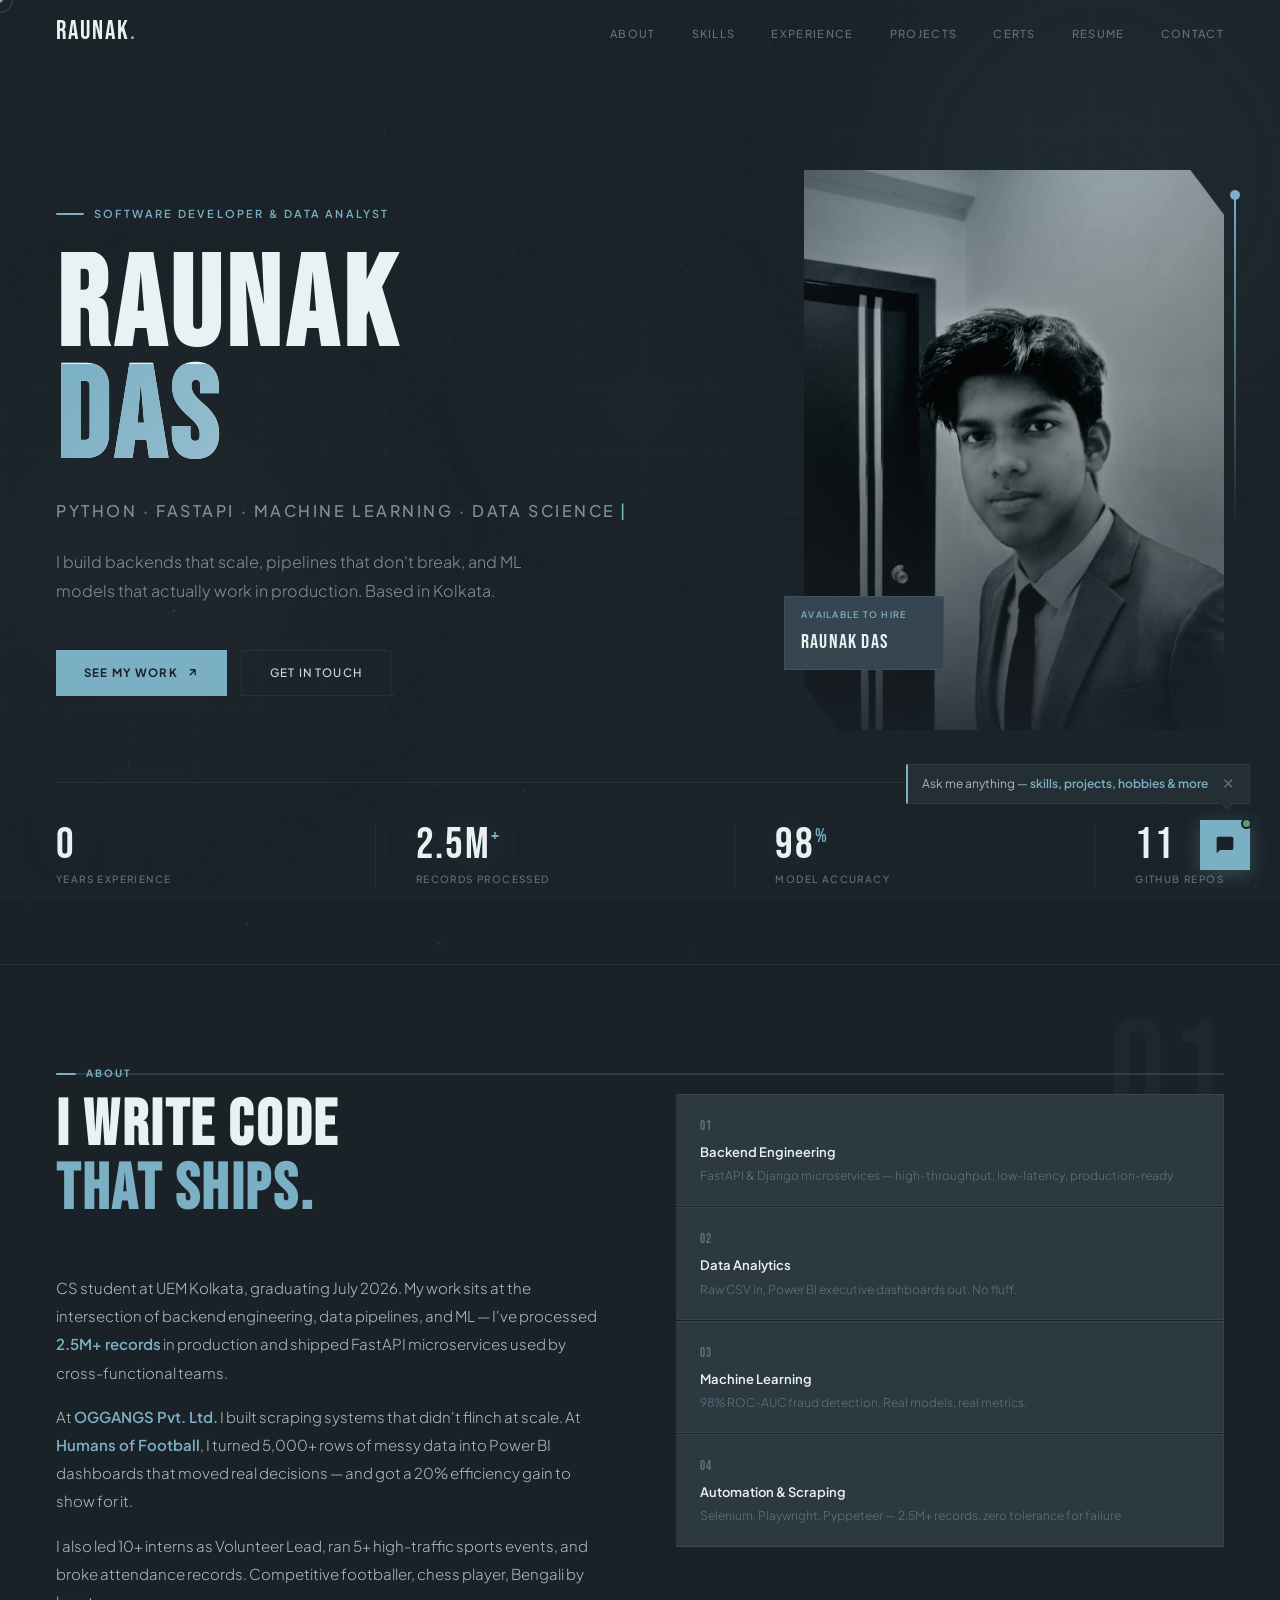
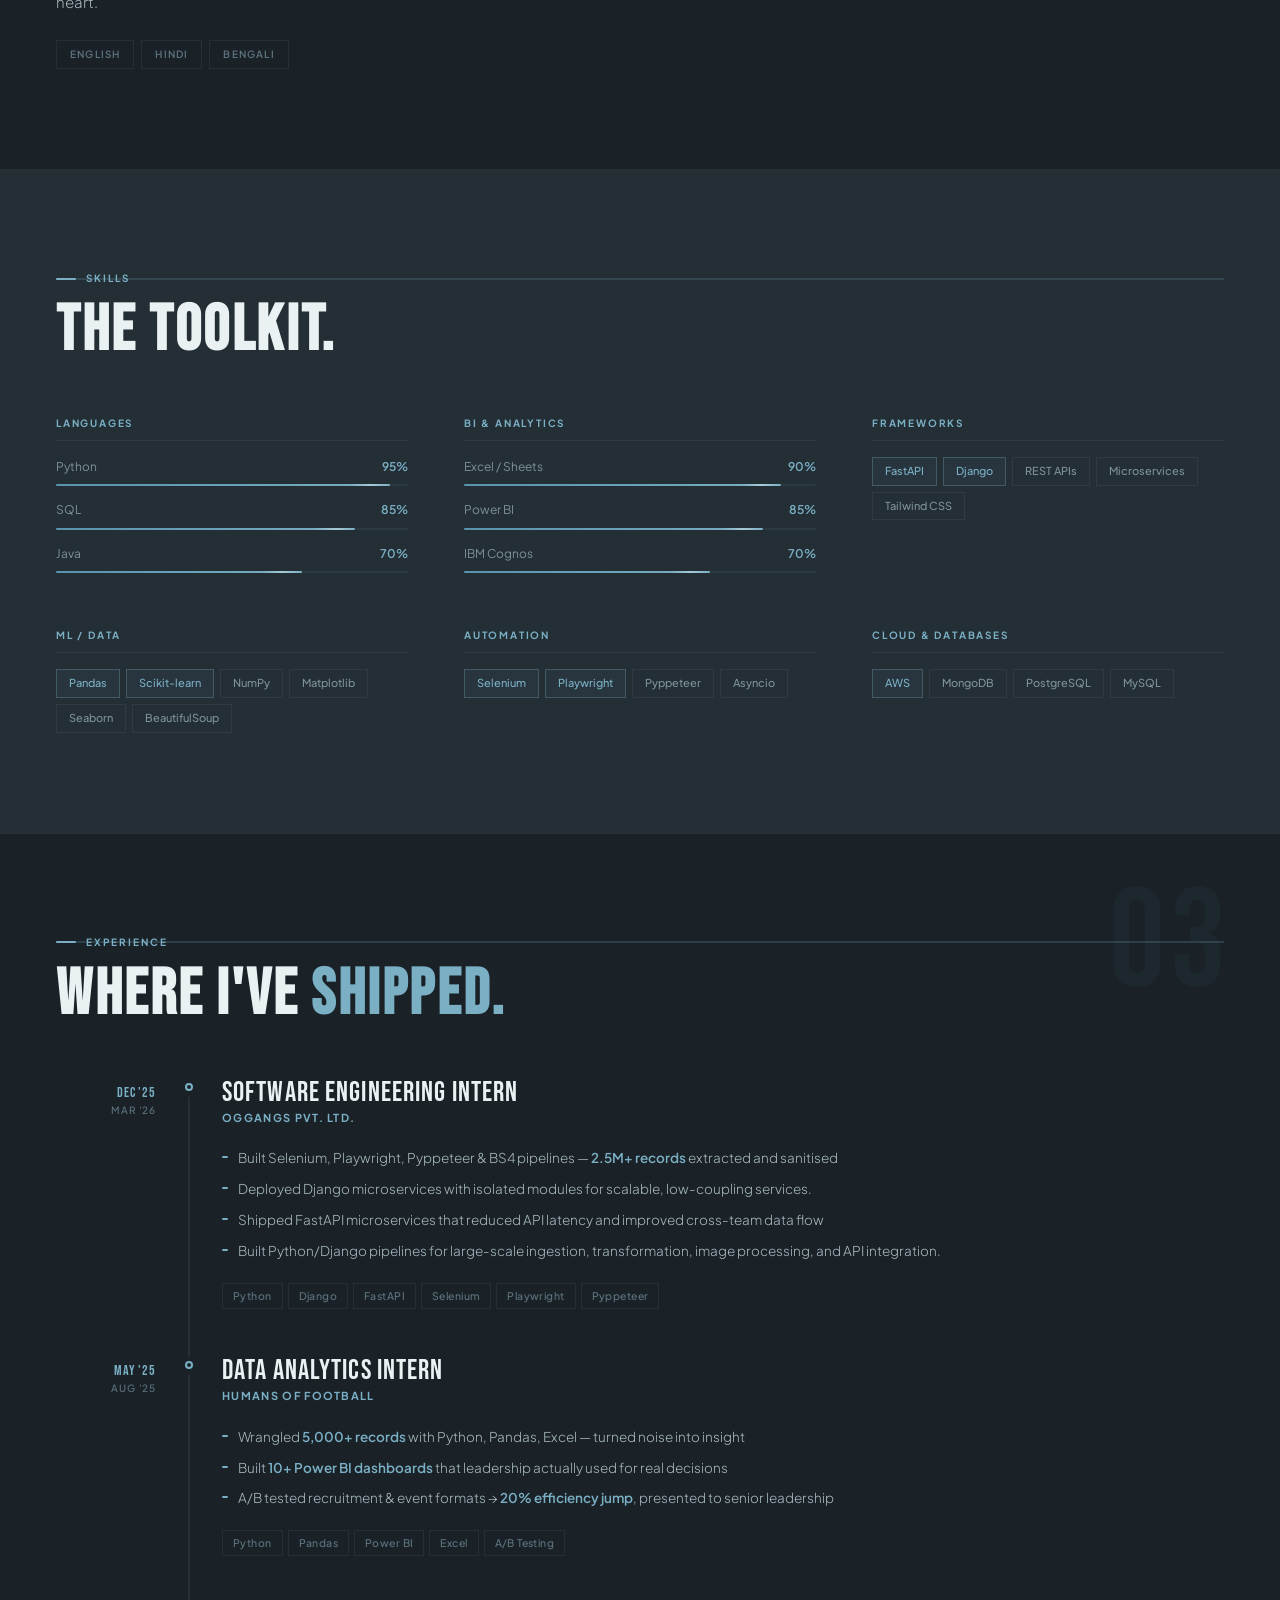
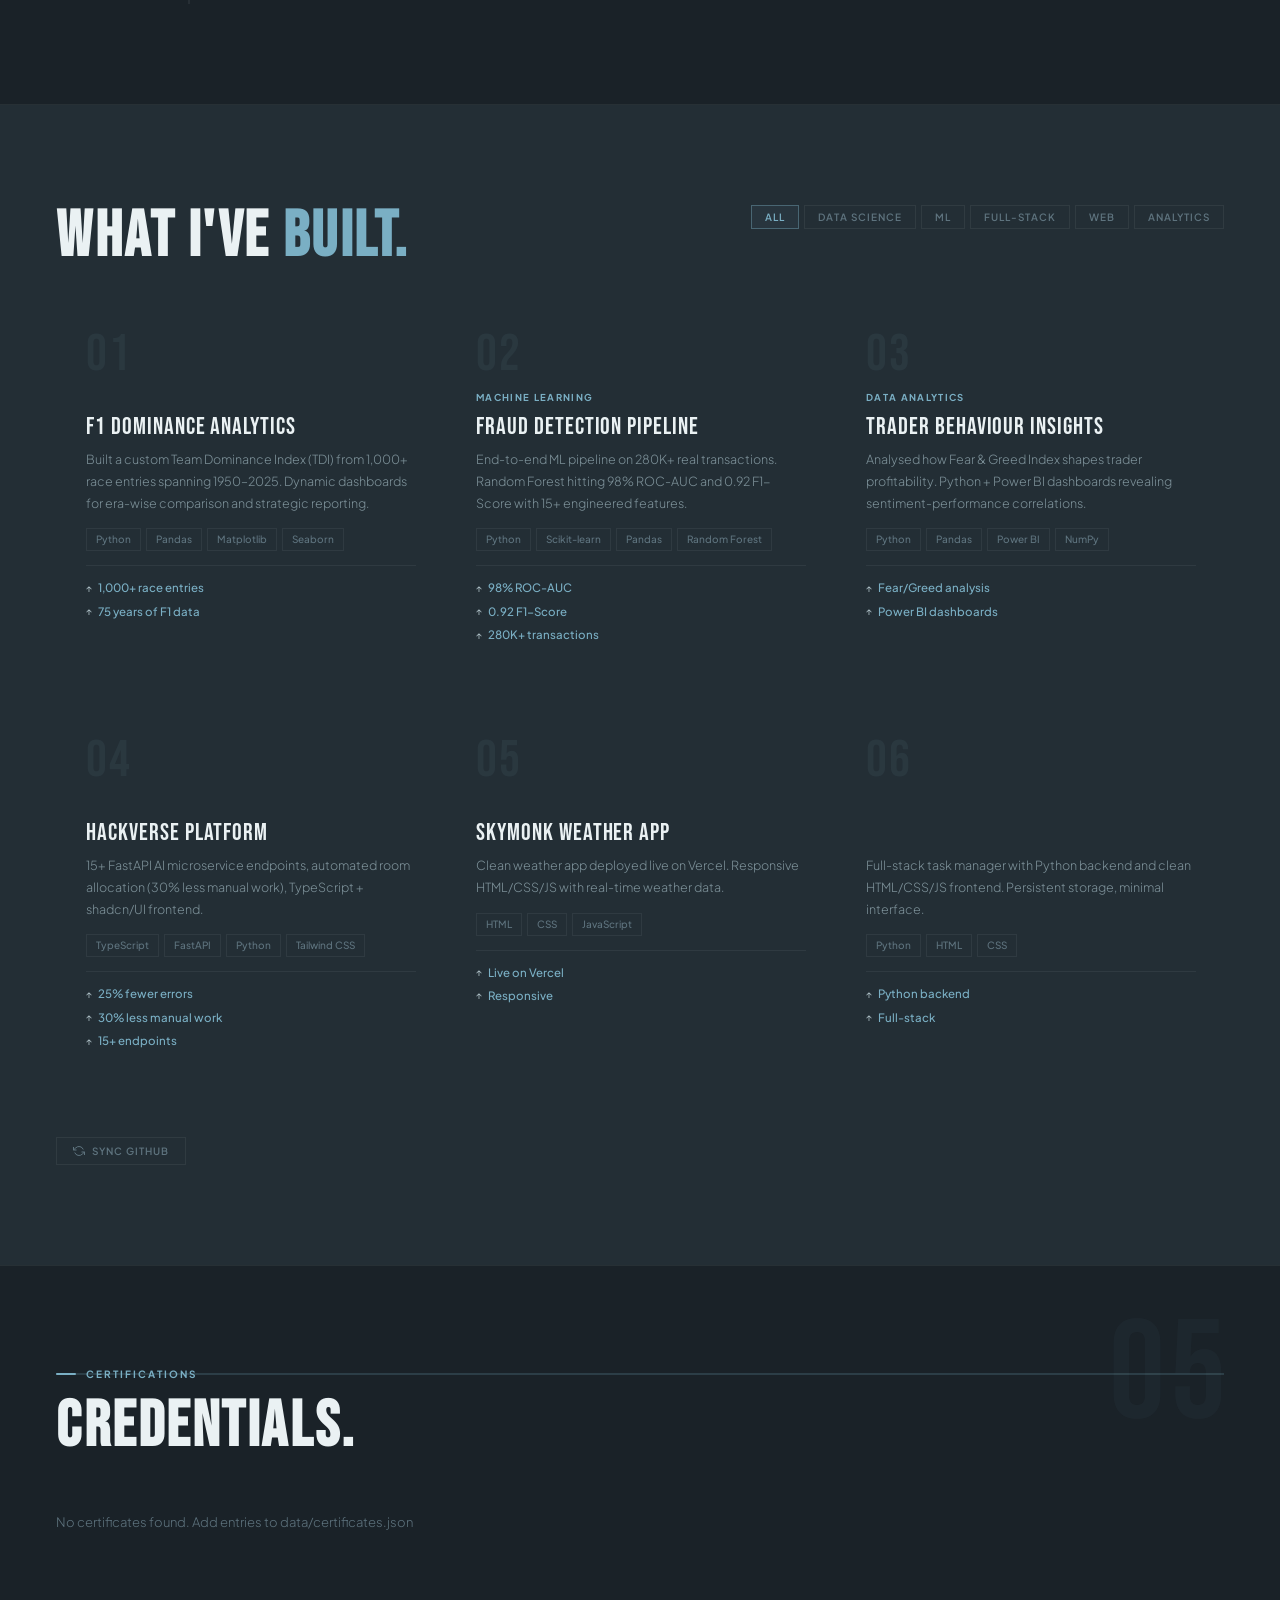
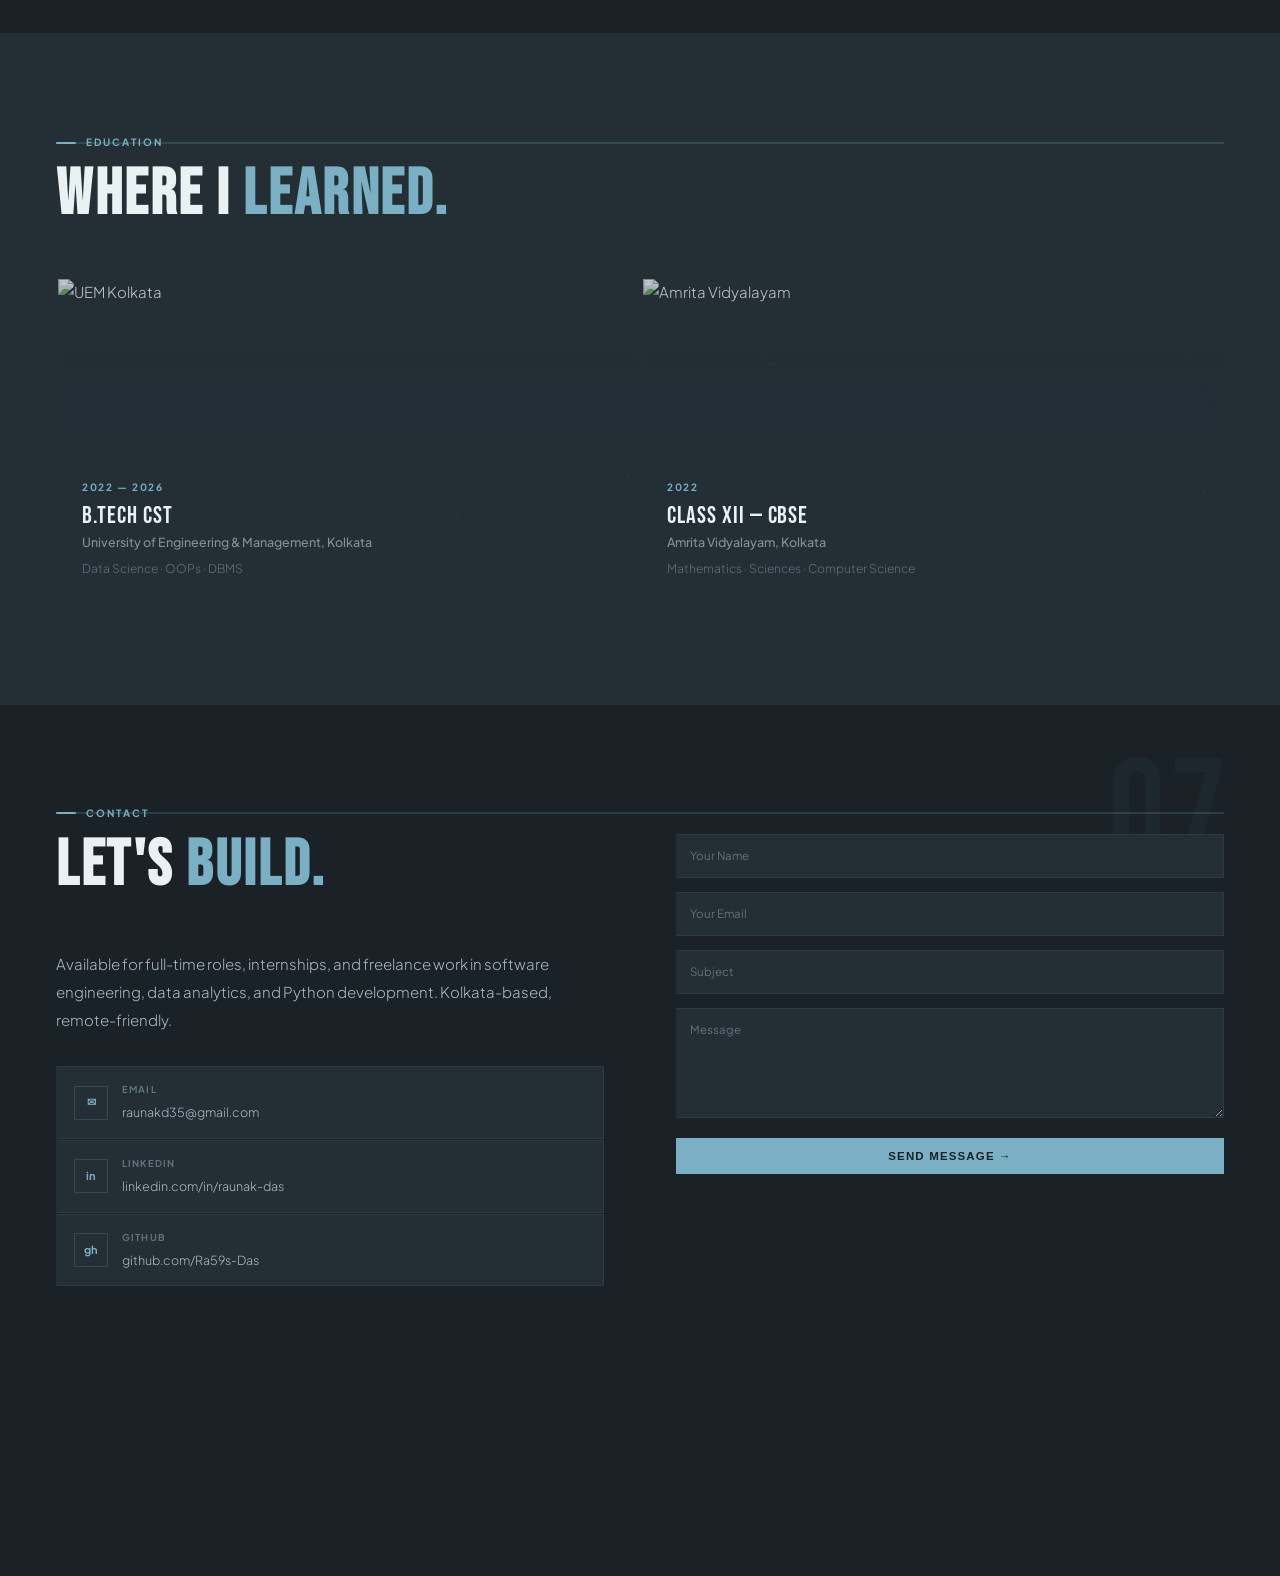
==== templates/index.html @ d0c41839 "Header: open Resume PDF directly from static/resume.pdf" ====
<!DOCTYPE html>
<html lang="en">
<head>
  <meta charset="UTF-8">
  <meta name="viewport" content="width=device-width, initial-scale=1.0">
  <title>Raunak Das — Software Developer & Data Analyst</title>
  <link rel="stylesheet" href="/static/css/main.css">
  <link rel="stylesheet" href="/static/css/animations.css">
  <link rel="stylesheet" href="/static/css/chatbot.css">
</head>
<body>

<!-- SCROLL PROGRESS -->
<div id="scroll-progress"></div>

<!-- PAGE LOADER -->
<div id="pageLoader" class="page-loader">
  <div class="page-loader-inner">
    <div class="loader-name">RAUNAK<span>.</span></div>
    <div class="loader-bar-wrap"><div class="loader-bar"></div></div>
  </div>
</div>

<!-- AMBIENT ORBS -->
<div class="orb orb-1"></div>
<div class="orb orb-2"></div>
<div class="orb orb-3"></div>

<!-- CURSOR -->
<div id="cur"></div>
<div id="cur-r"></div>

<!-- ═══ NAV ═══ -->
<nav id="nav">
  <div class="nav-i">
    <a href="#hero" class="logo">RAUNAK<span>.</span></a>
    <ul class="nav-ul">
      <li><a href="#about">About</a></li>
      <li><a href="#skills">Skills</a></li>
      <li><a href="#experience">Experience</a></li>
      <li><a href="#projects">Projects</a></li>
      <li><a href="#certifications">Certs</a></li>
      <li><a href="/static/resume.pdf" target="_blank" rel="noopener">Resume</a></li>
      <li><a href="#contact">Contact</a></li>
    </ul>
    <button class="ham" id="ham"><span></span><span></span></button>
  </div>
</nav>

<!-- MOBILE MENU -->
<div class="mob-menu" id="mobMenu">
  <a href="#about"          onclick="mClose()">About</a>
  <a href="#skills"         onclick="mClose()">Skills</a>
  <a href="#experience"     onclick="mClose()">Experience</a>
  <a href="#projects"       onclick="mClose()">Projects</a>
  <a href="#certifications" onclick="mClose()">Certifications</a>
  <a href="/static/resume.pdf" target="_blank" rel="noopener" onclick="mClose()">Resume</a>
  <a href="#contact"        onclick="mClose()">Contact</a>
</div>

<!-- ═══ HERO ═══ -->
<section id="hero" class="hero">

  <!-- LEFT — Text -->
  <div class="hero-left">
    <p class="hero-kicker">Software Developer &amp; Data Analyst</p>
    <h1 class="hero-name">RAUNAK<span>DAS</span></h1>
    <p class="hero-title">Python · FastAPI · Machine Learning · Data Science</p>
    <p class="hero-desc">
      I build backends that scale, pipelines that don't break,
      and ML models that actually work in production. Based in Kolkata.
    </p>
    <div class="hero-ctas">
      <a href="#projects" class="btn-pri">
        <span>See My Work</span>
        <svg viewBox="0 0 24 24" fill="none" stroke="currentColor" stroke-width="2.5">
          <path d="M7 17L17 7M17 7H7M17 7v10"/>
        </svg>
      </a>
      <a href="#contact" class="btn-sec">Get in Touch</a>
    </div>
  </div>

<!-- RIGHT — Photo -->
  <div class="hero-right">
  <div class="photo-frame">

    <!--
      TO ADD YOUR PHOTO:
      1. Drop your image into static/images/  (name it raunak.jpg)
      2. Delete the photo-placeholder div below
      3. Uncomment the <img> line
    -->
    <img src="/static/images/raunak.jpg" alt="Raunak Das"> 

    <!-- <div class="photo-placeholder">
      <div class="photo-silhouette">
        <div class="ph-head"></div>
        <div class="ph-body"></div>
      </div>
    </div> -->

  </div>
  <div class="photo-accent-line"></div>
  <div class="photo-accent-dot"></div>
  <div class="photo-tag">
    <div class="photo-tag-role">Available to hire</div>
    <div class="photo-tag-name">RAUNAK DAS</div>
  </div>
</div>
  <!-- STATS BAR -->
  <div class="hero-stats-bar">
    <div class="stat-item">
      <div class="stat-n" id="sv1">0</div>
      <div class="stat-l">Years Experience</div>
    </div>
    <div class="stat-item">
      <div class="stat-n">2.5M<sup>+</sup></div>
      <div class="stat-l">Records Processed</div>
    </div>
    <div class="stat-item">
      <div class="stat-n">98<sup>%</sup></div>
      <div class="stat-l">Model Accuracy</div>
    </div>
    <div class="stat-item">
      <div class="stat-n">11</div>
      <div class="stat-l">GitHub Repos</div>
    </div>
  </div>

</section>
<div class="rule"></div>

<!-- ═══ ABOUT ═══ -->
<section id="about" class="sec" data-num="01">
  <div class="sec-tag rv">About</div>
  <div class="about-g">

    <div class="about-copy rv">
      <h2 class="sec-h">I WRITE CODE<br><em>THAT SHIPS.</em></h2>
      <p>
        CS student at UEM Kolkata, graduating July 2026. My work sits at the intersection of
        backend engineering, data pipelines, and ML — I've processed <strong>2.5M+ records</strong>
        in production and shipped FastAPI microservices used by cross-functional teams.
      </p>
      <p>
        At <strong>OGGANGS Pvt. Ltd.</strong> I built scraping systems that didn't flinch at scale.
        At <strong>Humans of Football</strong>, I turned 5,000+ rows of messy data into Power BI
        dashboards that moved real decisions — and got a 20% efficiency gain to show for it.
      </p>
      <p>
        I also led 10+ interns as Volunteer Lead, ran 5+ high-traffic sports events, and broke
        attendance records. Competitive footballer, chess player, Bengali by heart.
      </p>
      <div class="about-langs">
        <span class="lang-tag">English</span>
        <span class="lang-tag">Hindi</span>
        <span class="lang-tag">Bengali</span>
      </div>
    </div>

    <div class="rv">
      <div class="spec-list">
        <div class="spec">
          <div class="spec-no">01</div>
          <div class="spec-title">Backend Engineering</div>
          <div class="spec-body">FastAPI & Django microservices — high-throughput, low-latency, production-ready</div>
        </div>
        <div class="spec">
          <div class="spec-no">02</div>
          <div class="spec-title">Data Analytics</div>
          <div class="spec-body">Raw CSV in, Power BI executive dashboards out. No fluff.</div>
        </div>
        <div class="spec">
          <div class="spec-no">03</div>
          <div class="spec-title">Machine Learning</div>
          <div class="spec-body">98% ROC-AUC fraud detection. Real models, real metrics.</div>
        </div>
        <div class="spec">
          <div class="spec-no">04</div>
          <div class="spec-title">Automation & Scraping</div>
          <div class="spec-body">Selenium, Playwright, Pyppeteer — 2.5M+ records, zero tolerance for failure</div>
        </div>
      </div>
    </div>

  </div>
</section>
<div class="rule"></div>

<!-- ═══ SKILLS ═══ -->
<section id="skills" class="sec-dk">
  <div class="sec-in">
    <div class="sec-tag rv">Skills</div>
    <h2 class="sec-h rv">THE TOOLKIT.</h2>
    <div class="sk-g">

      <div class="rv" data-bars>
        <div class="sk-label">Languages</div>
        <div class="bar-row" data-p="95">
          <div class="bar-top"><span>Python</span><span class="bar-pct">95%</span></div>
          <div class="bar-bg"><div class="bar-fill"></div></div>
        </div>
        <div class="bar-row" data-p="85">
          <div class="bar-top"><span>SQL</span><span class="bar-pct">85%</span></div>
          <div class="bar-bg"><div class="bar-fill"></div></div>
        </div>
        <div class="bar-row" data-p="70">
          <div class="bar-top"><span>Java</span><span class="bar-pct">70%</span></div>
          <div class="bar-bg"><div class="bar-fill"></div></div>
        </div>
      </div>

      <div class="rv" data-bars>
        <div class="sk-label">BI & Analytics</div>
        <div class="bar-row" data-p="90">
          <div class="bar-top"><span>Excel / Sheets</span><span class="bar-pct">90%</span></div>
          <div class="bar-bg"><div class="bar-fill"></div></div>
        </div>
        <div class="bar-row" data-p="85">
          <div class="bar-top"><span>Power BI</span><span class="bar-pct">85%</span></div>
          <div class="bar-bg"><div class="bar-fill"></div></div>
        </div>
        <div class="bar-row" data-p="70">
          <div class="bar-top"><span>IBM Cognos</span><span class="bar-pct">70%</span></div>
          <div class="bar-bg"><div class="bar-fill"></div></div>
        </div>
      </div>

      <div class="rv">
        <div class="sk-label">Frameworks</div>
        <div class="pill-wrap">
          <span class="pk hi">FastAPI</span>
          <span class="pk hi">Django</span>
          <span class="pk">REST APIs</span>
          <span class="pk">Microservices</span>
          <span class="pk">Tailwind CSS</span>
        </div>
      </div>

      <div class="rv">
        <div class="sk-label">ML / Data</div>
        <div class="pill-wrap">
          <span class="pk hi">Pandas</span>
          <span class="pk hi">Scikit-learn</span>
          <span class="pk">NumPy</span>
          <span class="pk">Matplotlib</span>
          <span class="pk">Seaborn</span>
          <span class="pk">BeautifulSoup</span>
        </div>
      </div>

      <div class="rv">
        <div class="sk-label">Automation</div>
        <div class="pill-wrap">
          <span class="pk hi">Selenium</span>
          <span class="pk hi">Playwright</span>
          <span class="pk">Pyppeteer</span>
          <span class="pk">Asyncio</span>
        </div>
      </div>

      <div class="rv">
        <div class="sk-label">Cloud & Databases</div>
        <div class="pill-wrap">
          <span class="pk hi">AWS</span>
          <span class="pk">MongoDB</span>
          <span class="pk">PostgreSQL</span>
          <span class="pk">MySQL</span>
        </div>
      </div>

    </div>
  </div>
</section>
<div class="rule"></div>

<!-- ═══ EXPERIENCE ═══ -->
<section id="experience" class="sec" data-num="03">
  <div class="sec-tag rv">Experience</div>
  <h2 class="sec-h rv">WHERE I'VE <em>SHIPPED.</em></h2>
  <div class="tl">

    <div class="tl-row">
      <div class="tl-date">
        <div class="tl-date-yr">DEC '25</div>
        <div class="tl-date-mo">Mar '26</div>
      </div>
      <div class="tl-spine"><div class="tl-dot"></div><div class="tl-line"></div></div>
      <div class="tl-body">
        <div class="tl-role">SOFTWARE ENGINEERING INTERN</div>
        <div class="tl-co">OGGANGS Pvt. Ltd.</div>
        <ul class="tl-ul">
          <li>Built Selenium, Playwright, Pyppeteer & BS4 pipelines — <strong>2.5M+ records</strong> extracted and sanitised</li>
          <li>Deployed Django microservices with isolated modules for scalable, low-coupling services.</li>
          <li>Shipped FastAPI microservices that reduced API latency and improved cross-team data flow</li>
          <li>Built Python/Django pipelines for large-scale ingestion, transformation, image processing, and API integration.</li>
        </ul>
        <div class="tl-chips">
          <span>Python</span><span>Django</span><span>FastAPI</span>
          <span>Selenium</span><span>Playwright</span><span>Pyppeteer</span>
        </div>
      </div>
    </div>

    <div class="tl-row">
      <div class="tl-date">
        <div class="tl-date-yr">MAY '25</div>
        <div class="tl-date-mo">Aug '25</div>
      </div>
      <div class="tl-spine"><div class="tl-dot"></div><div class="tl-line"></div></div>
      <div class="tl-body">
        <div class="tl-role">DATA ANALYTICS INTERN</div>
        <div class="tl-co">Humans of Football</div>
        <ul class="tl-ul">
          <li>Wrangled <strong>5,000+ records</strong> with Python, Pandas, Excel — turned noise into insight</li>
          <li>Built <strong>10+ Power BI dashboards</strong> that leadership actually used for real decisions</li>
          <li>A/B tested recruitment & event formats → <strong>20% efficiency jump</strong>, presented to senior leadership</li>
        </ul>
        <div class="tl-chips">
          <span>Python</span><span>Pandas</span><span>Power BI</span>
          <span>Excel</span><span>A/B Testing</span>
        </div>
      </div>
    </div>

  </div>
</section>
<div class="rule"></div>

<!-- ═══ PROJECTS ═══ -->
<section id="projects" class="sec-dk">
  <div class="sec-in">
    <div class="proj-header rv">
      <h2 class="sec-h" style="margin-bottom:0">WHAT I'VE <em>BUILT.</em></h2>
      <div class="filt">
        <button class="fb on" data-f="all">All</button>
        <button class="fb" data-f="Data Science">Data Science</button>
        <button class="fb" data-f="Machine Learning">ML</button>
        <button class="fb" data-f="Full-Stack">Full-Stack</button>
        <button class="fb" data-f="Web App">Web</button>
        <button class="fb" data-f="Data Analytics">Analytics</button>
      </div>
    </div>
    <div class="proj-grid" id="pg"></div>
    <div class="sync-row">
      <button class="sync-btn" onclick="doSync()">
        <svg viewBox="0 0 24 24" fill="none" stroke="currentColor" stroke-width="2" width="12">
          <path d="M1 4v6h6M23 20v-6h-6"/>
          <path d="M20.49 9A9 9 0 005.64 5.64L1 10m22 4l-4.64 4.36A9 9 0 013.51 15"/>
        </svg>
        Sync GitHub
      </button>
      <span class="sync-info" id="si"></span>
    </div>
  </div>
</section>
<div class="rule"></div>

<!-- ═══ CERTIFICATIONS ═══ -->
<section id="certifications" class="sec" data-num="05">
  <div class="sec-tag rv">Certifications</div>
  <h2 class="sec-h rv">CREDENTIALS.</h2>
  <div class="cert-g" id="cg"></div>
</section>
<div class="rule"></div>

<!-- ═══ EDUCATION ═══ -->
<section id="education" class="sec-dk">
  <div class="sec-in">
    <div class="sec-tag rv">Education</div>
    <h2 class="sec-h rv">WHERE I <em>LEARNED.</em></h2>
    <div class="edu-g">

      <div class="edu-c rv edu-card-photo">
        <canvas class="edu-bg-canvas"></canvas>
        <div class="edu-photo-wrap">
           <img src="/static/images/UEM.jpeg" alt="UEM Kolkata" class="edu-photo">
        </div>
        <div class="edu-content">
          <div class="edu-yr">2022 — 2026</div>
          <div class="edu-deg">B.TECH CST</div>
          <div class="edu-sch">University of Engineering &amp; Management, Kolkata</div>
          <div class="edu-sub">Data Science · OOPs · DBMS</div>
        </div>
      </div>

      <div class="edu-c rv edu-card-photo">
        <canvas class="edu-bg-canvas"></canvas>
        <div class="edu-photo-wrap">
          <!--
            Add your school photo:
            1. Drop image into static/images/amrita.jpg
            2. Change the div below to: <img src="/static/images/amrita.jpg" alt="Amrita Vidyalayam">
          -->
          <img src="static\images\av-kolkata.webp" alt="Amrita Vidyalayam">
        </div>
        <div class="edu-content">
          <div class="edu-yr">2022</div>
          <div class="edu-deg">CLASS XII — CBSE</div>
          <div class="edu-sch">Amrita Vidyalayam, Kolkata</div>
          <div class="edu-sub">Mathematics · Sciences · Computer Science</div>
        </div>
      </div>

    </div>
  </div>
</section>
<div class="rule"></div>

<!-- ═══ CONTACT ═══ -->
<section id="contact" class="sec" data-num="07">
  <div class="sec-tag rv">Contact</div>
  <div class="cont-g">

    <div class="cont-copy rv">
      <h2 class="sec-h">LET'S <em>BUILD.</em></h2>
      <p>Available for full-time roles, internships, and freelance work in software
      engineering, data analytics, and Python development. Kolkata-based, remote-friendly.</p>
      <div class="c-links">
        <a href="mailto:raunakd35@gmail.com" class="c-link">
          <div class="c-link-ic">✉</div>
          <div><span class="c-link-lb">Email</span><span class="c-link-val">raunakd35@gmail.com</span></div>
        </a>
        <a href="https://www.linkedin.com/in/raunak-das/" target="_blank" class="c-link">
          <div class="c-link-ic">in</div>
          <div><span class="c-link-lb">LinkedIn</span><span class="c-link-val">linkedin.com/in/raunak-das</span></div>
        </a>
        <a href="https://github.com/Ra59s-Das" target="_blank" class="c-link">
          <div class="c-link-ic">gh</div>
          <div><span class="c-link-lb">GitHub</span><span class="c-link-val">github.com/Ra59s-Das</span></div>
        </a>
      </div>
    </div>

    <form class="form-wrap rv" id="cForm">
      <div class="field"><input type="text"  id="fn" placeholder=" " required><label for="fn">Your Name</label></div>
      <div class="field"><input type="email" id="fe" placeholder=" " required><label for="fe">Your Email</label></div>
      <div class="field"><input type="text"  id="fs" placeholder=" "        ><label for="fs">Subject</label></div>
      <div class="field"><textarea           id="fm" placeholder=" " required></textarea><label for="fm">Message</label></div>
      <button type="submit" class="btn-pri" style="width:100%;justify-content:center;cursor:none">
        Send Message →
      </button>
    </form>

  </div>
</section>

<footer>
  <span>© 2026 Raunak Das — Kolkata, India</span>
  <span>Python · FastAPI · Data Science</span>
</footer>

<!-- ═══ CERT MODAL ═══ -->
<div class="modal-bg" id="modBg">
  <div class="modal-box">
    <button class="modal-x" onclick="modClose()">✕</button>
    <div id="modCon"></div>
  </div>
</div>

<!-- ═══ CHATBOT ═══ -->
<div class="chat-intro" id="chatIntro">
  <span class="chat-intro-text">Ask me anything — <strong>skills, projects, hobbies & more</strong></span>
  <button class="chat-intro-x" onclick="dismissIntro()">✕</button>
</div>

<button class="chat-fab" id="cfab" onclick="tChat()">
  <svg viewBox="0 0 24 24" fill="currentColor" width="20" id="ci1">
    <path d="M20 2H4c-1.1 0-2 .9-2 2v18l4-4h14c1.1 0 2-.9 2-2V4c0-1.1-.9-2-2-2z"/>
  </svg>
  <svg viewBox="0 0 24 24" fill="currentColor" width="20" id="ci2" style="display:none">
    <path d="M19 6.41L17.59 5 12 10.59 6.41 5 5 6.41 10.59 12 5 17.59 6.41 19 12 13.41 17.59 19 19 17.59 13.41 12z"/>
  </svg>
  <span class="online-dot"></span>
</button>

<div class="chat-win" id="chatWin">
  <div class="chat-head">
    <div class="chat-av">RD<span class="chat-online-dot"></span></div>
    <div>
      <div class="chat-hname">Ask About Raunak</div>
      <div class="chat-hst">AI · Online</div>
    </div>
  </div>
  <div class="chat-msgs" id="chatMsgs">
    <div class="msg bot">
      Hey 👋 — I know everything about Raunak.
      Ask me about his <strong>skills, projects, experience, hobbies,</strong> or <strong>availability.</strong>
    </div>
  </div>
  <div class="chat-chips" id="chatChips">
    <button class="chip" onclick="askC('What are his core skills?')">Skills</button>
    <button class="chip" onclick="askC('Tell me about his projects')">Projects</button>
    <button class="chip" onclick="askC('What are his hobbies?')">Hobbies</button>
    <button class="chip" onclick="askC('Is he available for hire?')">Available?</button>
    <button class="chip" onclick="askC('What internships has he done?')">Experience</button>
  </div>
  <div class="chat-input-row">
    <input id="chatInp" class="chat-inp" placeholder="Ask anything…"
           onkeydown="if(event.key==='Enter') sChat()">
    <button class="chat-send" onclick="sChat()">
      <svg viewBox="0 0 24 24" fill="currentColor" width="15">
        <path d="M2.01 21L23 12 2.01 3 2 10l15 2-15 2z"/>
      </svg>
    </button>
  </div>
</div>

<!-- ═══ SCRIPTS ═══ -->
<script src="/static/js/main.js"></script>
<script src="/static/js/chatbot.js"></script>

</body>
</html>
---- static/css/main.css ----
/* ═══════════════════════════════════════════════════
   RAUNAK DAS PORTFOLIO — main.css
   Charcoal (#36454F) × Slate (#3D4849) shade system
   ═══════════════════════════════════════════════════ */
@import url('https://fonts.googleapis.com/css2?family=Bebas+Neue&family=Plus+Jakarta+Sans:ital,wght@0,300;0,400;0,500;0,600;0,700;1,300&display=swap');

:root {
  /* ── Charcoal family ── */
  --c900: #1a2228;
  --c800: #232e35;
  --c700: #2c3940;
  --c600: #36454f;   /* base charcoal */
  --c500: #4a5c67;
  --c400: #5e737e;
  --c300: #7d9199;
  --c200: #a8bac0;
  --c100: #d0dde1;
  --c50:  #eaf1f3;

  /* ── Slate family ── */
  --s800: #252f30;
  --s700: #2f3c3d;
  --s600: #3d4849;   /* base slate */
  --s500: #505e5f;
  --s400: #677475;
  --s300: #85979a;
  --s200: #b0c0c2;
  --s100: #d6e2e4;

  /* ── Accent — steel blue ── */
  --ac:  #7aafc4;
  --ac2: #5a92ab;
  --ac3: #3d778e;

  /* ── Semantic aliases ── */
  --bg:    var(--c900);
  --bg2:   var(--c800);
  --bg3:   var(--c700);
  --ink:   var(--c50);
  --ink2:  var(--c100);
  --ink3:  var(--c300);
  --ink4:  var(--c400);
  --line:  rgba(208, 221, 225, .07);
  --line2: rgba(208, 221, 225, .04);

  --fs: 'Bebas Neue', sans-serif;
  --fb: 'Plus Jakarta Sans', sans-serif;
}

/* ── RESET ── */
*, *::before, *::after { box-sizing: border-box; margin: 0; padding: 0; }
html { scroll-behavior: smooth; -webkit-font-smoothing: antialiased; }
body {
  background: var(--bg);
  color: var(--ink);
  font-family: var(--fb);
  font-size: 15px;
  font-weight: 300;
  line-height: 1.7;
  overflow-x: hidden;
  cursor: none;
}

/* ── CURSOR ── */
#cur {
  position: fixed; width: 5px; height: 5px;
  background: var(--ac); border-radius: 50%;
  pointer-events: none; z-index: 9999;
  transform: translate(-50%, -50%);
}
#cur-r {
  position: fixed; width: 26px; height: 26px;
  border: 1px solid rgba(122,175,196,.28); border-radius: 50%;
  pointer-events: none; z-index: 9998;
  transform: translate(-50%, -50%);
  transition: left .25s ease, top .25s ease, width .2s, height .2s;
}
body:has(a:hover) #cur-r,
body:has(button:hover) #cur-r { width: 42px; height: 42px; border-color: rgba(122,175,196,.5); }

/* ── NAV ── */
nav {
  position: fixed; top: 0; inset-inline: 0; z-index: 400;
  padding: 0 56px; transition: background .4s, border-color .4s;
}
nav.sc {
  background: rgba(26,34,40,.96);
  backdrop-filter: blur(18px);
  border-bottom: 1px solid var(--line);
}
.nav-i { height: 64px; display: flex; align-items: center; justify-content: space-between; }
.logo { font-family: var(--fs); font-size: 26px; letter-spacing: .08em; color: var(--ink); text-decoration: none; }
.logo span { color: var(--ac); }
.nav-ul { list-style: none; display: flex; gap: 36px; }
.nav-ul a {
  font-size: 11px; font-weight: 500; letter-spacing: .12em;
  text-transform: uppercase; color: var(--ink4); text-decoration: none; transition: color .2s;
}
.nav-ul a:hover { color: var(--ac); }
.ham {
  display: none; background: none; border: none; cursor: none;
  padding: 4px; flex-direction: column; gap: 5px;
}
.ham span { display: block; width: 20px; height: 1.5px; background: var(--ink2); transition: all .3s; border-radius: 1px; }

/* ── BUTTONS ── */
.btn-pri {
  display: inline-flex; align-items: center; gap: 8px;
  background: var(--ac); color: var(--c900);
  padding: 12px 28px; text-decoration: none;
  font-size: 11.5px; font-weight: 700; letter-spacing: .1em; text-transform: uppercase;
  transition: all .25s; border: none; cursor: none;
}
.btn-pri:hover { background: var(--ac2); transform: translateY(-2px); box-shadow: 0 8px 24px rgba(122,175,196,.25); }
.btn-pri svg { width: 13px; height: 13px; transition: transform .25s; }
.btn-pri:hover svg { transform: translate(3px,-3px); }
.btn-sec {
  display: inline-flex; align-items: center; gap: 8px;
  background: transparent; color: var(--ink2);
  padding: 12px 28px; text-decoration: none;
  font-size: 11.5px; font-weight: 500; letter-spacing: .1em; text-transform: uppercase;
  border: 1px solid var(--line); transition: all .25s; cursor: none;
}
.btn-sec:hover { border-color: var(--ac); color: var(--ac); }

/* ── HERO ── */
.hero {
  min-height: 100svh;
  padding: 90px 56px 60px;
  max-width: 1300px; margin: 0 auto;
  display: grid; grid-template-columns: 1fr 420px; gap: 0;
  align-items: center; position: relative; z-index: 1;
}
.hero-left { display: flex; flex-direction: column; justify-content: center; padding-right: 60px; }
.hero-kicker {
  font-size: 11px; font-weight: 600; letter-spacing: .2em; text-transform: uppercase;
  color: var(--ac); display: flex; align-items: center; gap: 10px; margin-bottom: 28px;
  opacity: 0; animation: up .8s ease .1s forwards;
}
.hero-kicker::before { content: ''; width: 28px; height: 2px; background: var(--ac); border-radius: 1px; }
.hero-name {
  font-family: var(--fs); font-size: clamp(80px,10vw,148px); line-height: .88;
  letter-spacing: .04em; color: var(--ink); margin-bottom: 20px;
  opacity: 0; animation: up .8s ease .2s forwards;
}
.hero-name span { color: var(--ac); display: block; }
.hero-title {
  font-size: clamp(13px,1.4vw,16px); font-weight: 500; letter-spacing: .16em;
  text-transform: uppercase; color: var(--c300); margin-bottom: 24px;
  opacity: 0; animation: up .8s ease .3s forwards;
}
.hero-desc {
  font-size: 16px; font-weight: 300; color: var(--c300); line-height: 1.8;
  max-width: 500px; margin-bottom: 44px;
  opacity: 0; animation: up .8s ease .4s forwards;
}
.hero-ctas { display: flex; gap: 14px; flex-wrap: wrap; opacity: 0; animation: up .8s ease .5s forwards; }

/* ── HERO PHOTO ── */
.hero-right { opacity: 0; animation: up .9s ease .6s forwards; position: relative; }
.photo-frame {
  position: relative;
  width: 100%;
  aspect-ratio: 3/4;
  overflow: hidden;
  clip-path: polygon(0 0, 92% 0, 100% 8%, 100% 100%, 8% 100%, 0 92%);
}
.photo-frame::before {
  content: '';
  position: absolute;
  inset: 0;
  background: linear-gradient(160deg, var(--c600) 0%, var(--s800) 40%, var(--c900) 100%);
  z-index: 0;
}
.photo-frame::after {
  content: '';
  position: absolute;
  inset: 0;
  background:
    linear-gradient(to bottom, transparent 40%, rgba(26,34,40,.85) 100%),
    linear-gradient(to right, rgba(26,34,40,.3) 0%, transparent 30%);
  z-index: 2;
  pointer-events: none;
}
.photo-frame img {
  width: 100%;
  height: 100%;
  object-fit: cover;
  object-position: top center;
  position: relative;
  z-index: 1;
  display: block;
  filter: grayscale(20%) contrast(1.05);
  mix-blend-mode: luminosity;
  opacity: .9;
  transition: filter .4s, opacity .4s;
}
.hero-right:hover .photo-frame img {
  filter: grayscale(0%) contrast(1.02);
  opacity: 1;
}
.photo-placeholder {
  position: absolute;
  inset: 0;
  display: flex;
  align-items: center;
  justify-content: center;
  z-index: 1;
}
.photo-silhouette {
  width: 160px;
  height: 260px;
  position: relative;
  margin-top: 20px;
  opacity: .35;
}
.ph-head {
  width: 64px; height: 64px;
  border-radius: 50%;
  border: 2px solid var(--ac);
  position: absolute;
  top: 0; left: 50%;
  transform: translateX(-50%);
}
.ph-body {
  width: 120px; height: 160px;
  border: 2px solid var(--ac);
  border-radius: 60px 60px 0 0;
  position: absolute;
  bottom: 0; left: 50%;
  transform: translateX(-50%);
}
.photo-note {
  position: absolute; bottom: 16px; left: 0; right: 0; text-align: center; z-index: 3;
}
.photo-note span {
  font-size: 10px; letter-spacing: .12em; text-transform: uppercase; color: var(--c300);
  background: rgba(26,34,40,.75); padding: 5px 12px; backdrop-filter: blur(4px);
}
.photo-accent-line {
  position: absolute; top: 24px; right: -12px;
  width: 2px; height: 60%;
  background: linear-gradient(to bottom, var(--ac), transparent); z-index: 4;
}
.photo-accent-dot {
  position: absolute; top: 20px; right: -16px;
  width: 10px; height: 10px; background: var(--ac); border-radius: 50%; z-index: 4;
}
.photo-tag {
  position: absolute; bottom: 60px; left: -20px;
  background: var(--c600); border: 1px solid var(--line);
  padding: 10px 16px; z-index: 4; min-width: 160px;
}
.photo-tag-role { font-size: 9px; font-weight: 600; letter-spacing: .14em; text-transform: uppercase; color: var(--ac); margin-bottom: 3px; }
.photo-tag-name { font-family: var(--fs); font-size: 20px; letter-spacing: .06em; color: var(--ink); }

/* ── HERO STATS ── */
.hero-stats-bar {
  grid-column: 1/-1; display: flex; gap: 0;
  border-top: 1px solid var(--line); padding-top: 40px; margin-top: 20px;
  opacity: 0; animation: up .8s ease .7s forwards;
}
.stat-item { flex: 1; padding-right: 40px; border-right: 1px solid var(--line); }
.stat-item:last-child { border-right: none; padding-right: 0; padding-left: 40px; flex: none; }
.stat-item:not(:first-child) { padding-left: 40px; }
.stat-n { font-family: var(--fs); font-size: 44px; letter-spacing: .04em; color: var(--ink); line-height: 1; }
.stat-n sup { font-size: 20px; color: var(--ac); }
.stat-l { font-size: 10px; font-weight: 500; letter-spacing: .14em; text-transform: uppercase; color: var(--ink4); margin-top: 4px; }

@keyframes up { from { opacity: 0; transform: translateY(18px); } to { opacity: 1; transform: translateY(0); } }

/* ── DIVIDER ── */
.rule { height: 1px; background: var(--line); max-width: 1300px; margin: 0 auto; }

/* ── SECTIONS ── */
.sec { padding: 100px 56px; max-width: 1300px; margin: 0 auto; }
.sec-dk { background: var(--bg2); max-width: none; padding-inline: 0; }
.sec-dk .sec-in { max-width: 1300px; margin: 0 auto; padding: 100px 56px; }
.sec-tag {
  font-size: 10px; font-weight: 700; letter-spacing: .2em; text-transform: uppercase;
  color: var(--ac); margin-bottom: 12px; display: flex; align-items: center; gap: 10px;
}
.sec-tag::before { content: ''; width: 20px; height: 2px; background: var(--ac); border-radius: 1px; }
.sec-h { font-family: var(--fs); font-size: clamp(42px,5vw,72px); letter-spacing: .04em; color: var(--ink); margin-bottom: 52px; line-height: 1; }
.sec-h em { color: var(--ac); font-style: normal; }

/* ── REVEAL ── */
.rv { opacity: 0; transform: translateY(16px); transition: opacity .7s ease, transform .7s ease; }
.rv.in { opacity: 1; transform: none; }

/* ── ABOUT ── */
.about-g { display: grid; grid-template-columns: 1fr 1fr; gap: 72px; align-items: start; }
.about-copy p { font-size: 15px; font-weight: 300; color: var(--c200); line-height: 1.88; margin-bottom: 16px; }
.about-copy p strong { color: var(--ac); font-weight: 600; }
.about-langs { display: flex; gap: 7px; margin-top: 24px; flex-wrap: wrap; }
.lang-tag { font-size: 10px; font-weight: 600; letter-spacing: .12em; text-transform: uppercase; padding: 5px 13px; border: 1px solid var(--line); color: var(--ink4); }
.spec-list { display: flex; flex-direction: column; gap: 1px; }
.spec {
  padding: 20px 22px; border: 1px solid var(--line); background: var(--bg3);
  transition: all .3s; cursor: none; border-left: 2px solid transparent;
}
.spec:hover { border-left-color: var(--ac); transform: translateX(5px); background: var(--s700); }
.spec-no { font-family: var(--fs); font-size: 13px; letter-spacing: .08em; color: var(--c400); margin-bottom: 4px; }
.spec-title { font-size: 13px; font-weight: 600; color: var(--ink); margin-bottom: 3px; }
.spec-body { font-size: 12px; font-weight: 300; color: var(--c400); line-height: 1.6; }

/* ── SKILLS ── */
.sk-g { display: grid; grid-template-columns: repeat(3,1fr); gap: 40px 56px; }
.sk-label { font-size: 10px; font-weight: 700; letter-spacing: .18em; text-transform: uppercase; color: var(--ac); margin-bottom: 16px; padding-bottom: 8px; border-bottom: 1px solid var(--line); }
.bar-row { margin-bottom: 14px; }
.bar-top { display: flex; justify-content: space-between; font-size: 12px; font-weight: 400; color: var(--c300); margin-bottom: 7px; }
.bar-pct { color: var(--ac); font-weight: 600; }
.bar-bg { height: 2px; background: var(--bg3); border-radius: 1px; position: relative; }
.bar-fill { height: 2px; width: 0; background: linear-gradient(90deg, var(--ac2), var(--ac)); transition: width 1.4s cubic-bezier(.4,0,.2,1); position: absolute; top: 0; left: 0; border-radius: 1px; }
.pill-wrap { display: flex; flex-wrap: wrap; gap: 6px; }
.pk { font-size: 11px; font-weight: 500; padding: 4px 12px; border: 1px solid var(--line); color: var(--c300); background: transparent; }
.pk.hi { border-color: rgba(122,175,196,.3); color: var(--ac); background: rgba(122,175,196,.06); }

/* ── TIMELINE ── */
.tl { display: flex; flex-direction: column; }
.tl-row { display: grid; grid-template-columns: 100px 2px 1fr; gap: 0 32px; opacity: 0; transform: translateX(-14px); transition: all .65s ease; }
.tl-row.in { opacity: 1; transform: none; }
.tl-date { padding-top: 4px; text-align: right; }
.tl-date-yr { font-family: var(--fs); font-size: 14px; letter-spacing: .06em; color: var(--ac); line-height: 1.4; }
.tl-date-mo { font-size: 10px; font-weight: 500; letter-spacing: .08em; color: var(--ink4); text-transform: uppercase; }
.tl-spine { position: relative; display: flex; flex-direction: column; align-items: center; }
.tl-dot { width: 8px; height: 8px; border: 2px solid var(--ac); background: var(--bg); border-radius: 50%; flex-shrink: 0; margin-top: 4px; transition: background .25s; }
.tl-row:hover .tl-dot { background: var(--ac); }
.tl-line { width: 2px; flex: 1; background: var(--line); margin-top: 6px; min-height: 32px; }
.tl-body { padding-bottom: 48px; }
.tl-role { font-family: var(--fs); font-size: 28px; letter-spacing: .04em; color: var(--ink); margin-bottom: 2px; line-height: 1; }
.tl-co { font-size: 11px; font-weight: 700; letter-spacing: .12em; text-transform: uppercase; color: var(--ac); margin-bottom: 16px; }
.tl-ul { list-style: none; margin-bottom: 16px; }
.tl-ul li { font-size: 13.5px; font-weight: 300; color: var(--c200); padding: 4px 0 4px 16px; position: relative; line-height: 1.7; }
.tl-ul li::before { content: ''; position: absolute; left: 0; top: 13px; width: 6px; height: 2px; background: var(--ac); border-radius: 1px; }
.tl-ul li strong { color: var(--ac); font-weight: 600; }
.tl-chips { display: flex; flex-wrap: wrap; gap: 5px; }
.tl-chips span { font-size: 10.5px; font-weight: 500; padding: 3px 10px; border: 1px solid var(--line); color: var(--ink4); letter-spacing: .04em; }

/* ── PROJECTS ── */
.proj-header { display: flex; justify-content: space-between; align-items: flex-start; flex-wrap: wrap; gap: 16px; margin-bottom: 32px; }
.proj-header .sec-h { margin-bottom: 0; }
.filt { display: flex; gap: 5px; flex-wrap: wrap; }
.fb { background: none; border: 1px solid var(--line); color: var(--ink4); padding: 5px 13px; font-size: 10px; font-weight: 600; letter-spacing: .1em; text-transform: uppercase; cursor: none; font-family: var(--fb); transition: all .2s; }
.fb.on, .fb:hover { border-color: rgba(122,175,196,.4); color: var(--ac); background: rgba(122,175,196,.06); }
.proj-grid { display: grid; grid-template-columns: repeat(3,1fr); gap: 2px; }
.proj-card {
  background: var(--bg2); padding: 28px; opacity: 0; transform: translateY(12px);
  transition: opacity .5s ease, transform .5s ease, background .25s, border-left .25s;
  cursor: none; position: relative; border-left: 2px solid transparent;
}
.proj-card:hover { background: var(--bg3); border-left-color: var(--ac); }
.proj-card.in { opacity: 1; transform: none; }
.proj-card.hd { display: none; }
.proj-idx { font-family: var(--fs); font-size: 52px; letter-spacing: .04em; color: rgba(122,175,196,.08); line-height: 1; margin-bottom: 8px; }
.proj-cat { font-size: 9.5px; font-weight: 700; letter-spacing: .14em; text-transform: uppercase; color: var(--ac); margin-bottom: 10px; display: block; }
.proj-name { font-family: var(--fs); font-size: 24px; letter-spacing: .04em; color: var(--ink); margin-bottom: 10px; line-height: 1; }
.proj-desc { font-size: 12.5px; font-weight: 300; color: var(--c300); line-height: 1.74; margin-bottom: 14px; }
.proj-tags { display: flex; flex-wrap: wrap; gap: 5px; margin-bottom: 14px; }
.proj-tag { font-size: 10px; font-weight: 500; padding: 2px 9px; border: 1px solid var(--line); color: var(--ink4); }
.proj-metrics { border-top: 1px solid var(--line); padding-top: 12px; margin-bottom: 12px; display: flex; flex-direction: column; gap: 4px; }
.proj-m { font-size: 11.5px; font-weight: 500; color: var(--ac); display: flex; align-items: center; gap: 6px; }
.proj-m::before { content: '↑'; font-size: 9px; color: var(--c200); }
.proj-links { display: flex; gap: 12px; }
.proj-a { font-size: 10.5px; font-weight: 600; letter-spacing: .08em; text-transform: uppercase; color: var(--ac2); text-decoration: none; border-bottom: 1px solid rgba(122,175,196,.3); padding-bottom: 1px; transition: color .2s; }
.proj-a:hover { color: var(--ac); }
.feat-mark { position: absolute; top: 12px; right: 12px; font-size: 9px; font-weight: 700; letter-spacing: .12em; text-transform: uppercase; color: var(--ac); border: 1px solid rgba(122,175,196,.35); padding: 2px 8px; }
.sync-row { display: flex; align-items: center; gap: 12px; margin-top: 26px; }
.sync-btn { display: flex; align-items: center; gap: 7px; background: none; border: 1px solid var(--line); color: var(--ink4); padding: 7px 16px; font-size: 10px; font-weight: 600; letter-spacing: .1em; text-transform: uppercase; cursor: none; font-family: var(--fb); transition: all .2s; }
.sync-btn:hover { border-color: rgba(122,175,196,.35); color: var(--ac); }
.sync-info { font-size: 12px; font-weight: 300; color: var(--ink4); }

/* ── CERTIFICATIONS ── */
.cert-g { display: grid; grid-template-columns: repeat(auto-fill, minmax(300px,1fr)); gap: 2px; }
.cert-c { background: var(--bg2); padding: 26px; opacity: 0; transform: translateY(12px); transition: all .5s ease; cursor: none; border-left: 2px solid transparent; }
.cert-c.in { opacity: 1; transform: none; }
.cert-c:hover { background: var(--bg3); border-left-color: var(--ac); }
.cert-iss { font-size: 10px; font-weight: 700; letter-spacing: .14em; text-transform: uppercase; color: var(--ac); margin-bottom: 10px; }
.cert-title { font-family: var(--fs); font-size: 26px; letter-spacing: .04em; color: var(--ink); margin-bottom: 5px; line-height: 1.1; }
.cert-year { font-size: 11px; font-weight: 500; color: var(--ink4); margin-bottom: 12px; }
.cert-desc { font-size: 12.5px; font-weight: 300; color: var(--c300); line-height: 1.72; margin-bottom: 16px; }
.cert-btn { display: inline-flex; align-items: center; gap: 5px; font-size: 10px; font-weight: 700; letter-spacing: .1em; text-transform: uppercase; color: var(--ac); border: 1px solid rgba(122,175,196,.3); padding: 6px 14px; background: none; cursor: none; font-family: var(--fb); transition: all .2s; }
.cert-btn:hover { background: rgba(122,175,196,.08); }

/* ── EDUCATION ── */
.edu-g { display: grid; grid-template-columns: repeat(2,1fr); gap: 2px; }
.edu-c {
  background: var(--bg2); padding: 0;
  opacity: 0; transform: translateY(12px); transition: all .5s ease;
  border-left: 2px solid transparent; overflow: hidden; position: relative;
}
.edu-c.in { opacity: 1; transform: none; }
.edu-c:hover { border-left-color: var(--ac); }

/* Canvas background animation per card */
.edu-bg-canvas {
  position: absolute; inset: 0;
  width: 100%; height: 100%;
  pointer-events: none; z-index: 0; opacity: .6;
}

/* Photo section — top half of card */
.edu-photo-wrap {
  position: relative; width: 100%; height: 180px;
  overflow: hidden; z-index: 1;
}
.edu-photo-wrap img {
  width: 100%; height: 100%;
  object-fit: cover; object-position: center;
  filter: grayscale(30%) contrast(1.05);
  mix-blend-mode: luminosity;
  opacity: .75;
  transition: opacity .4s, filter .4s;
  display: block;
}
.edu-c:hover .edu-photo-wrap img { opacity: .9; filter: grayscale(10%); }
.edu-photo-wrap::after {
  content: '';
  position: absolute; inset: 0;
  background: linear-gradient(to bottom, transparent 40%, var(--bg2) 100%);
  z-index: 2;
}

/* Placeholder when no image added yet */
.edu-photo-placeholder {
  width: 100%; height: 100%;
  background: linear-gradient(135deg, var(--c700) 0%, var(--s700) 50%, var(--c800) 100%);
  display: flex; align-items: center; justify-content: center;
  position: relative;
}
.edu-photo-placeholder::before {
  content: '';
  position: absolute; inset: 0;
  background-image:
    linear-gradient(rgba(122,175,196,.06) 1px, transparent 1px),
    linear-gradient(90deg, rgba(122,175,196,.06) 1px, transparent 1px);
  background-size: 32px 32px;
}
.edu-photo-placeholder span {
  font-family: var(--fs);
  font-size: 52px; letter-spacing: .08em;
  color: rgba(122,175,196,.25);
  position: relative; z-index: 1;
}

/* Text content below photo */
.edu-content { padding: 20px 24px 24px; position: relative; z-index: 1; }
.edu-yr { font-size: 10px; font-weight: 700; letter-spacing: .16em; text-transform: uppercase; color: var(--ac); margin-bottom: 8px; }
.edu-deg { font-family: var(--fs); font-size: 24px; letter-spacing: .04em; color: var(--ink); margin-bottom: 4px; line-height: 1; }
.edu-sch { font-size: 12.5px; font-weight: 500; color: var(--c300); margin-bottom: 6px; }
.edu-sub { font-size: 12px; font-weight: 300; color: var(--ink4); }

/* ── CONTACT ── */
.cont-g { display: grid; grid-template-columns: 1fr 1fr; gap: 72px; }
.cont-copy p { font-size: 15px; font-weight: 300; color: var(--c200); line-height: 1.88; margin-bottom: 32px; }
.c-links { display: flex; flex-direction: column; gap: 1px; }
.c-link { display: flex; align-items: center; gap: 14px; padding: 14px 16px; border: 1px solid var(--line); background: var(--bg2); text-decoration: none; color: var(--ink); transition: all .25s; cursor: none; border-left: 2px solid transparent; }
.c-link:hover { border-left-color: var(--ac); background: var(--bg3); transform: translateX(4px); }
.c-link-ic { width: 34px; height: 34px; border: 1px solid rgba(122,175,196,.2); display: flex; align-items: center; justify-content: center; font-size: 11px; font-weight: 700; color: var(--ac); flex-shrink: 0; }
.c-link-lb { font-size: 9.5px; font-weight: 700; letter-spacing: .12em; text-transform: uppercase; color: var(--ink4); display: block; margin-bottom: 1px; }
.c-link-val { font-size: 12.5px; font-weight: 300; color: var(--c200); }
.form-wrap { display: flex; flex-direction: column; gap: 14px; }
.field { position: relative; }
.field input, .field textarea {
  width: 100%; background: var(--bg2); border: 1px solid var(--line); border-left: 2px solid transparent;
  padding: 18px 14px 6px; color: var(--ink); font-family: var(--fb); font-size: 14px;
  font-weight: 300; outline: none; transition: all .2s; cursor: none;
}
.field input:focus, .field textarea:focus { border-color: var(--line); border-left-color: var(--ac); background: var(--bg3); }
.field label { position: absolute; left: 14px; top: 12px; font-size: 11.5px; font-weight: 400; color: var(--ink4); transition: all .18s; pointer-events: none; }
.field input:focus ~ label, .field input:not(:placeholder-shown) ~ label,
.field textarea:focus ~ label, .field textarea:not(:placeholder-shown) ~ label {
  top: 4px; font-size: 9px; font-weight: 700; letter-spacing: .14em; text-transform: uppercase; color: var(--ac);
}
.field textarea { min-height: 110px; padding-top: 22px; resize: vertical; }

/* ── MODAL ── */
.modal-bg { position: fixed; inset: 0; background: rgba(10,15,18,.88); z-index: 2000; display: flex; align-items: center; justify-content: center; opacity: 0; pointer-events: none; transition: opacity .3s; backdrop-filter: blur(8px); padding: 20px; }
.modal-bg.on { opacity: 1; pointer-events: all; }
.modal-box { background: var(--bg2); border: 1px solid var(--line); border-left: 2px solid var(--ac); max-width: 560px; width: 100%; max-height: 88vh; overflow-y: auto; padding: 40px; position: relative; transform: translateY(10px); transition: transform .3s; scrollbar-width: thin; scrollbar-color: var(--bg3) transparent; }
.modal-bg.on .modal-box { transform: none; }
.modal-x { position: absolute; top: 14px; right: 16px; background: none; border: none; color: var(--ink4); font-size: 18px; cursor: none; transition: color .2s; }
.modal-x:hover { color: var(--ac); }

/* ── FOOTER ── */
footer { border-top: 1px solid var(--line); padding: 24px 56px; display: flex; justify-content: space-between; font-size: 11px; font-weight: 500; letter-spacing: .08em; color: var(--ink4); }

/* ── MOBILE MENU ── */
.mob-menu { position: fixed; top: 64px; inset-inline: 0; background: rgba(26,34,40,.98); border-bottom: 1px solid var(--line); padding: 20px 32px; z-index: 399; display: flex; flex-direction: column; gap: 1px; transform: translateY(-100%); opacity: 0; pointer-events: none; transition: all .3s ease; }
.mob-menu.on { transform: none; opacity: 1; pointer-events: all; }
.mob-menu a { padding: 12px 14px; color: var(--c300); text-decoration: none; font-size: 14px; font-weight: 500; transition: color .2s; }
.mob-menu a:hover { color: var(--ac); }

/* ── RESPONSIVE ── */
@media (max-width: 1024px) {
  nav { padding: 0 32px; }
  .hero { padding: 86px 32px 52px; grid-template-columns: 1fr 340px; }
  .hero-right { display: none; }
  .hero-left { padding-right: 0; }
  .sec { padding: 80px 32px; }
  .sec-dk .sec-in { padding: 80px 32px; }
  .about-g, .cont-g { grid-template-columns: 1fr; gap: 44px; }
  .sk-g { grid-template-columns: repeat(2,1fr); }
  .proj-grid { grid-template-columns: repeat(2,1fr); }
  .edu-g { grid-template-columns: 1fr; }
  footer { padding: 20px 32px; }
}
@media (max-width: 768px) {
  nav .nav-ul { display: none; }
  .ham { display: flex; }
  .hero { padding: 80px 24px 44px; grid-template-columns: 1fr; }
  .hero-right { display: none; }
  .hero-stats-bar { grid-column: 1; flex-wrap: wrap; gap: 24px; }
  .stat-item { padding-right: 24px; }
  .stat-item:not(:first-child) { padding-left: 24px; }
  .stat-item:last-child { padding-left: 24px; }
  .sec { padding: 68px 24px; }
  .sec-dk .sec-in { padding: 68px 24px; }
  .sk-g { grid-template-columns: 1fr; }
  .proj-grid { grid-template-columns: 1fr; }
  .proj-header { flex-direction: column; }
  footer { flex-direction: column; gap: 6px; padding: 18px 24px; }
  .tl-row { grid-template-columns: 80px 2px 1fr; gap: 0 18px; }
}
---- static/css/animations.css ----
/* ═══════════════════════════════════════════════════
   RAUNAK DAS PORTFOLIO — animations.css
   Premium animation system:
   · Page load sequence
   · Scroll-triggered reveals (stagger + blur)
   · Magnetic hover on buttons
   · Glowing accent line sweep
   · Skill bar shimmer
   · Card tilt on hover
   · Typing cursor blink
   · Noise texture overlay
   · Ambient grid background
   · Section number watermarks
   · Smooth underline links
   ═══════════════════════════════════════════════════ */

/* ── 1. NOISE + GRID BACKGROUND ──────────────────── */
body::before {
  content: '';
  position: fixed;
  inset: 0;
  pointer-events: none;
  z-index: 0;
  background-image:
    url("data:image/svg+xml,%3Csvg xmlns='http://www.w3.org/2000/svg' width='400' height='400'%3E%3Cfilter id='n'%3E%3CfeTurbulence type='fractalNoise' baseFrequency='0.75' numOctaves='4' stitchTiles='stitch'/%3E%3C/filter%3E%3Crect width='400' height='400' filter='url(%23n)' opacity='0.03'/%3E%3C/svg%3E");
  opacity: 0.6;
}

body::after {
  content: '';
  position: fixed;
  inset: 0;
  pointer-events: none;
  z-index: 0;
  background-image:
    linear-gradient(rgba(122,175,196,.025) 1px, transparent 1px),
    linear-gradient(90deg, rgba(122,175,196,.025) 1px, transparent 1px);
  background-size: 64px 64px;
}

/* Ensure content sits above pseudo elements */
nav, section, footer, .modal-bg, .chat-fab, .chat-win, .chat-intro {
  position: relative;
  z-index: 1;
}

/* ── 2. AMBIENT GLOW ORBS ─────────────────────────── */
.orb {
  position: fixed;
  border-radius: 50%;
  pointer-events: none;
  z-index: 0;
  filter: blur(80px);
}
.orb-1 {
  width: 600px; height: 600px;
  top: -120px; right: -120px;
  background: radial-gradient(circle, rgba(122,175,196,.08) 0%, transparent 70%);
  animation: orbFloat1 14s ease-in-out infinite;
}
.orb-2 {
  width: 500px; height: 500px;
  bottom: 10%; left: -100px;
  background: radial-gradient(circle, rgba(61,71,73,.15) 0%, transparent 70%);
  animation: orbFloat2 18s ease-in-out infinite;
}
.orb-3 {
  width: 300px; height: 300px;
  top: 45%; left: 50%;
  transform: translate(-50%, -50%);
  background: radial-gradient(circle, rgba(122,175,196,.04) 0%, transparent 70%);
  animation: orbFloat3 10s ease-in-out infinite;
}
@keyframes orbFloat1 { 0%,100%{transform:translateY(0) scale(1)} 50%{transform:translateY(-30px) scale(1.04)} }
@keyframes orbFloat2 { 0%,100%{transform:translateY(0) scale(1)} 50%{transform:translateY(24px) scale(.97)} }
@keyframes orbFloat3 { 0%,100%{transform:translate(-50%,-50%) scale(1)} 50%{transform:translate(-50%,-52%) scale(1.08)} }

/* ── 3. PAGE LOAD — CURTAIN WIPE ─────────────────── */
.page-loader {
  position: fixed;
  inset: 0;
  background: var(--c900);
  z-index: 9000;
  display: flex;
  align-items: center;
  justify-content: center;
  animation: loaderOut .6s ease 1.6s forwards;
}
.page-loader-inner {
  display: flex;
  flex-direction: column;
  align-items: center;
  gap: 18px;
}
.loader-name {
  font-family: var(--fs);
  font-size: 52px;
  letter-spacing: .1em;
  color: var(--ink);
  opacity: 0;
  animation: loaderName .6s ease .2s forwards;
}
.loader-name span { color: var(--ac); }
.loader-bar-wrap {
  width: 200px;
  height: 1px;
  background: var(--line);
  overflow: hidden;
}
.loader-bar {
  height: 100%;
  background: var(--ac);
  width: 0;
  animation: loaderBar 1.2s cubic-bezier(.4,0,.2,1) .3s forwards;
}
@keyframes loaderName { to { opacity: 1; } }
@keyframes loaderBar  { to { width: 100%; } }
@keyframes loaderOut  { to { opacity: 0; pointer-events: none; } }

/* ── 4. HERO ANIMATIONS ───────────────────────────── */
/* Staggered entrance */
.hero-kicker  { animation: heroUp .8s cubic-bezier(.22,1,.36,1) .1s both; }
.hero-name    { animation: heroUp .9s cubic-bezier(.22,1,.36,1) .2s both; }
.hero-title   { animation: heroUp .8s cubic-bezier(.22,1,.36,1) .32s both; }
.hero-desc    { animation: heroUp .8s cubic-bezier(.22,1,.36,1) .44s both; }
.hero-ctas    { animation: heroUp .8s cubic-bezier(.22,1,.36,1) .56s both; }
.hero-right   { animation: heroRight .9s cubic-bezier(.22,1,.36,1) .5s both; }
.hero-stats-bar { animation: heroUp .8s cubic-bezier(.22,1,.36,1) .7s both; }
@keyframes heroUp    { from{opacity:0;transform:translateY(24px)} to{opacity:1;transform:none} }
@keyframes heroRight { from{opacity:0;transform:translateX(24px)} to{opacity:1;transform:none} }

/* Animated typing cursor after hero title */
.hero-title::after {
  content: '|';
  color: var(--ac);
  margin-left: 4px;
  animation: blink .9s step-end infinite;
}
@keyframes blink { 0%,100%{opacity:1} 50%{opacity:0} }

/* Hero name letter shimmer on hover */
.hero-name {
  background: linear-gradient(
    120deg,
    var(--c50) 0%, var(--c50) 40%,
    var(--ac)  50%,
    var(--c50) 60%, var(--c50) 100%
  );
  background-size: 250% auto;
  -webkit-background-clip: text;
  -webkit-text-fill-color: transparent;
  background-clip: text;
  transition: background-position .6s ease;
}
.hero-name:hover { background-position: right center; }
.hero-name span {
  background: linear-gradient(120deg, var(--ac) 0%, var(--c100) 50%, var(--ac) 100%);
  background-size: 200% auto;
  -webkit-background-clip: text;
  -webkit-text-fill-color: transparent;
  background-clip: text;
  animation: nameGlow 4s linear infinite;
}
@keyframes nameGlow { to { background-position: right center; } }

/* ── 5. SCROLL REVEAL ─────────────────────────────── */
.rv {
  opacity: 0;
  transform: translateY(20px);
  filter: blur(3px);
  transition: opacity .65s ease, transform .65s ease, filter .65s ease;
}
.rv.in { opacity: 1; transform: none; filter: none; }

/* Stagger children inside a revealed parent */
.rv.in .spec:nth-child(1) { transition-delay: .05s; }
.rv.in .spec:nth-child(2) { transition-delay: .12s; }
.rv.in .spec:nth-child(3) { transition-delay: .19s; }
.rv.in .spec:nth-child(4) { transition-delay: .26s; }

/* Timeline slide-in from left */
.tl-row {
  opacity: 0;
  transform: translateX(-20px);
  transition: opacity .7s ease, transform .7s ease;
}
.tl-row:nth-child(1) { transition-delay: .05s; }
.tl-row:nth-child(2) { transition-delay: .18s; }
.tl-row.in { opacity: 1; transform: none; }

/* ── 6. SECTION WATERMARK NUMBERS ────────────────── */
.sec::before,
.sec-dk .sec-in::before {
  content: attr(data-num);
  position: absolute;
  top: 40px; right: 48px;
  font-family: var(--fs);
  font-size: 140px;
  letter-spacing: .04em;
  color: rgba(122,175,196,.04);
  line-height: 1;
  pointer-events: none;
  user-select: none;
  z-index: 0;
}

/* ── 7. ACCENT LINE SWEEP on SECTION TAG ─────────── */
.sec-tag {
  position: relative;
  overflow: hidden;
}
.sec-tag::after {
  content: '';
  position: absolute;
  left: 0; top: 50%;
  width: 0; height: 1px;
  background: var(--ac);
  transition: width .6s ease;
  transform: translateY(-50%);
  opacity: .4;
}
.sec-tag.in::after { width: 100%; }

/* ── 8. MAGNETIC BUTTON EFFECT (handled in JS) ────── */
.btn-pri, .btn-sec {
  transition: background .25s, transform .15s, box-shadow .25s;
  will-change: transform;
}

/* Button shimmer sweep */
.btn-pri {
  position: relative;
  overflow: hidden;
}
.btn-pri::before {
  content: '';
  position: absolute;
  top: 0; left: -100%;
  width: 60%; height: 100%;
  background: linear-gradient(90deg, transparent, rgba(255,255,255,.15), transparent);
  transform: skewX(-20deg);
  transition: left 0s;
}
.btn-pri:hover::before {
  left: 160%;
  transition: left .5s ease;
}

/* ── 9. PROJECT CARD TILT + GLOW ─────────────────── */
.proj-card {
  transform-style: preserve-3d;
  will-change: transform;
  transition: opacity .5s ease, transform .5s ease, background .25s, border-left .25s, box-shadow .3s;
}
.proj-card:hover {
  box-shadow: 0 16px 48px rgba(0,0,0,.4), inset 0 1px 0 rgba(122,175,196,.1);
}

/* Animated counter number */
.proj-idx {
  position: relative;
  overflow: hidden;
}
.proj-idx::after {
  content: '';
  position: absolute;
  bottom: 0; left: 0;
  width: 24px; height: 1px;
  background: var(--ac);
  transform: scaleX(0);
  transform-origin: left;
  transition: transform .4s ease;
}
.proj-card:hover .proj-idx::after { transform: scaleX(1); }

/* ── 10. SKILL BAR SHIMMER ────────────────────────── */
.bar-fill::after {
  content: '';
  position: absolute;
  top: 0; right: 0;
  width: 40px; height: 100%;
  background: linear-gradient(90deg, transparent, rgba(255,255,255,.35), transparent);
  animation: barShimmer 2.5s ease infinite;
}
@keyframes barShimmer {
  0%   { opacity: 0; transform: translateX(-40px); }
  40%  { opacity: 1; }
  100% { opacity: 0; transform: translateX(0); }
}

/* ── 11. SPEC CARD HOVER ACCENT ──────────────────── */
.spec {
  position: relative;
  overflow: hidden;
}
.spec::after {
  content: '';
  position: absolute;
  top: 0; left: 0;
  width: 0; height: 100%;
  background: linear-gradient(90deg, rgba(122,175,196,.04), transparent);
  transition: width .4s ease;
}
.spec:hover::after { width: 100%; }

/* ── 12. CERT & EDU CARD GLOW ────────────────────── */
.cert-c, .edu-c {
  transition: opacity .5s ease, transform .5s ease, background .25s, border-left .25s, box-shadow .3s;
}
.cert-c:hover, .edu-c:hover {
  box-shadow: -2px 0 20px rgba(122,175,196,.12);
}

/* ── 13. CONTACT LINK SLIDE ──────────────────────── */
.c-link { overflow: hidden; }
.c-link::before {
  content: '';
  position: absolute;
  inset: 0;
  background: linear-gradient(90deg, rgba(122,175,196,.04), transparent);
  transform: translateX(-100%);
  transition: transform .35s ease;
}
.c-link:hover::before { transform: translateX(0); }
.c-link { position: relative; }

/* ── 14. NAV ACTIVE INDICATOR ────────────────────── */
.nav-ul a {
  position: relative;
  padding-bottom: 3px;
}
.nav-ul a::after {
  content: '';
  position: absolute;
  bottom: 0; left: 0;
  width: 0; height: 1px;
  background: var(--ac);
  transition: width .25s ease;
}
.nav-ul a:hover::after,
.nav-ul a.active::after { width: 100%; }

/* ── 15. SCROLL PROGRESS BAR ─────────────────────── */
#scroll-progress {
  position: fixed;
  top: 0; left: 0;
  height: 2px;
  width: 0%;
  background: linear-gradient(90deg, var(--ac2), var(--ac));
  z-index: 9999;
  transition: width .1s linear;
}

/* ── 16. PHOTO FRAME SCAN LINE ───────────────────── */
.photo-frame::before {
  animation: photoShift 12s ease-in-out infinite;
}
@keyframes photoShift {
  0%,100% { background-position: 0% 50%; }
  50%     { background-position: 100% 50%; }
}

/* scan line over photo */
.hero-right::before {
  content: '';
  position: absolute;
  top: -100%;
  left: 0; right: 0;
  height: 30%;
  background: linear-gradient(to bottom, transparent, rgba(122,175,196,.04), transparent);
  animation: scanLine 5s linear infinite;
  z-index: 5;
  pointer-events: none;
}
@keyframes scanLine {
  0%   { top: -30%; }
  100% { top: 120%; }
}

/* ── 17. FOOTER FADE-UP ───────────────────────────── */
footer {
  opacity: 0;
  transform: translateY(12px);
  transition: opacity .6s ease, transform .6s ease;
}
footer.in { opacity: 1; transform: none; }

/* ── 18. STAT NUMBER GLOW ─────────────────────────── */
.stat-n {
  text-shadow: 0 0 40px rgba(122,175,196,.2);
  animation: statPulse 4s ease-in-out infinite;
}
@keyframes statPulse {
  0%,100% { text-shadow: 0 0 40px rgba(122,175,196,.2); }
  50%     { text-shadow: 0 0 60px rgba(122,175,196,.38); }
}

/* ── 19. PHOTO TAG PULSE ──────────────────────────── */
.photo-tag {
  animation: tagFloat 3s ease-in-out infinite;
}
@keyframes tagFloat {
  0%,100% { transform: translateY(0); }
  50%     { transform: translateY(-6px); }
}
.photo-accent-dot {
  animation: dotPulse 2s ease-in-out infinite;
}
@keyframes dotPulse {
  0%,100% { box-shadow: 0 0 0 0 rgba(122,175,196,.5); }
  50%     { box-shadow: 0 0 0 8px rgba(122,175,196,0); }
}

/* ── 20. MOBILE ───────────────────────────────────── */
@media (max-width: 768px) {
  .orb-1, .orb-2, .orb-3 { display: none; }
  .sec::before, .sec-dk .sec-in::before { font-size: 80px; right: 24px; }
}
---- static/css/chatbot.css ----
/* ═══════════════════════════════════════════════════
   RAUNAK DAS PORTFOLIO — chatbot.css
   All chatbot widget styles in one place
   ═══════════════════════════════════════════════════ */

/* ── INTRO TOOLTIP ── */
.chat-intro {
  position: fixed;
  bottom: 96px;
  right: 30px;
  z-index: 598;
  background: var(--bg2);
  border: 1px solid var(--line);
  border-left: 2px solid var(--ac);
  padding: 9px 14px;
  display: flex;
  align-items: center;
  gap: 10px;
  animation: introUp .5s ease 1.4s both;
  white-space: nowrap;
}
.chat-intro::after {
  content: '';
  position: absolute;
  bottom: -5px;
  right: 18px;
  width: 8px; height: 8px;
  background: var(--bg2);
  border-right: 1px solid var(--line);
  border-bottom: 1px solid var(--line);
  transform: rotate(45deg);
}
.chat-intro-text { font-size: 12px; font-weight: 400; color: var(--c200); }
.chat-intro-text strong { color: var(--ac); font-weight: 600; }
.chat-intro-x {
  background: none; border: none; color: var(--ink4);
  font-size: 15px; cursor: none; padding: 0 0 0 4px;
  line-height: 1; transition: color .2s;
}
.chat-intro-x:hover { color: var(--ink); }
@keyframes introUp { from { opacity: 0; transform: translateY(8px); } to { opacity: 1; transform: none; } }

/* ── FAB BUTTON ── */
.chat-fab {
  position: fixed;
  bottom: 30px; right: 30px;
  z-index: 599;
  width: 50px; height: 50px;
  background: var(--ac);
  border: none;
  display: flex; align-items: center; justify-content: center;
  cursor: none;
  color: var(--c900);
  transition: all .25s;
  box-shadow: 0 4px 20px rgba(122,175,196,.3);
}
.chat-fab:hover {
  background: var(--ac2);
  transform: translateY(-2px);
  box-shadow: 0 8px 28px rgba(122,175,196,.35);
}
.online-dot {
  position: absolute;
  top: -2px; right: -2px;
  width: 11px; height: 11px;
  background: #5a9e6a;
  border: 2px solid var(--bg);
  border-radius: 50%;
  animation: blink 2.5s infinite;
}
@keyframes blink { 0%,100% { opacity: 1; } 50% { opacity: .4; } }

/* ── CHAT WINDOW ── */
.chat-win {
  position: fixed;
  bottom: 94px; right: 30px;
  z-index: 597;
  width: 355px; max-height: 520px;
  background: var(--bg2);
  border: 1px solid var(--line);
  border-left: 2px solid var(--ac);
  display: flex; flex-direction: column;
  box-shadow: 0 20px 56px rgba(0,0,0,.5);
  opacity: 0;
  transform: translateY(10px) scale(.97);
  pointer-events: none;
  transition: all .28s cubic-bezier(.34,1.1,.64,1);
}
.chat-win.on { opacity: 1; transform: none; pointer-events: all; }

/* ── HEADER ── */
.chat-head {
  padding: 12px 16px;
  border-bottom: 1px solid var(--line);
  display: flex; align-items: center; gap: 11px;
}
.chat-av {
  width: 32px; height: 32px;
  background: var(--c600);
  display: flex; align-items: center; justify-content: center;
  font-size: 10px; font-weight: 700; color: var(--ac);
  letter-spacing: .06em; position: relative; flex-shrink: 0;
}
.chat-online-dot {
  position: absolute; bottom: -1px; right: -1px;
  width: 8px; height: 8px;
  background: #5a9e6a;
  border: 2px solid var(--bg2);
  border-radius: 50%;
}
.chat-hname { font-size: 13px; font-weight: 600; color: var(--ink); }
.chat-hst { font-size: 10px; font-weight: 500; color: #5a9e6a; letter-spacing: .04em; }

/* ── MESSAGES ── */
.chat-msgs {
  flex: 1;
  overflow-y: auto;
  padding: 12px;
  display: flex; flex-direction: column; gap: 8px;
  max-height: 310px;
  scrollbar-width: thin;
  scrollbar-color: var(--bg3) transparent;
}
.msg {
  max-width: 88%;
  padding: 9px 13px;
  font-size: 13px; font-weight: 300; line-height: 1.55;
  animation: msgIn .2s ease;
}
@keyframes msgIn { from { opacity: 0; transform: translateY(4px); } to { opacity: 1; transform: none; } }
.msg.bot {
  background: var(--bg3); color: var(--c100);
  align-self: flex-start;
  border: 1px solid var(--line);
  border-left: 2px solid var(--ac);
}
.msg.usr {
  background: var(--ac); color: var(--c900);
  align-self: flex-end;
  font-weight: 500;
}
.msg strong { font-weight: 600; }

/* ── TYPING INDICATOR ── */
.typing {
  background: var(--bg3);
  padding: 10px 14px;
  display: flex; gap: 4px; align-items: center;
  align-self: flex-start;
  border: 1px solid var(--line);
  border-left: 2px solid var(--ac);
}
.td { width: 4px; height: 4px; background: var(--ink4); border-radius: 50%; animation: tdBounce 1.2s ease infinite; }
.td:nth-child(2) { animation-delay: .2s; }
.td:nth-child(3) { animation-delay: .4s; }
@keyframes tdBounce { 0%,60%,100% { transform: none; } 30% { transform: translateY(-5px); } }

/* ── QUICK CHIPS ── */
.chat-chips { padding: 7px 12px; display: flex; gap: 5px; flex-wrap: wrap; }
.chip {
  background: none;
  border: 1px solid var(--line);
  color: var(--ink4);
  font-size: 10.5px; font-weight: 500; letter-spacing: .05em;
  padding: 4px 10px;
  cursor: none;
  font-family: var(--fb);
  transition: all .2s;
}
.chip:hover { border-color: rgba(122,175,196,.35); color: var(--ac); }

/* ── INPUT ROW ── */
.chat-input-row {
  padding: 10px 12px;
  border-top: 1px solid var(--line);
  display: flex; gap: 7px;
}
.chat-inp {
  flex: 1;
  background: var(--bg3); border: 1px solid var(--line);
  padding: 8px 12px; color: var(--ink);
  font-family: var(--fb); font-size: 13px; font-weight: 300;
  outline: none; cursor: none;
  transition: border-color .2s;
}
.chat-inp:focus { border-color: rgba(122,175,196,.4); }
.chat-inp::placeholder { color: var(--ink4); }
.chat-send {
  background: var(--ac); border: none;
  width: 36px; height: 36px;
  display: flex; align-items: center; justify-content: center;
  cursor: none; color: var(--c900);
  transition: background .2s; flex-shrink: 0;
}
.chat-send:hover { background: var(--ac2); }

/* ── RESPONSIVE ── */
@media (max-width: 768px) {
  .chat-win { width: calc(100vw - 44px); right: 22px; }
  .chat-intro { width: calc(100vw - 80px); right: 22px; white-space: normal; }
}
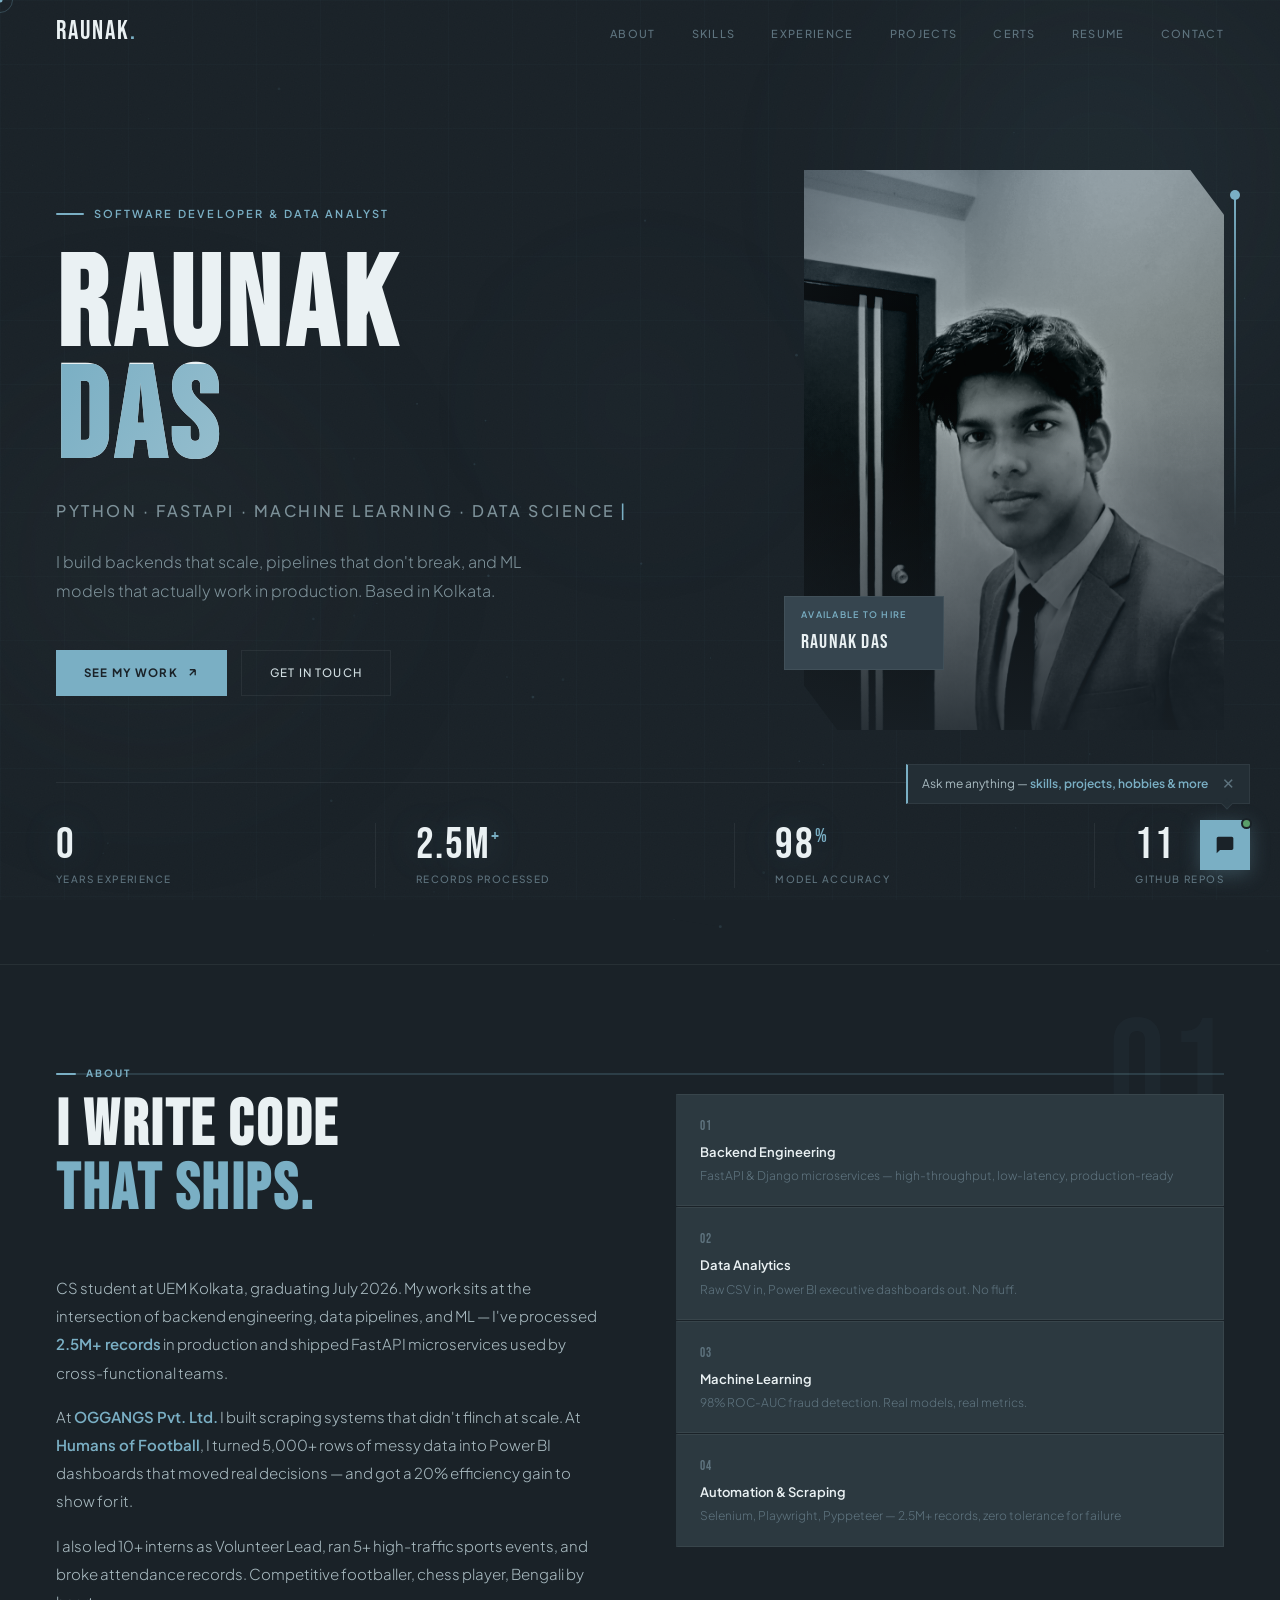
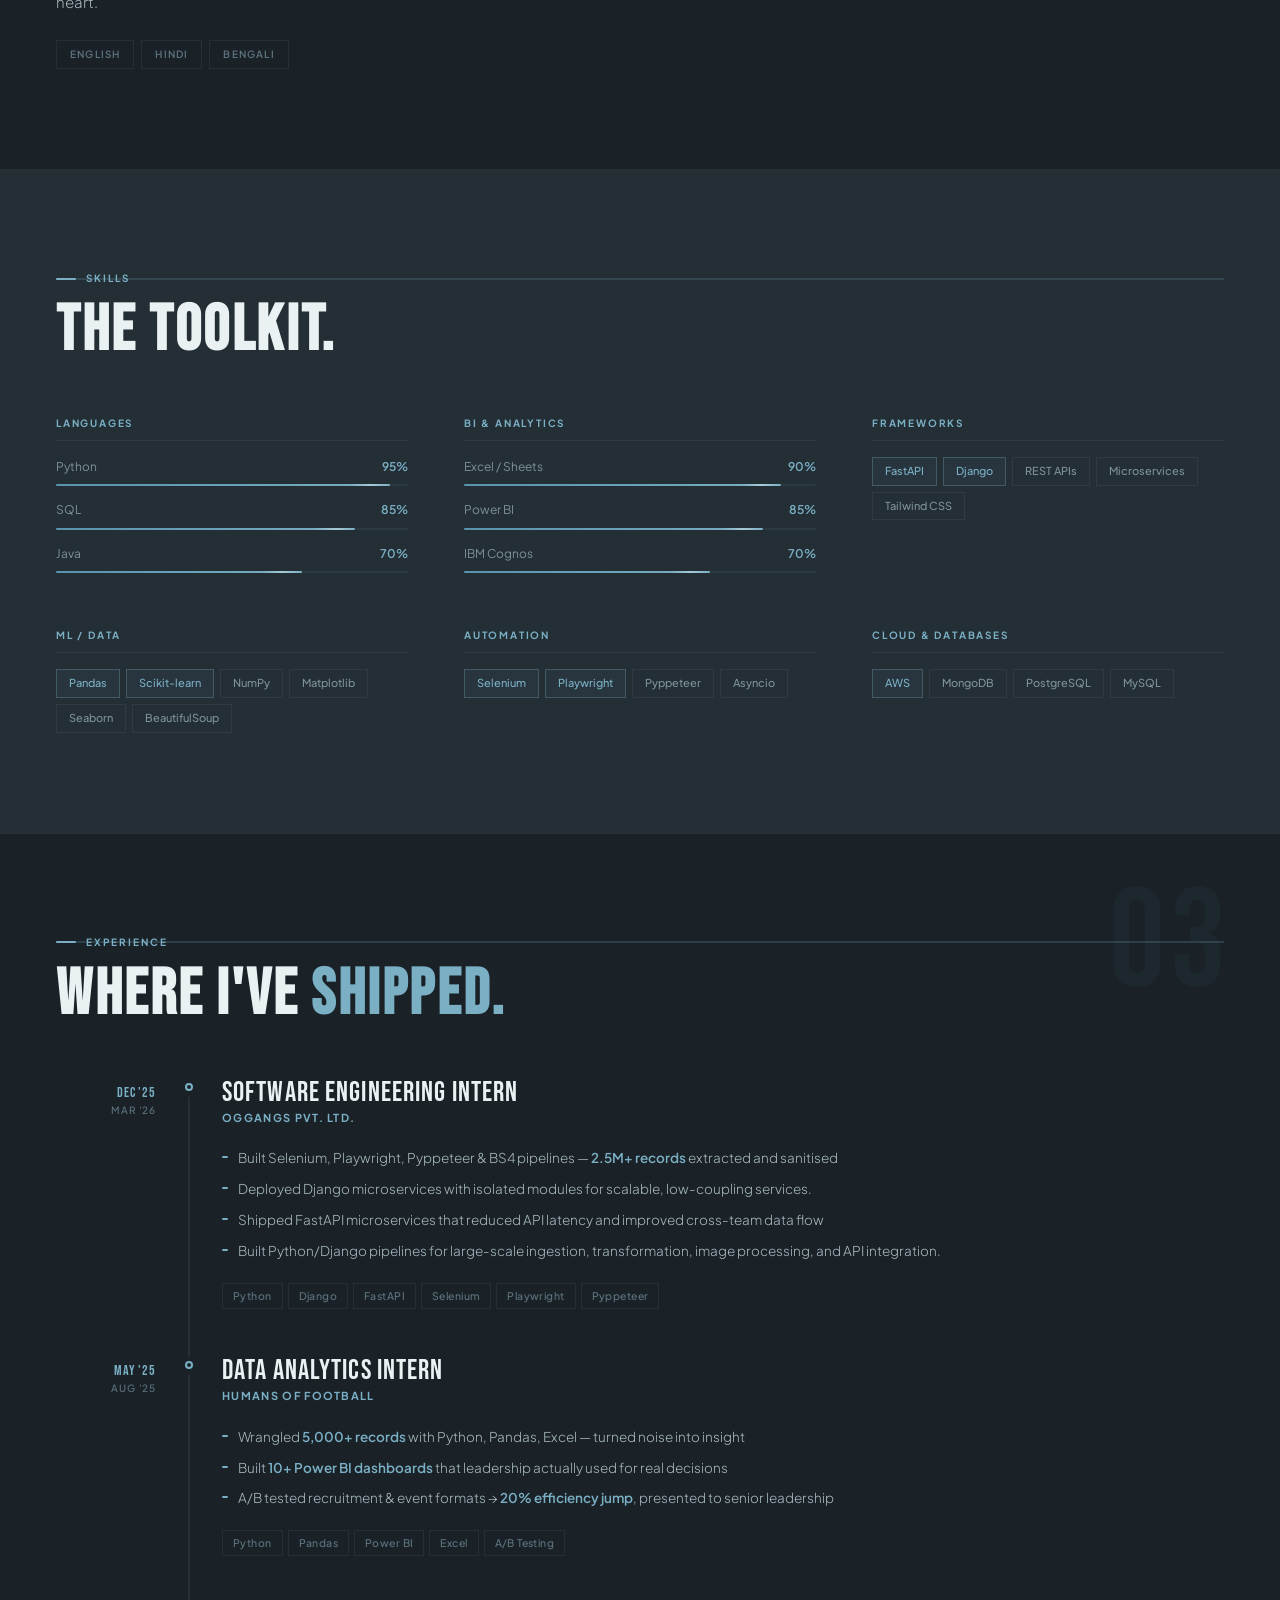
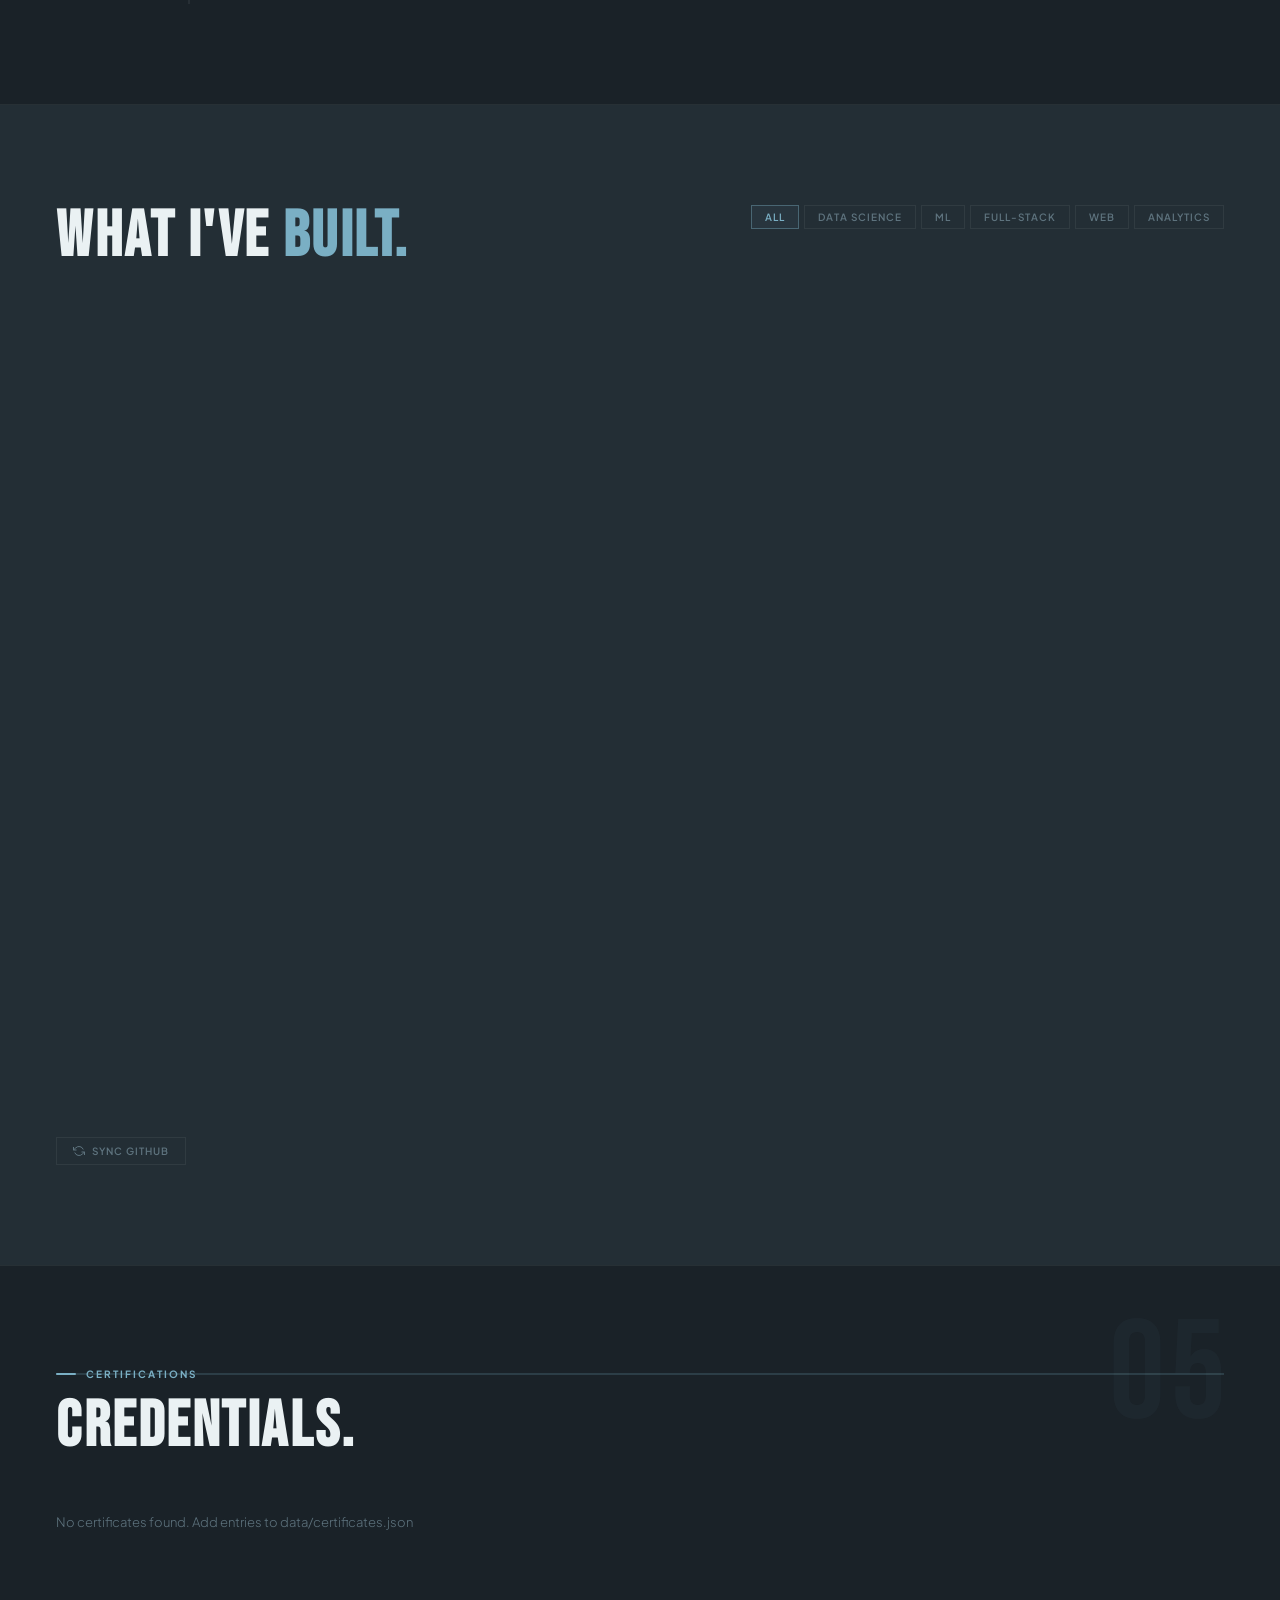
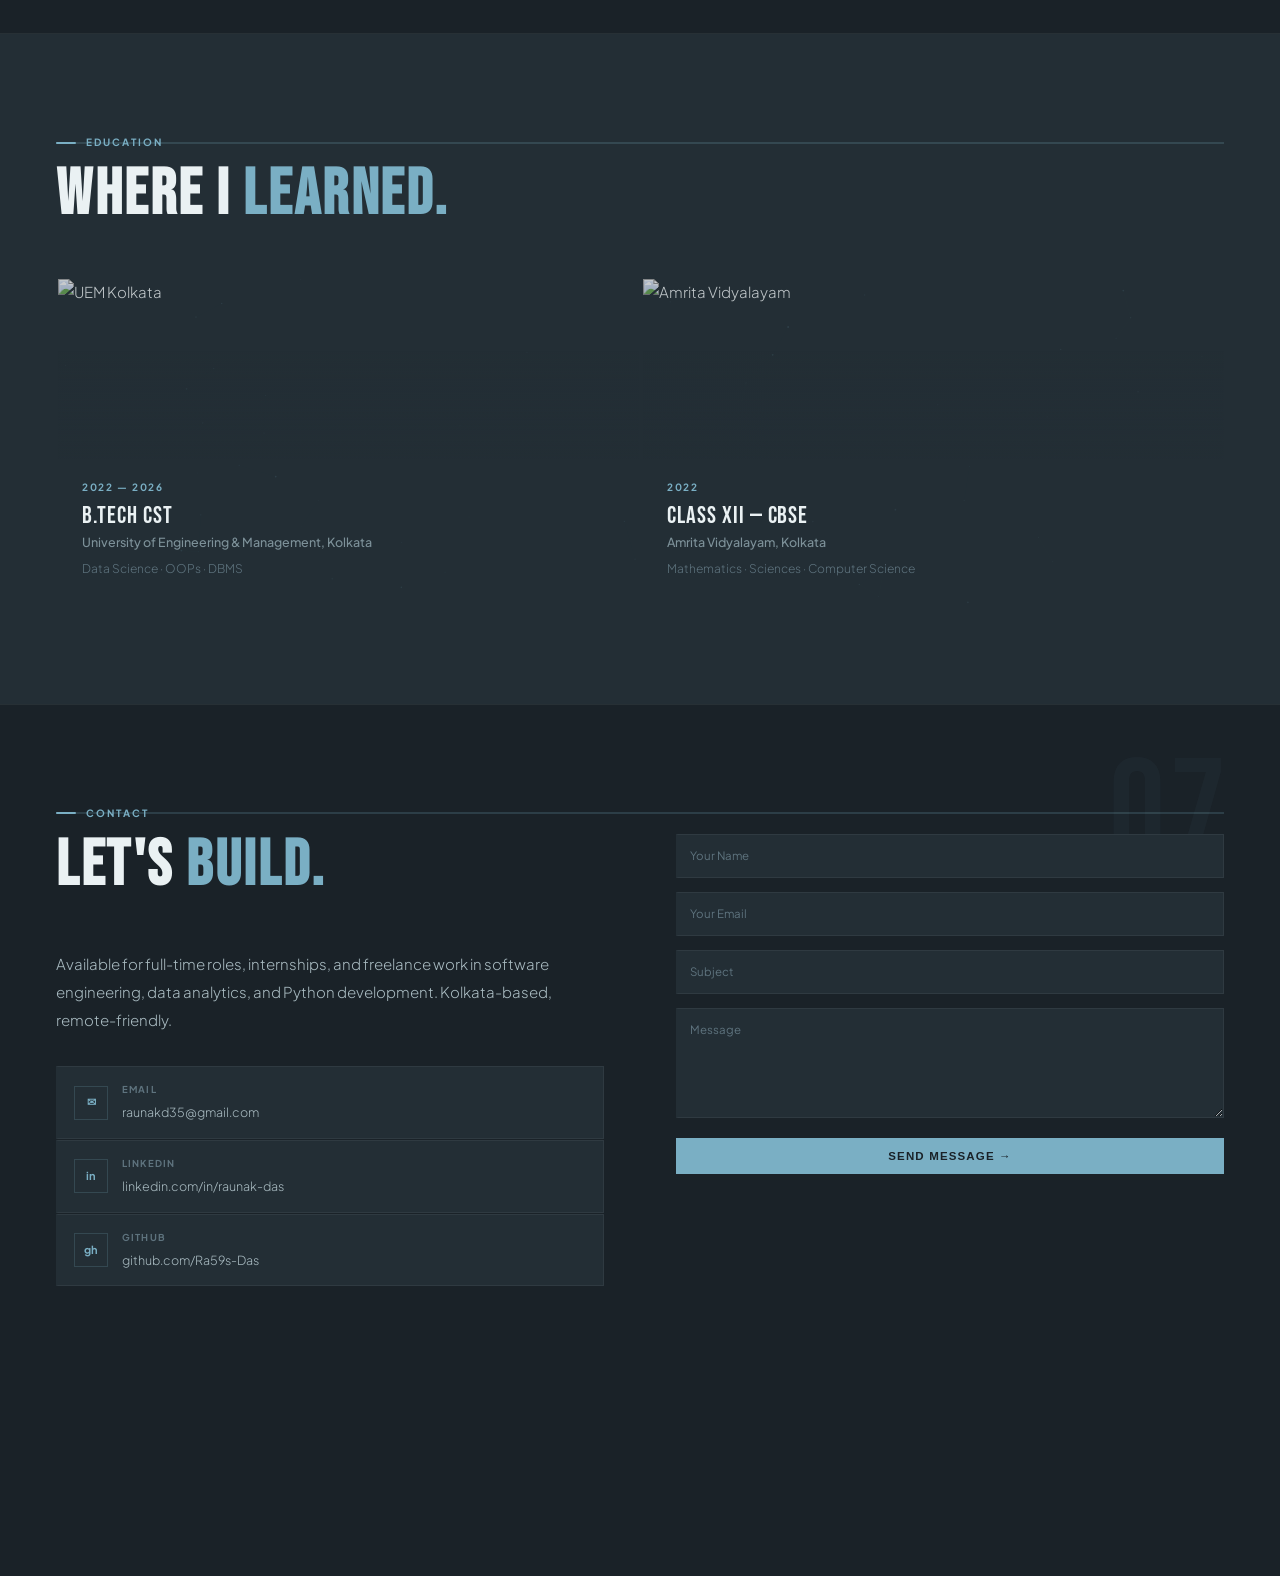
==== commit 6dd6e5d0: "Link Resume to GitHub raw URL (serve PDF from GitHub)" ====
--- a/templates/index.html
+++ b/templates/index.html
@@ -40,7 +40,7 @@
       <li><a href="#experience">Experience</a></li>
       <li><a href="#projects">Projects</a></li>
       <li><a href="#certifications">Certs</a></li>
-      <li><a href="/static/resume.pdf" target="_blank" rel="noopener">Resume</a></li>
+      <li><a href="https://raw.githubusercontent.com/Ra59s-Das/stackloom/main/static/resume.pdf" target="_blank" rel="noopener">Resume</a></li>
       <li><a href="#contact">Contact</a></li>
     </ul>
     <button class="ham" id="ham"><span></span><span></span></button>
@@ -54,7 +54,7 @@
   <a href="#experience"     onclick="mClose()">Experience</a>
   <a href="#projects"       onclick="mClose()">Projects</a>
   <a href="#certifications" onclick="mClose()">Certifications</a>
-  <a href="/static/resume.pdf" target="_blank" rel="noopener" onclick="mClose()">Resume</a>
+  <a href="https://raw.githubusercontent.com/Ra59s-Das/stackloom/main/static/resume.pdf" target="_blank" rel="noopener" onclick="mClose()">Resume</a>
   <a href="#contact"        onclick="mClose()">Contact</a>
 </div>
 
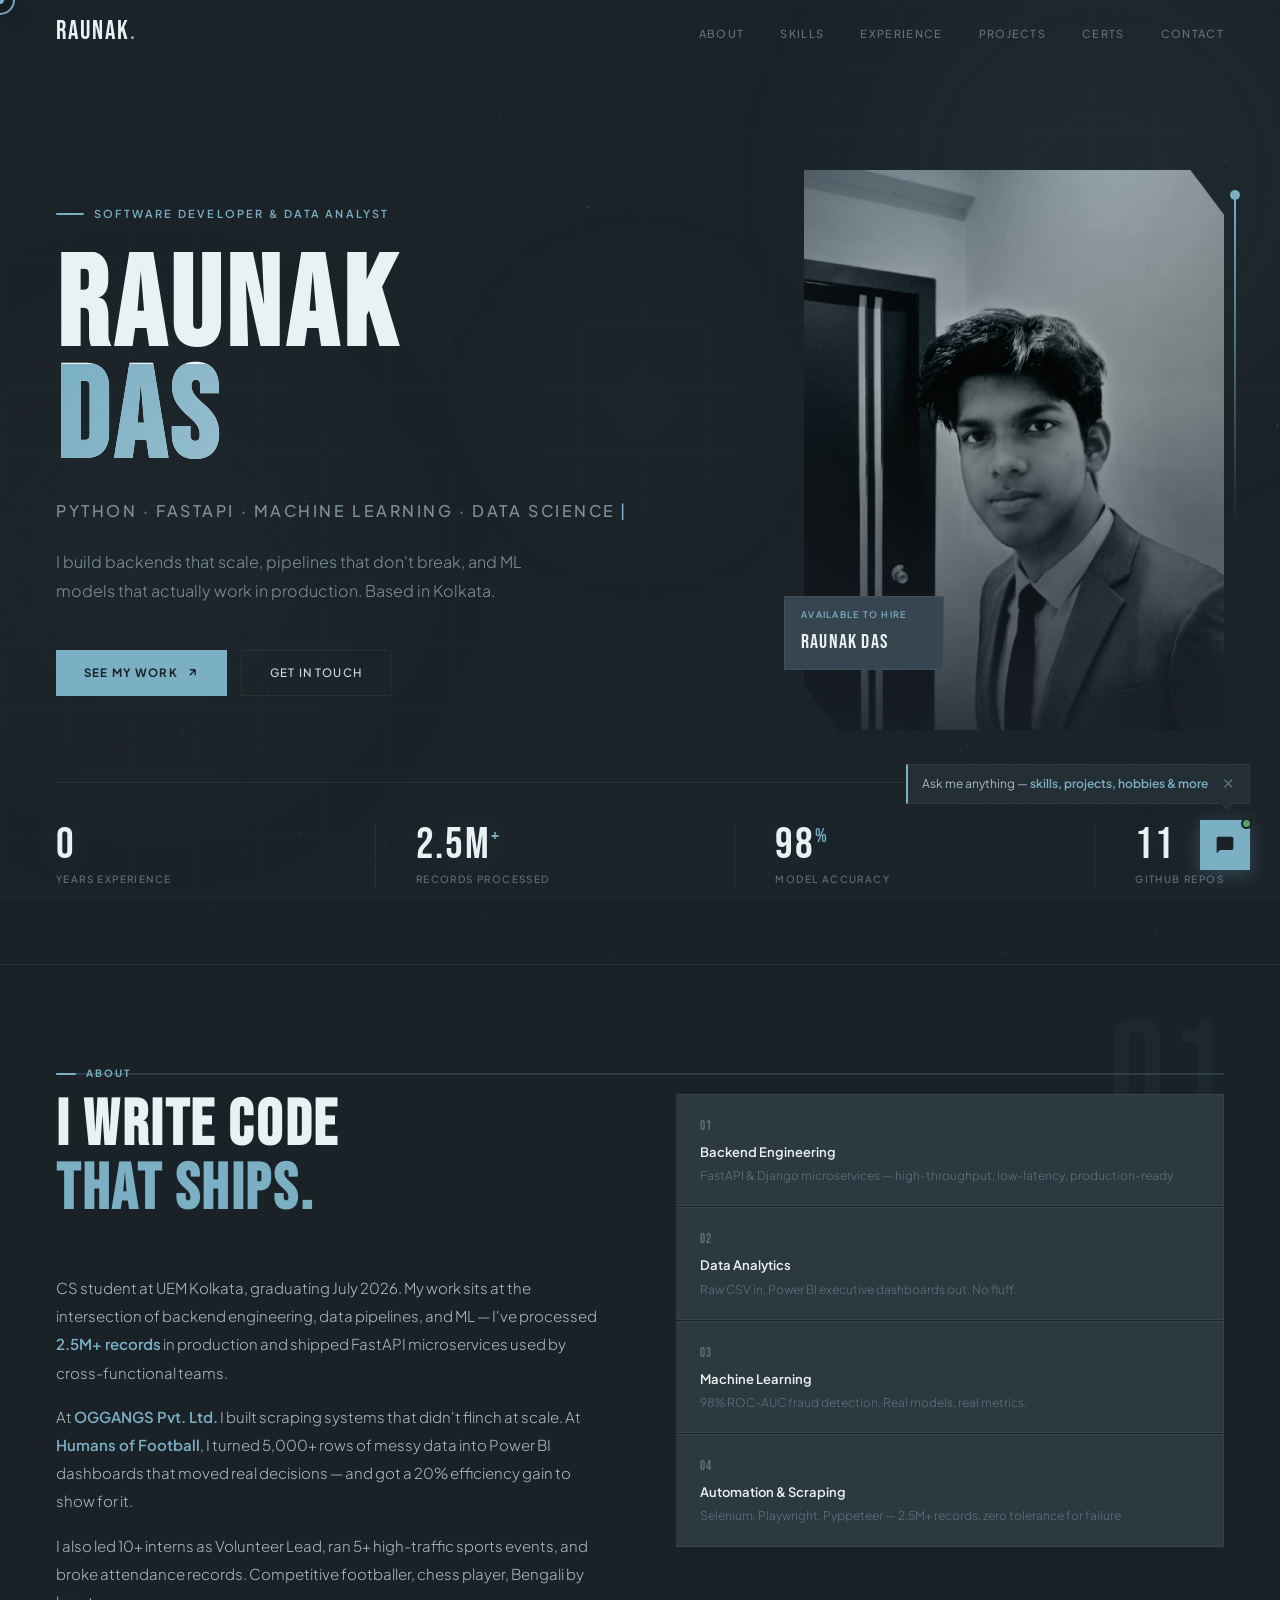
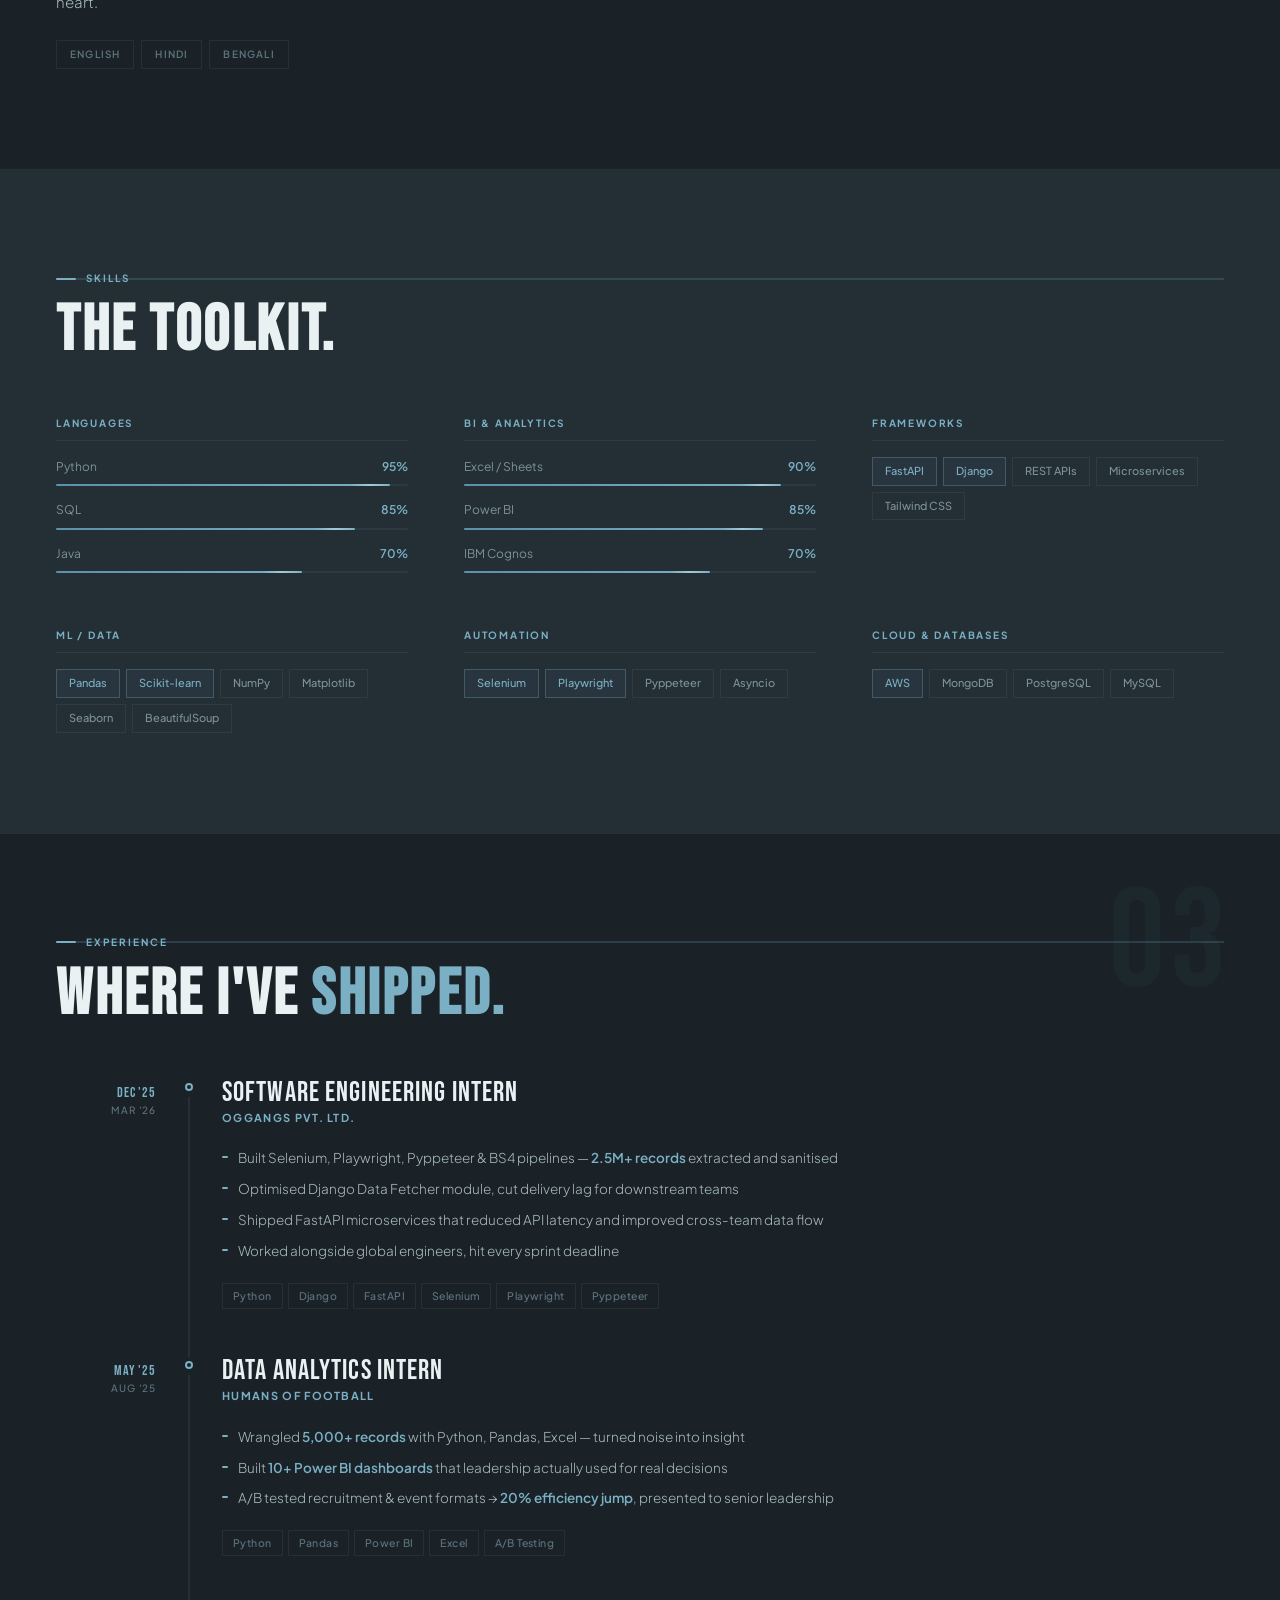
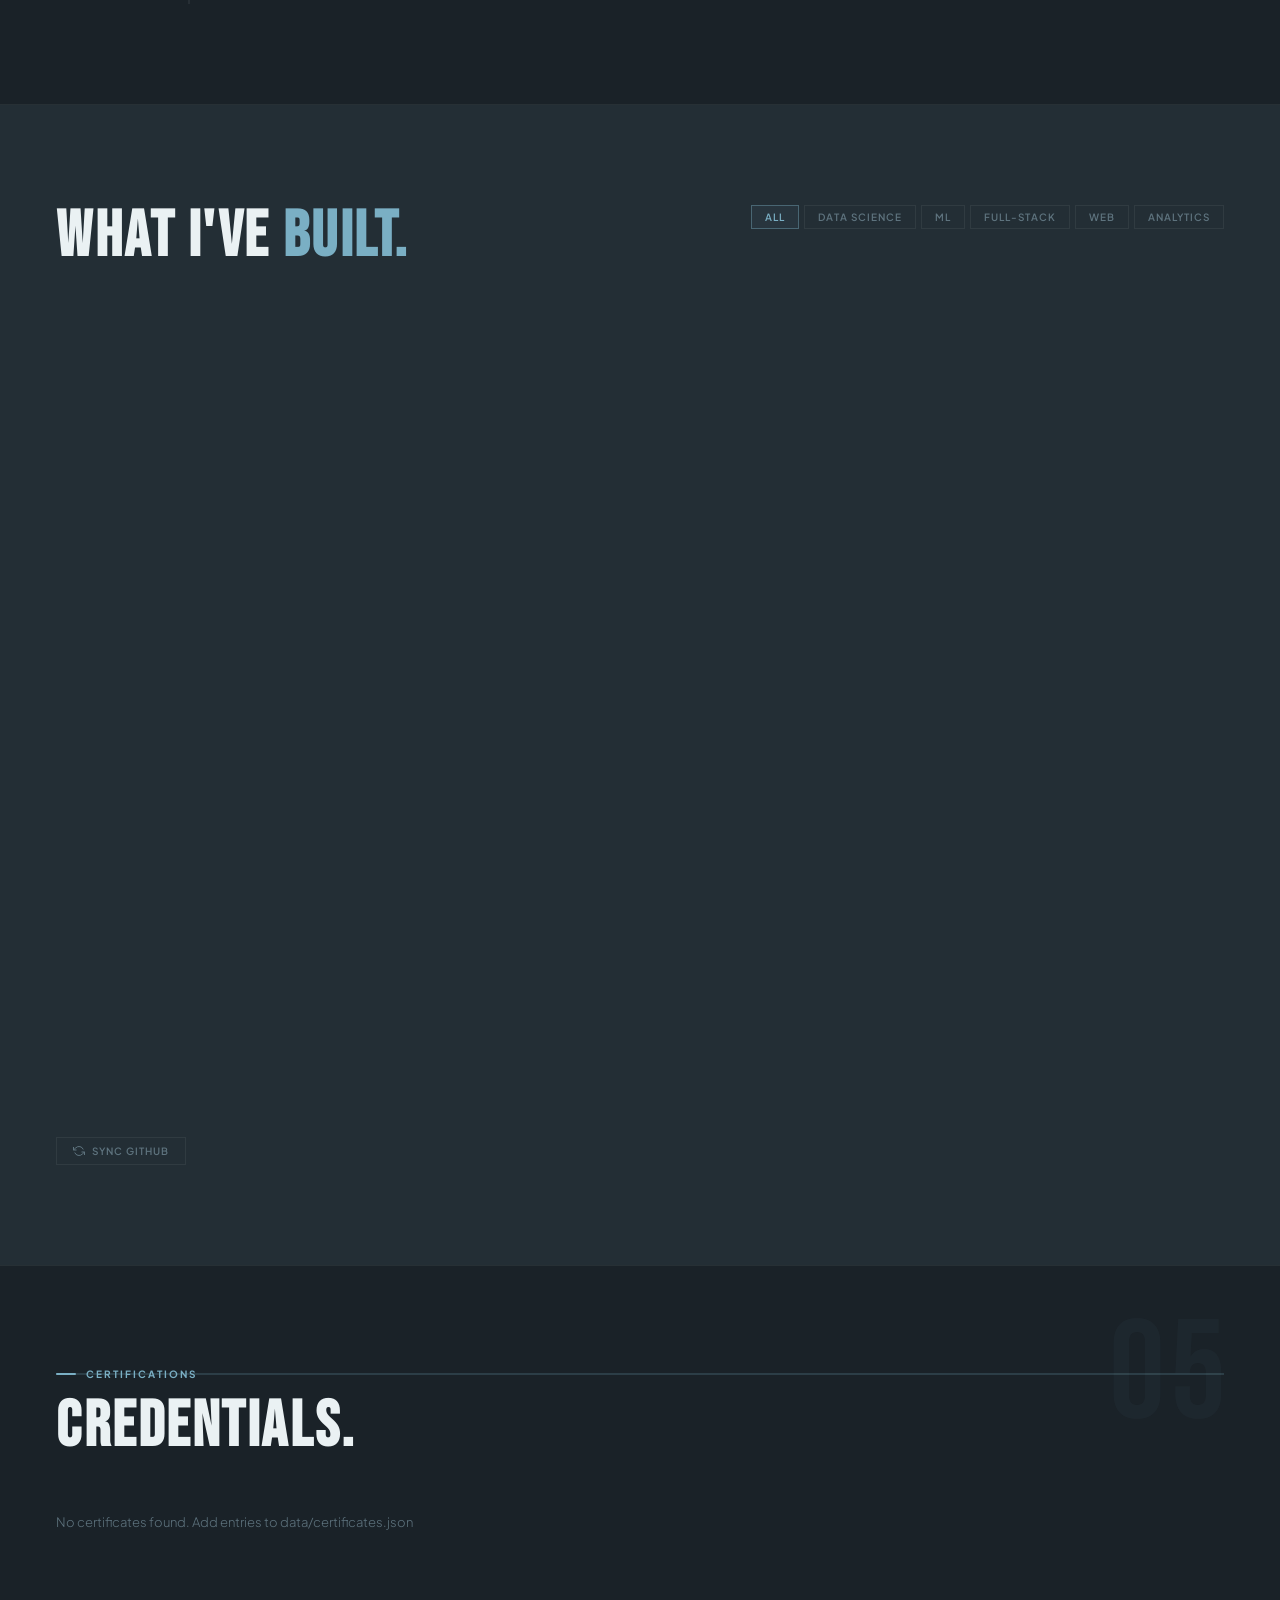
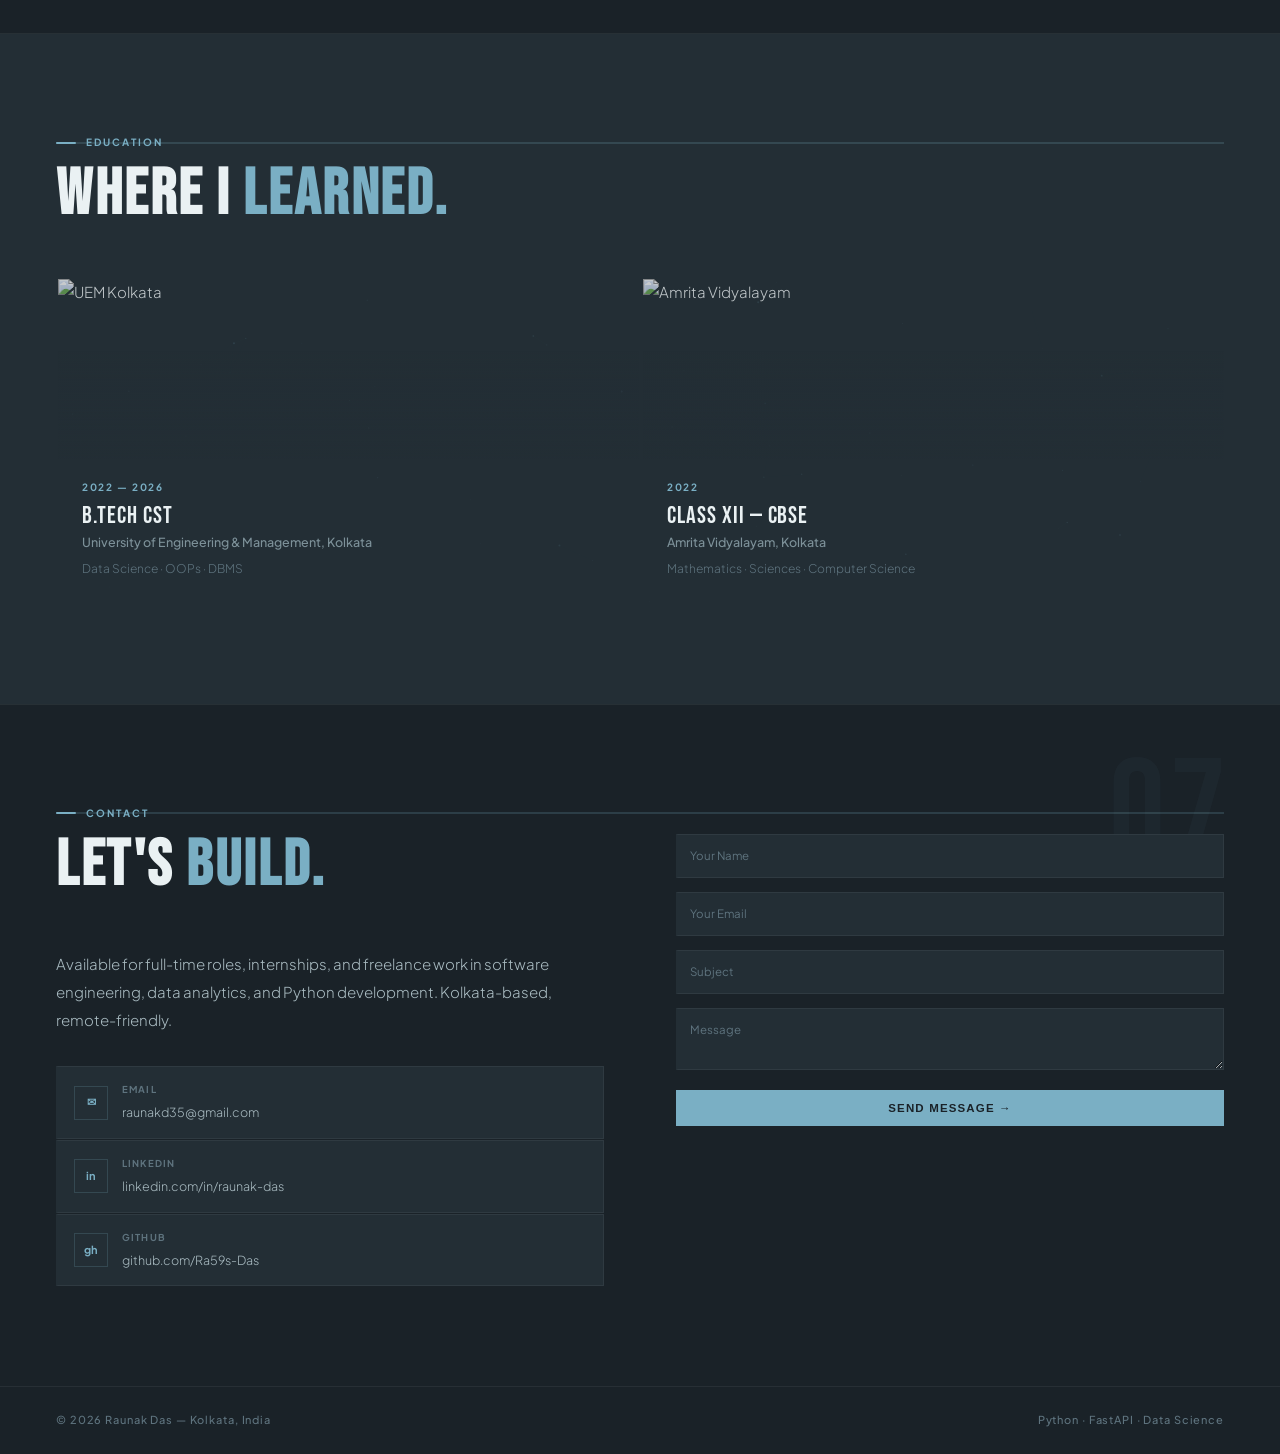
==== commit c38e56bc: "fix: track profile images and correct image paths" ====
--- a/templates/index.html
+++ b/templates/index.html
@@ -40,7 +40,6 @@
       <li><a href="#experience">Experience</a></li>
       <li><a href="#projects">Projects</a></li>
       <li><a href="#certifications">Certs</a></li>
-      <li><a href="https://raw.githubusercontent.com/Ra59s-Das/stackloom/main/static/resume.pdf" target="_blank" rel="noopener">Resume</a></li>
       <li><a href="#contact">Contact</a></li>
     </ul>
     <button class="ham" id="ham"><span></span><span></span></button>
@@ -54,7 +53,6 @@
   <a href="#experience"     onclick="mClose()">Experience</a>
   <a href="#projects"       onclick="mClose()">Projects</a>
   <a href="#certifications" onclick="mClose()">Certifications</a>
-  <a href="https://raw.githubusercontent.com/Ra59s-Das/stackloom/main/static/resume.pdf" target="_blank" rel="noopener" onclick="mClose()">Resume</a>
   <a href="#contact"        onclick="mClose()">Contact</a>
 </div>
 
@@ -292,9 +290,9 @@
         <div class="tl-co">OGGANGS Pvt. Ltd.</div>
         <ul class="tl-ul">
           <li>Built Selenium, Playwright, Pyppeteer & BS4 pipelines — <strong>2.5M+ records</strong> extracted and sanitised</li>
-          <li>Deployed Django microservices with isolated modules for scalable, low-coupling services.</li>
+          <li>Optimised Django Data Fetcher module, cut delivery lag for downstream teams</li>
           <li>Shipped FastAPI microservices that reduced API latency and improved cross-team data flow</li>
-          <li>Built Python/Django pipelines for large-scale ingestion, transformation, image processing, and API integration.</li>
+          <li>Worked alongside global engineers, hit every sprint deadline</li>
         </ul>
         <div class="tl-chips">
           <span>Python</span><span>Django</span><span>FastAPI</span>
--- a/static/css/main.css
+++ b/static/css/main.css
@@ -59,21 +59,32 @@
   line-height: 1.7;
   overflow-x: hidden;
   cursor: none;
+  scroll-behavior: smooth;
 }
 
 /* ── CURSOR ── */
 #cur {
-  position: fixed; width: 5px; height: 5px;
+  position: fixed;
+  width: 8px; height: 8px;
   background: var(--ac); border-radius: 50%;
-  pointer-events: none; z-index: 9999;
+  pointer-events: none;
+  z-index: 2147483647 !important;
   transform: translate(-50%, -50%);
+  mix-blend-mode: normal !important;
+  filter: drop-shadow(0 2px 6px rgba(0,0,0,.6));
+  will-change: transform;
 }
 #cur-r {
-  position: fixed; width: 26px; height: 26px;
-  border: 1px solid rgba(122,175,196,.28); border-radius: 50%;
-  pointer-events: none; z-index: 9998;
+  position: fixed; width: 30px; height: 30px;
+  border: 2px solid rgba(122,175,196,.95); border-radius: 50%;
+  background: transparent;
+  pointer-events: none;
+  z-index: 2147483646 !important;
   transform: translate(-50%, -50%);
-  transition: left .25s ease, top .25s ease, width .2s, height .2s;
+  transition: left .12s ease, top .12s ease, width .12s, height .12s;
+  mix-blend-mode: normal !important;
+  filter: drop-shadow(0 4px 10px rgba(0,0,0,.6));
+  will-change: transform;
 }
 body:has(a:hover) #cur-r,
 body:has(button:hover) #cur-r { width: 42px; height: 42px; border-color: rgba(122,175,196,.5); }
@@ -472,14 +483,34 @@
 .field textarea:focus ~ label, .field textarea:not(:placeholder-shown) ~ label {
   top: 4px; font-size: 9px; font-weight: 700; letter-spacing: .14em; text-transform: uppercase; color: var(--ac);
 }
-.field textarea { min-height: 110px; padding-top: 22px; resize: vertical; }
+field textarea { min-height: 110px; padding-top: 22px; resize: vertical; }
 
 /* ── MODAL ── */
-.modal-bg { position: fixed; inset: 0; background: rgba(10,15,18,.88); z-index: 2000; display: flex; align-items: center; justify-content: center; opacity: 0; pointer-events: none; transition: opacity .3s; backdrop-filter: blur(8px); padding: 20px; }
-.modal-bg.on { opacity: 1; pointer-events: all; }
-.modal-box { background: var(--bg2); border: 1px solid var(--line); border-left: 2px solid var(--ac); max-width: 560px; width: 100%; max-height: 88vh; overflow-y: auto; padding: 40px; position: relative; transform: translateY(10px); transition: transform .3s; scrollbar-width: thin; scrollbar-color: var(--bg3) transparent; }
-.modal-bg.on .modal-box { transform: none; }
-.modal-x { position: absolute; top: 14px; right: 16px; background: none; border: none; color: var(--ink4); font-size: 18px; cursor: none; transition: color .2s; }
+body.modal-open { overflow: hidden !important; }
+.modal-bg { 
+  position: fixed !important; 
+  top: 0 !important; 
+  left: 0 !important;
+  right: 0 !important;
+  bottom: 0 !important;
+  width: 100vw !important; 
+  height: 100vh !important;
+  background: rgba(10,15,18,.88); 
+  z-index: 9999 !important; 
+  display: flex !important; 
+  align-items: center !important; 
+  justify-content: center !important; 
+  opacity: 0; 
+  pointer-events: none; 
+  transition: opacity .3s; 
+  backdrop-filter: blur(8px); 
+  padding: 20px;
+}
+.modal-bg.on { opacity: 1 !important; pointer-events: all !important; }
+.modal-box { background: var(--bg2); border: 1px solid var(--line); border-left: 2px solid var(--ac); max-width: 750px; width: 100%; max-height: 90vh; overflow-y: auto; padding: 40px; position: relative; border-radius: 6px; transform: scale(0.95); transition: transform .3s ease-out; scrollbar-width: thin; scrollbar-color: var(--bg3) transparent; }
+@media (max-width: 768px) { .modal-box { max-width: 90vw; padding: 32px 24px; } }
+.modal-bg.on .modal-box { transform: scale(1); }
+.modal-x { position: absolute; top: 14px; right: 16px; background: none; border: none; color: var(--ink4); font-size: 18px; cursor: none; transition: color .2s; padding: 8px; }
 .modal-x:hover { color: var(--ac); }
 
 /* ── FOOTER ── */
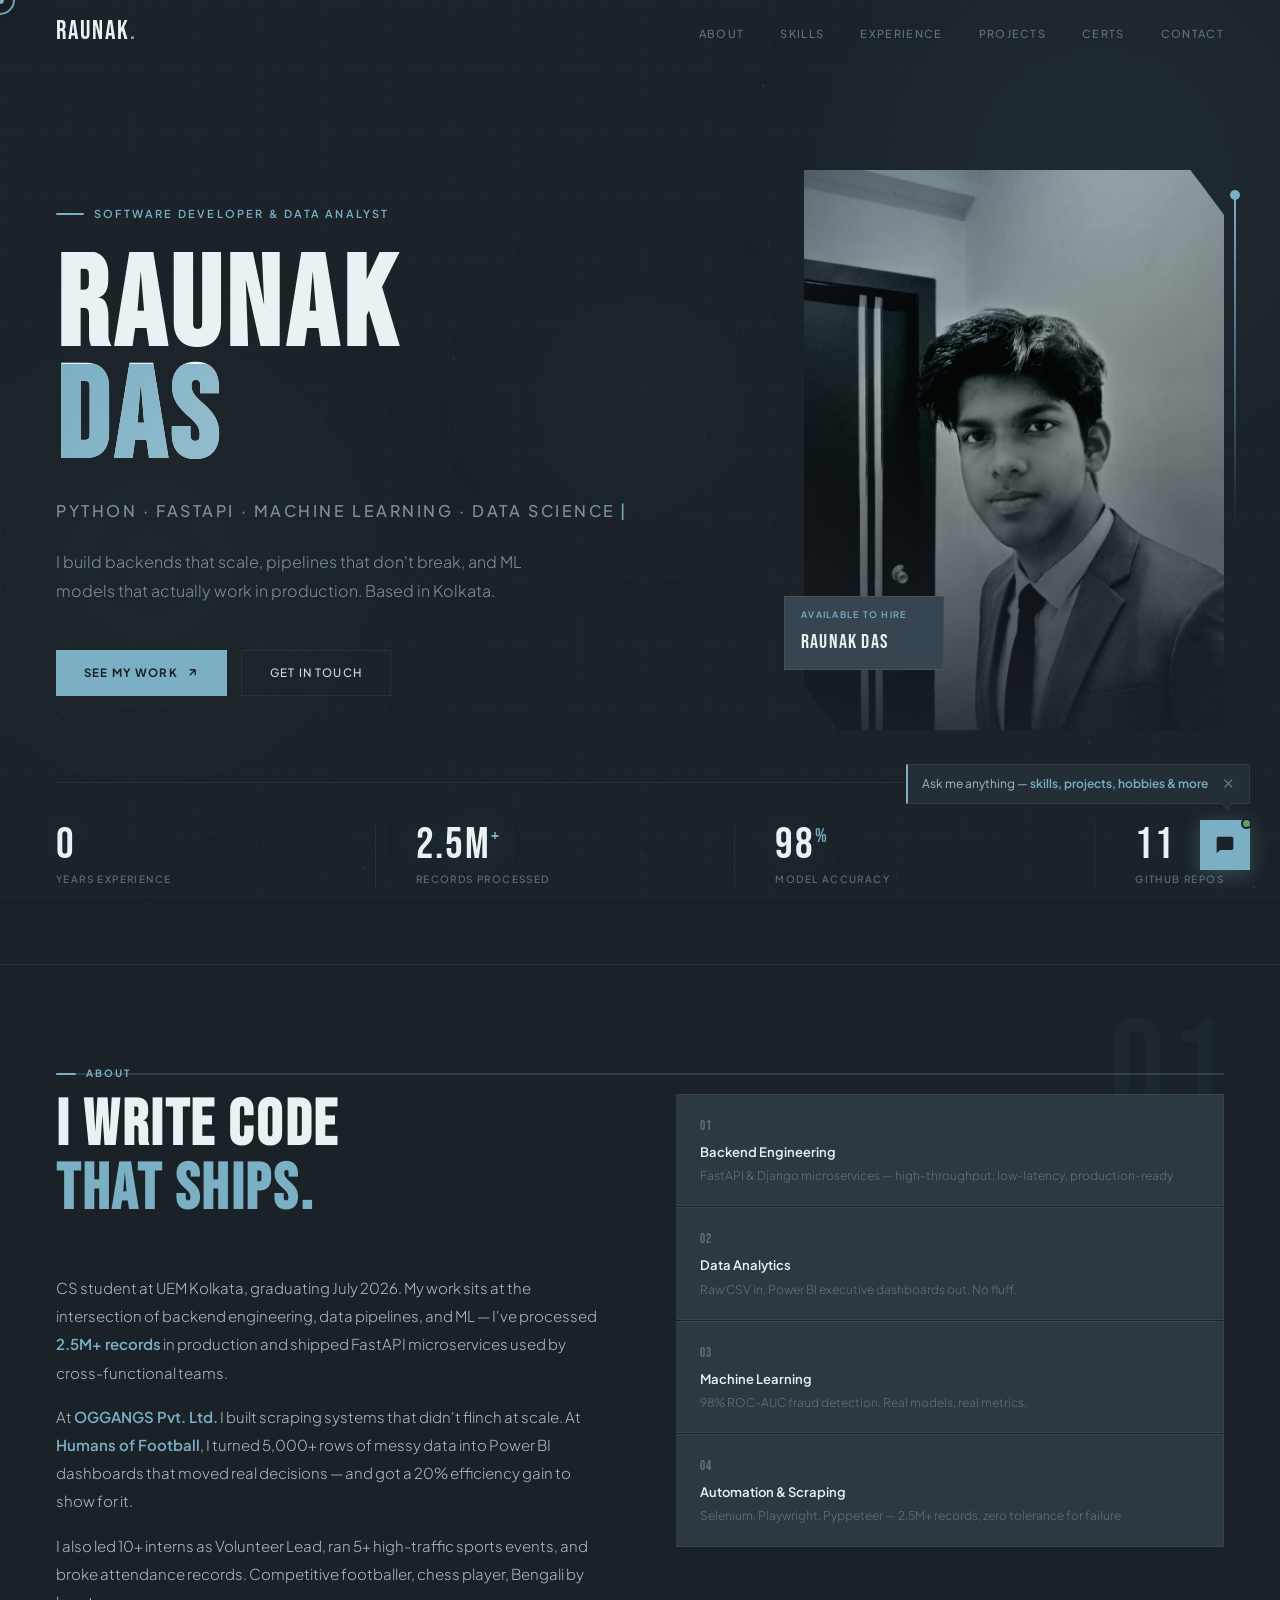
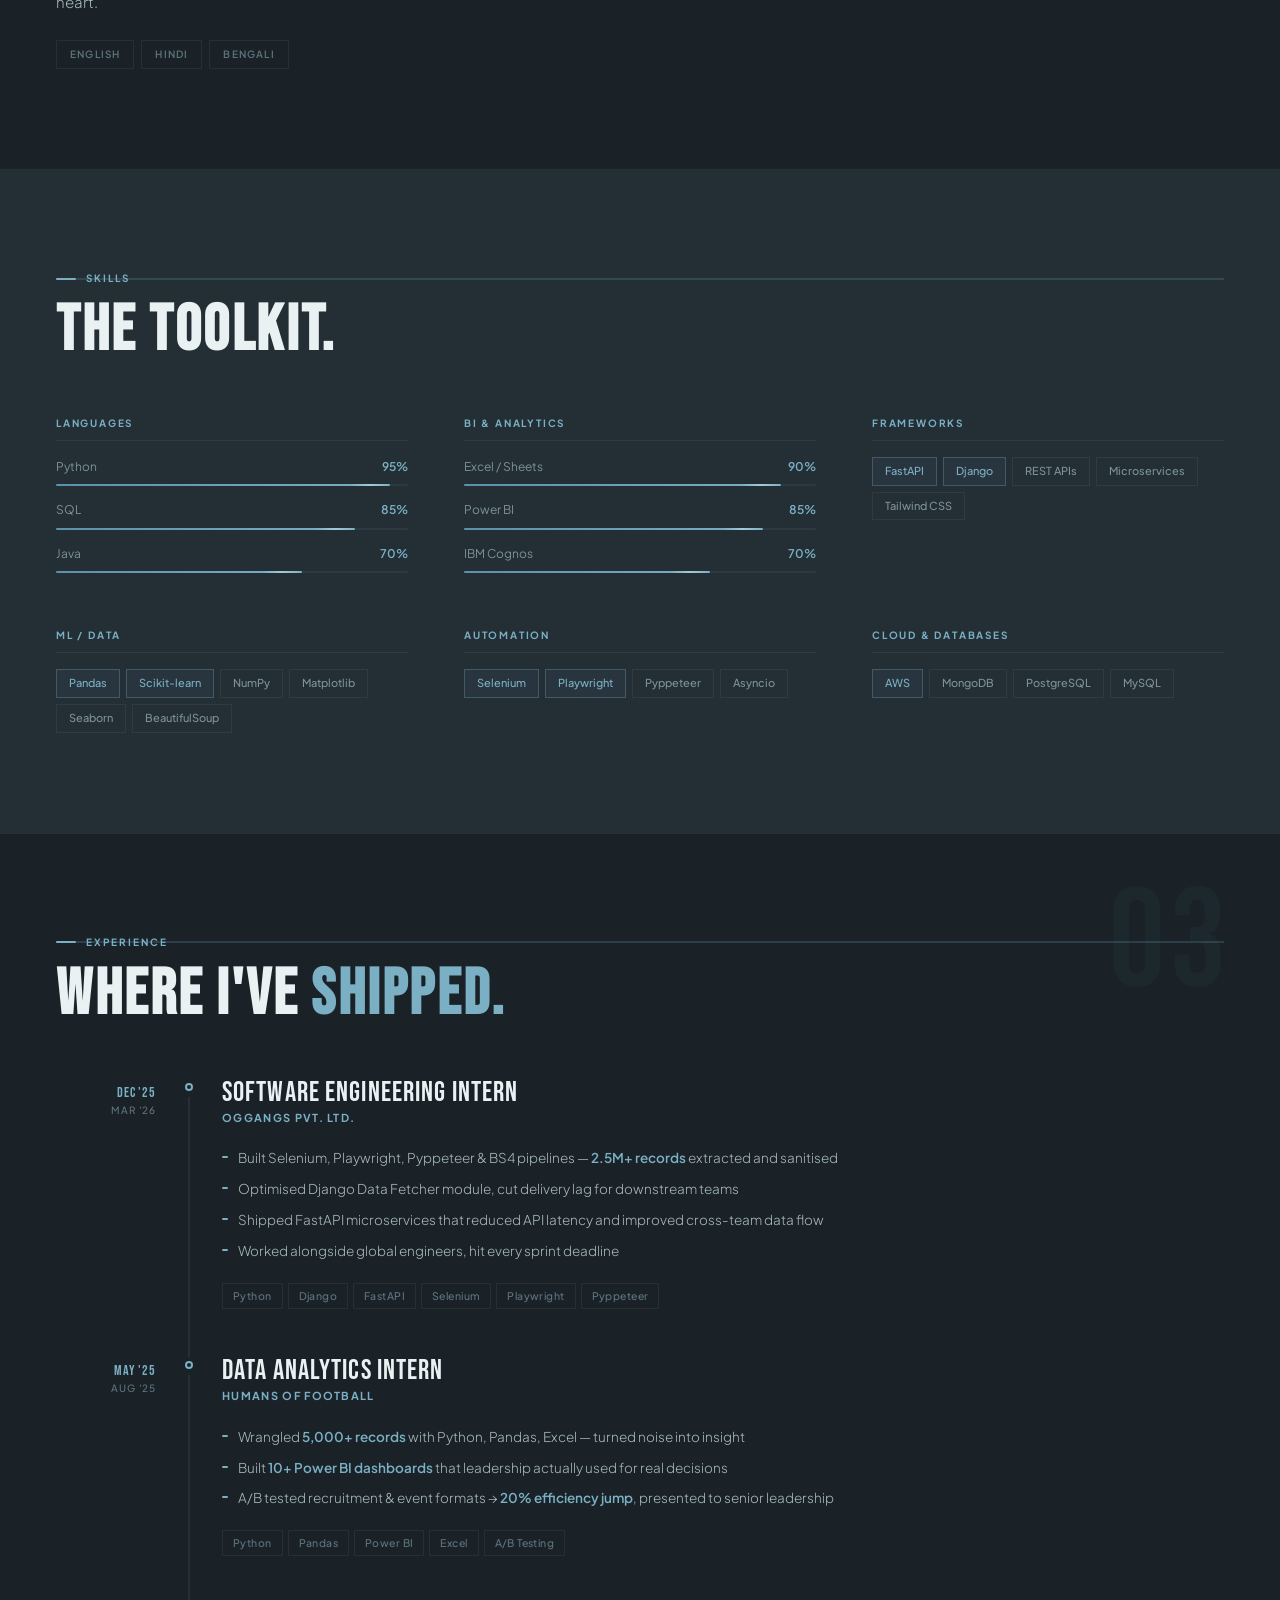
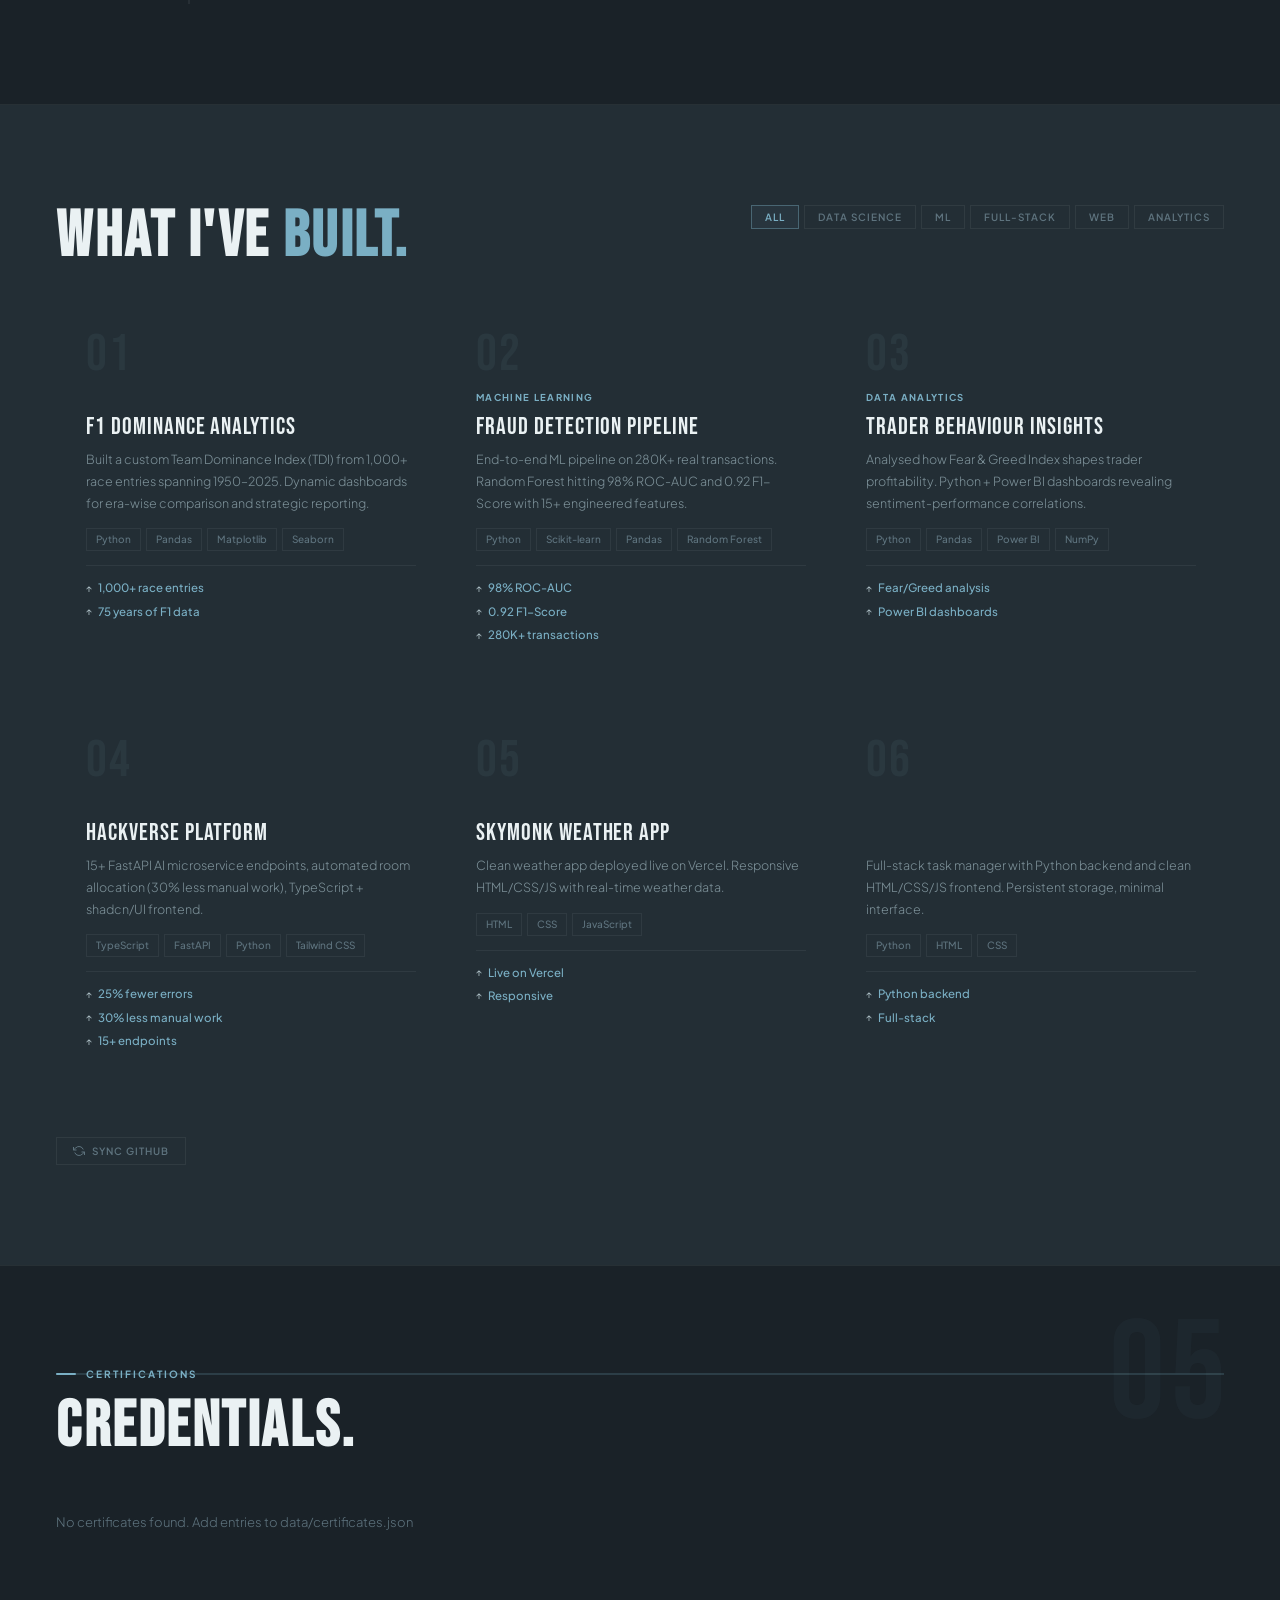
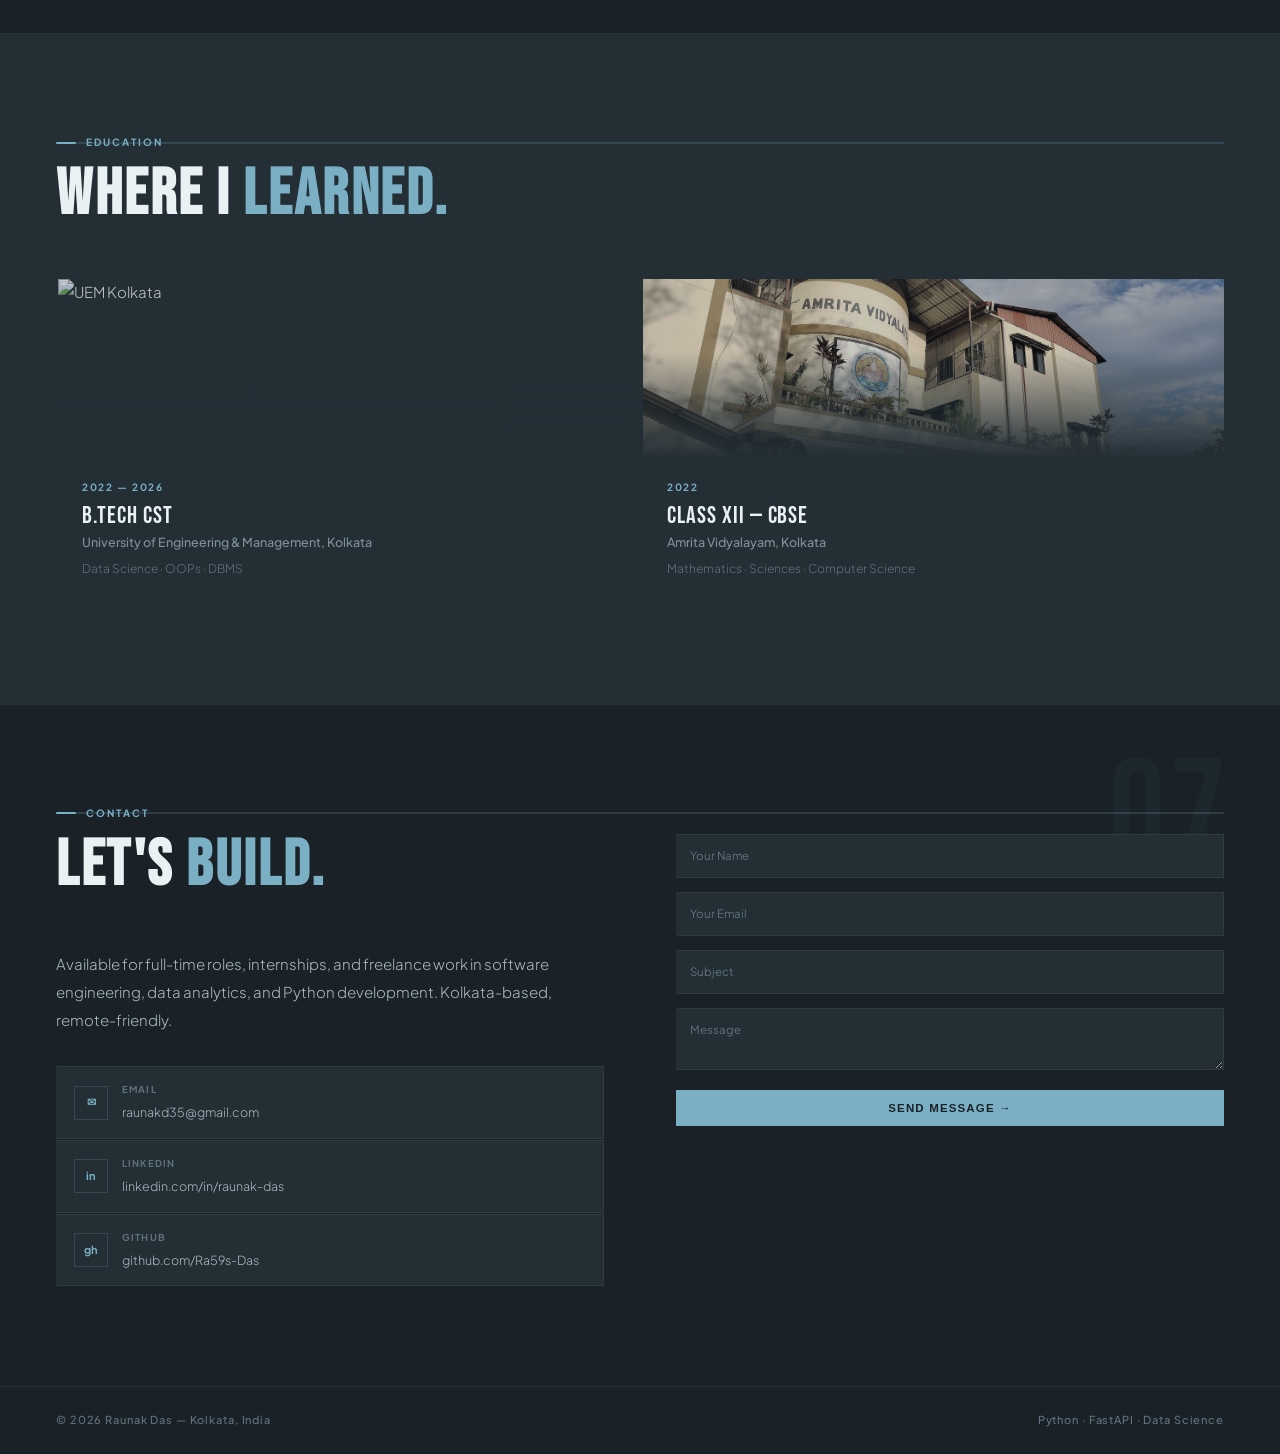
==== commit 7a3908f9: "feat: HTML template and profile images" ====
--- a/templates/index.html
+++ b/templates/index.html
@@ -373,7 +373,7 @@
       <div class="edu-c rv edu-card-photo">
         <canvas class="edu-bg-canvas"></canvas>
         <div class="edu-photo-wrap">
-           <img src="/static/images/UEM.jpeg" alt="UEM Kolkata" class="edu-photo">
+           <img src="static\images\uempic.jpeg" alt="UEM Kolkata" class="edu-photo">
         </div>
         <div class="edu-content">
           <div class="edu-yr">2022 — 2026</div>
@@ -391,7 +391,7 @@
             1. Drop image into static/images/amrita.jpg
             2. Change the div below to: <img src="/static/images/amrita.jpg" alt="Amrita Vidyalayam">
           -->
-          <img src="static\images\av-kolkata.webp" alt="Amrita Vidyalayam">
+          <img src="/static/images/amrita.jpg" alt="Amrita Vidyalayam">
         </div>
         <div class="edu-content">
           <div class="edu-yr">2022</div>
@@ -510,4 +510,4 @@
 <script src="/static/js/chatbot.js"></script>
 
 </body>
-</html>
+</html>
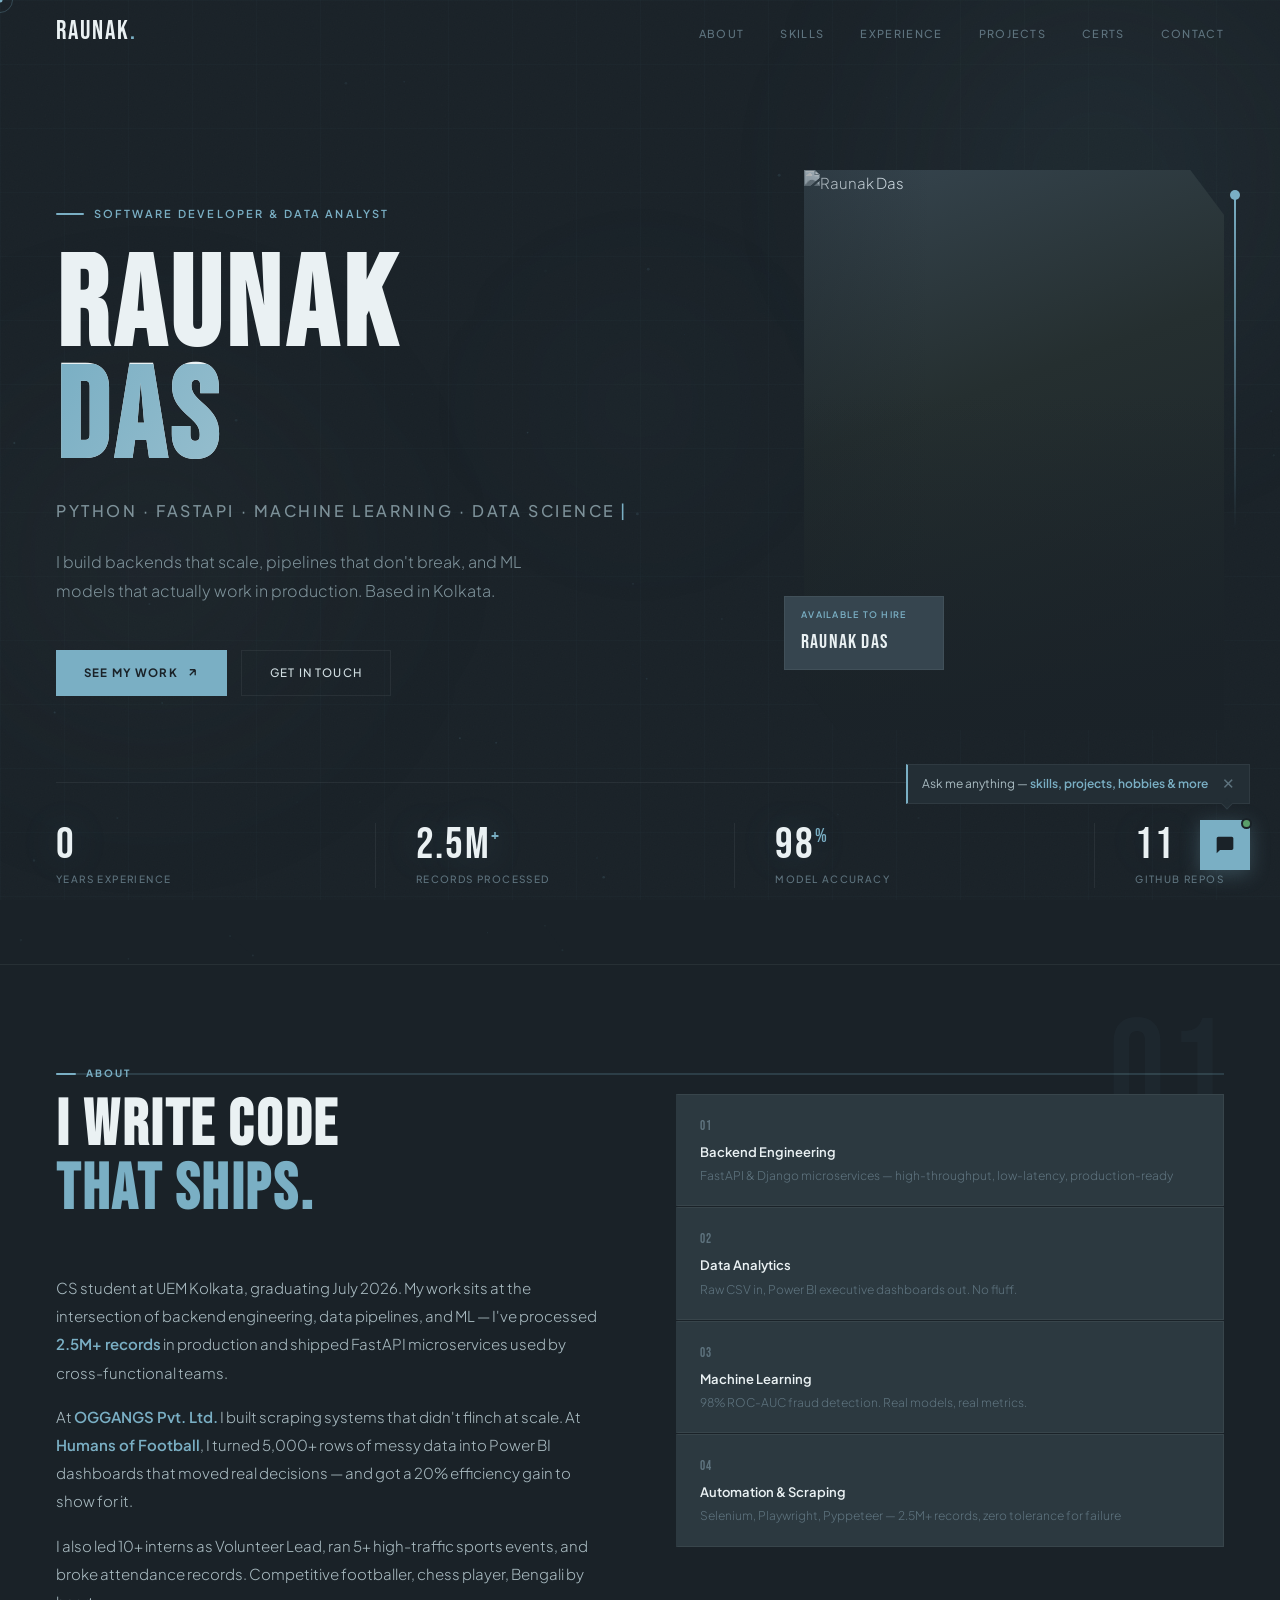
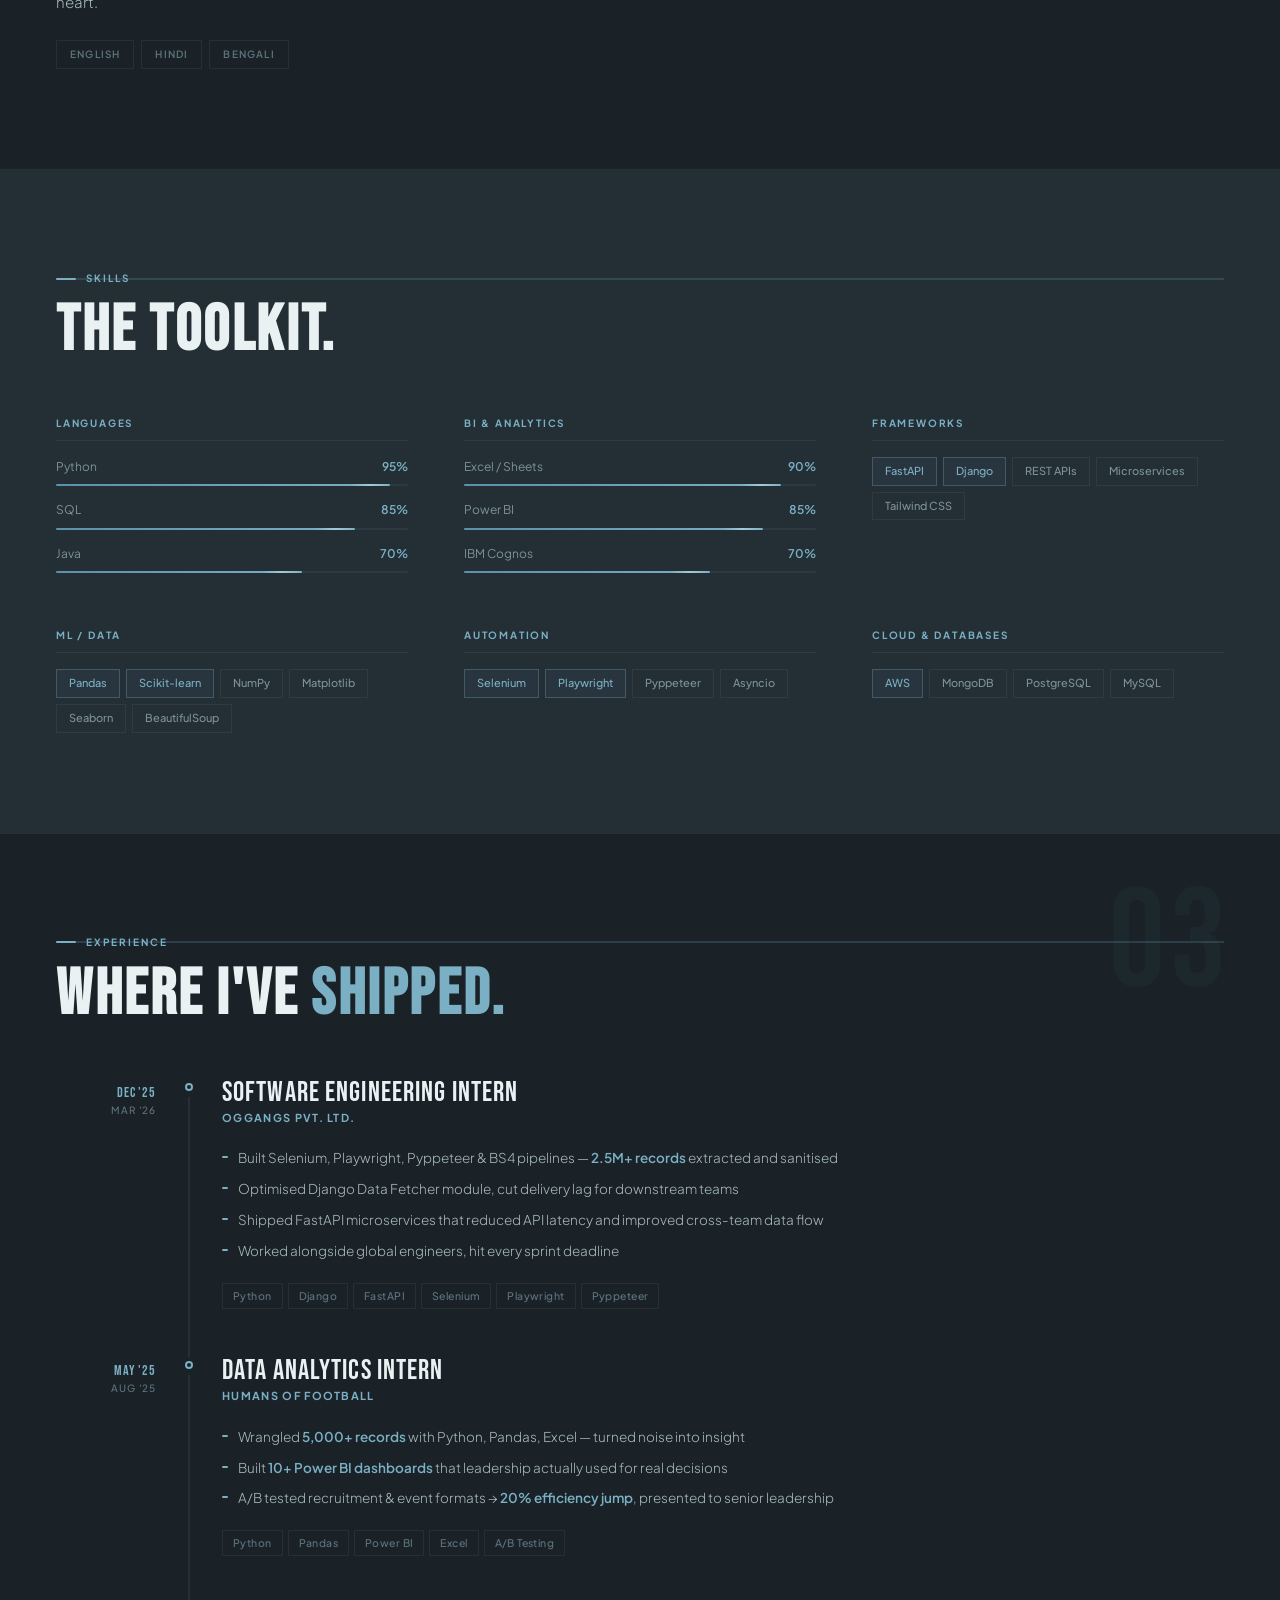
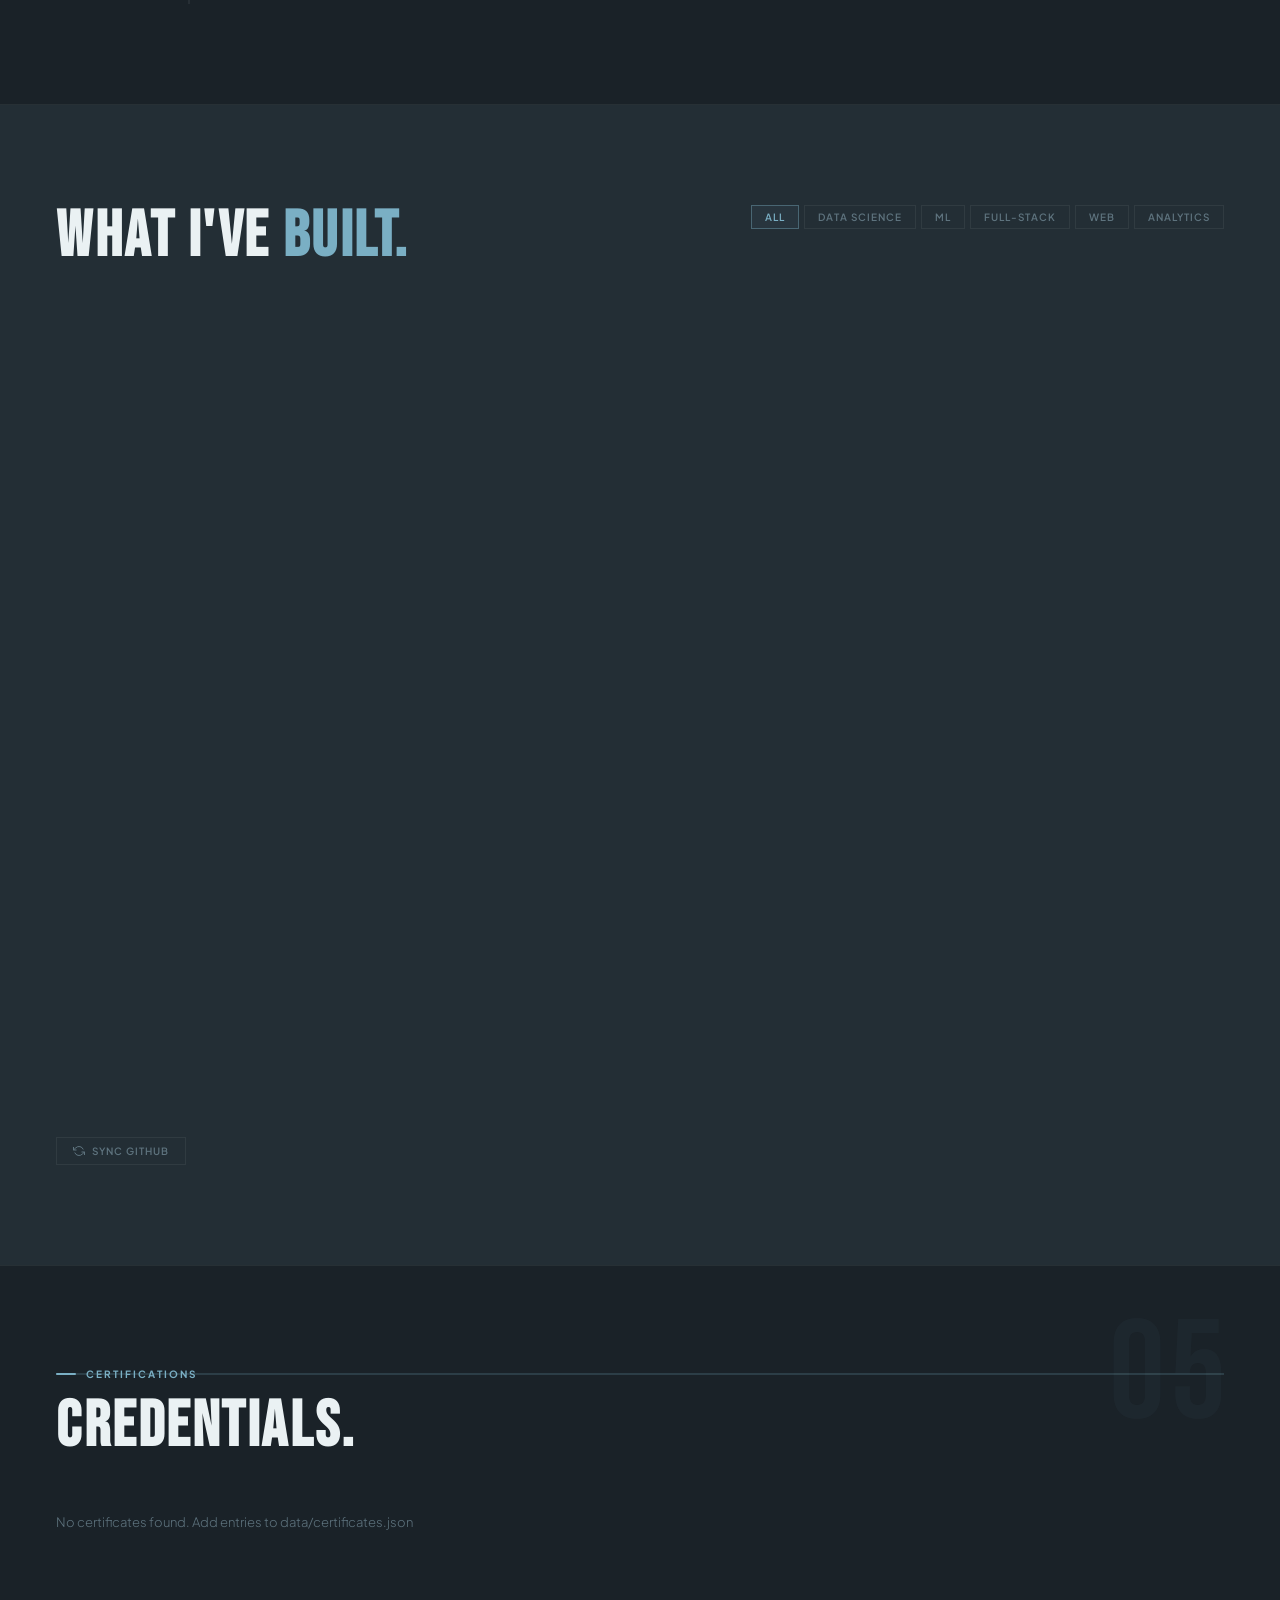
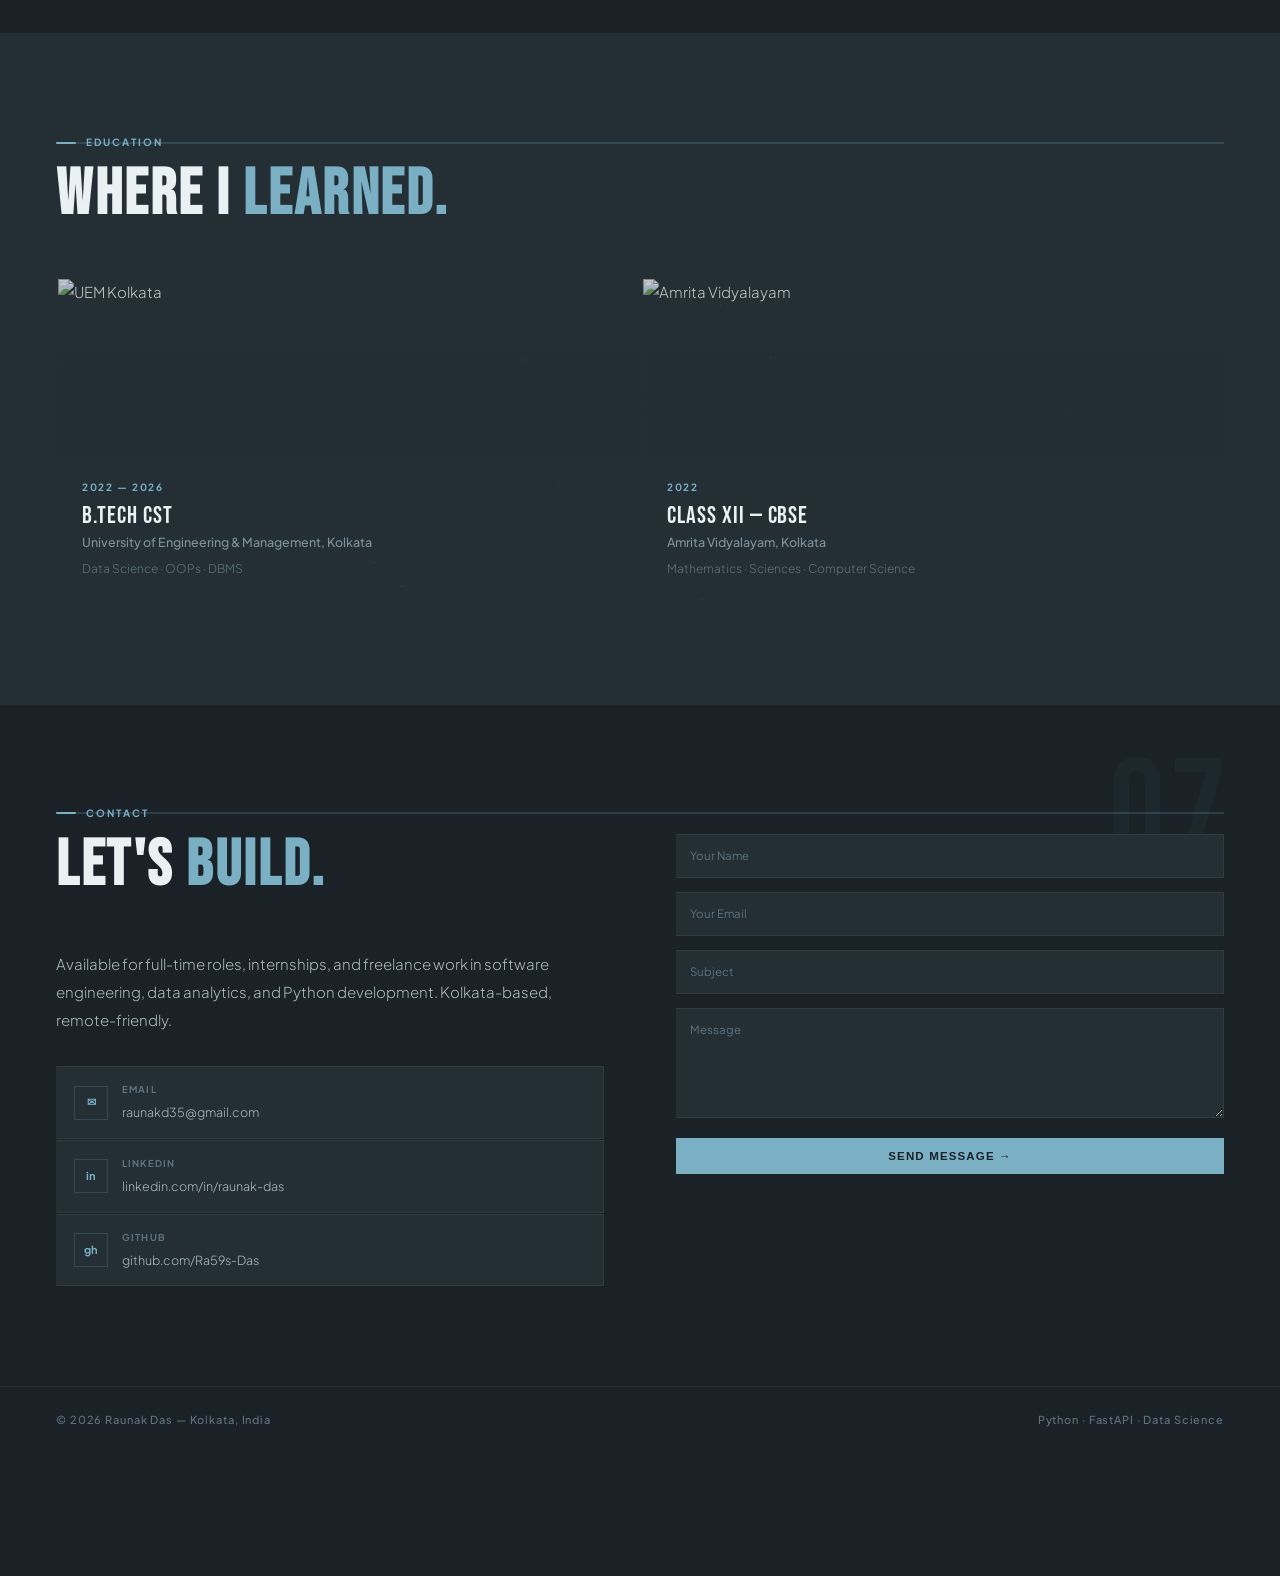
==== commit 9a9a5697: "fix app.py" ====
--- a/templates/index.html
+++ b/templates/index.html
@@ -89,7 +89,7 @@
       2. Delete the photo-placeholder div below
       3. Uncomment the <img> line
     -->
-    <img src="/static/images/raunak.jpg" alt="Raunak Das"> 
+    <img src="static\images\raunak.jpg" alt="Raunak Das"> 
 
     <!-- <div class="photo-placeholder">
       <div class="photo-silhouette">
@@ -373,7 +373,7 @@
       <div class="edu-c rv edu-card-photo">
         <canvas class="edu-bg-canvas"></canvas>
         <div class="edu-photo-wrap">
-           <img src="static\images\uempic.jpeg" alt="UEM Kolkata" class="edu-photo">
+           <img src="static\images\UEM.jpeg" alt="UEM Kolkata" class="edu-photo">
         </div>
         <div class="edu-content">
           <div class="edu-yr">2022 — 2026</div>
@@ -391,7 +391,7 @@
             1. Drop image into static/images/amrita.jpg
             2. Change the div below to: <img src="/static/images/amrita.jpg" alt="Amrita Vidyalayam">
           -->
-          <img src="/static/images/amrita.jpg" alt="Amrita Vidyalayam">
+          <img src="static\images\av-kolkata.webp" alt="Amrita Vidyalayam">
         </div>
         <div class="edu-content">
           <div class="edu-yr">2022</div>
--- a/static/css/main.css
+++ b/static/css/main.css
@@ -59,32 +59,21 @@
   line-height: 1.7;
   overflow-x: hidden;
   cursor: none;
-  scroll-behavior: smooth;
 }
 
 /* ── CURSOR ── */
 #cur {
-  position: fixed;
-  width: 8px; height: 8px;
+  position: fixed; width: 5px; height: 5px;
   background: var(--ac); border-radius: 50%;
-  pointer-events: none;
-  z-index: 2147483647 !important;
+  pointer-events: none; z-index: 9999;
   transform: translate(-50%, -50%);
-  mix-blend-mode: normal !important;
-  filter: drop-shadow(0 2px 6px rgba(0,0,0,.6));
-  will-change: transform;
 }
 #cur-r {
-  position: fixed; width: 30px; height: 30px;
-  border: 2px solid rgba(122,175,196,.95); border-radius: 50%;
-  background: transparent;
-  pointer-events: none;
-  z-index: 2147483646 !important;
+  position: fixed; width: 26px; height: 26px;
+  border: 1px solid rgba(122,175,196,.28); border-radius: 50%;
+  pointer-events: none; z-index: 9998;
   transform: translate(-50%, -50%);
-  transition: left .12s ease, top .12s ease, width .12s, height .12s;
-  mix-blend-mode: normal !important;
-  filter: drop-shadow(0 4px 10px rgba(0,0,0,.6));
-  will-change: transform;
+  transition: left .25s ease, top .25s ease, width .2s, height .2s;
 }
 body:has(a:hover) #cur-r,
 body:has(button:hover) #cur-r { width: 42px; height: 42px; border-color: rgba(122,175,196,.5); }
@@ -483,34 +472,14 @@
 .field textarea:focus ~ label, .field textarea:not(:placeholder-shown) ~ label {
   top: 4px; font-size: 9px; font-weight: 700; letter-spacing: .14em; text-transform: uppercase; color: var(--ac);
 }
-field textarea { min-height: 110px; padding-top: 22px; resize: vertical; }
+.field textarea { min-height: 110px; padding-top: 22px; resize: vertical; }
 
 /* ── MODAL ── */
-body.modal-open { overflow: hidden !important; }
-.modal-bg { 
-  position: fixed !important; 
-  top: 0 !important; 
-  left: 0 !important;
-  right: 0 !important;
-  bottom: 0 !important;
-  width: 100vw !important; 
-  height: 100vh !important;
-  background: rgba(10,15,18,.88); 
-  z-index: 9999 !important; 
-  display: flex !important; 
-  align-items: center !important; 
-  justify-content: center !important; 
-  opacity: 0; 
-  pointer-events: none; 
-  transition: opacity .3s; 
-  backdrop-filter: blur(8px); 
-  padding: 20px;
-}
-.modal-bg.on { opacity: 1 !important; pointer-events: all !important; }
-.modal-box { background: var(--bg2); border: 1px solid var(--line); border-left: 2px solid var(--ac); max-width: 750px; width: 100%; max-height: 90vh; overflow-y: auto; padding: 40px; position: relative; border-radius: 6px; transform: scale(0.95); transition: transform .3s ease-out; scrollbar-width: thin; scrollbar-color: var(--bg3) transparent; }
-@media (max-width: 768px) { .modal-box { max-width: 90vw; padding: 32px 24px; } }
-.modal-bg.on .modal-box { transform: scale(1); }
-.modal-x { position: absolute; top: 14px; right: 16px; background: none; border: none; color: var(--ink4); font-size: 18px; cursor: none; transition: color .2s; padding: 8px; }
+.modal-bg { position: fixed; inset: 0; background: rgba(10,15,18,.88); z-index: 2000; display: flex; align-items: center; justify-content: center; opacity: 0; pointer-events: none; transition: opacity .3s; backdrop-filter: blur(8px); padding: 20px; }
+.modal-bg.on { opacity: 1; pointer-events: all; }
+.modal-box { background: var(--bg2); border: 1px solid var(--line); border-left: 2px solid var(--ac); max-width: 560px; width: 100%; max-height: 88vh; overflow-y: auto; padding: 40px; position: relative; transform: translateY(10px); transition: transform .3s; scrollbar-width: thin; scrollbar-color: var(--bg3) transparent; }
+.modal-bg.on .modal-box { transform: none; }
+.modal-x { position: absolute; top: 14px; right: 16px; background: none; border: none; color: var(--ink4); font-size: 18px; cursor: none; transition: color .2s; }
 .modal-x:hover { color: var(--ac); }
 
 /* ── FOOTER ── */
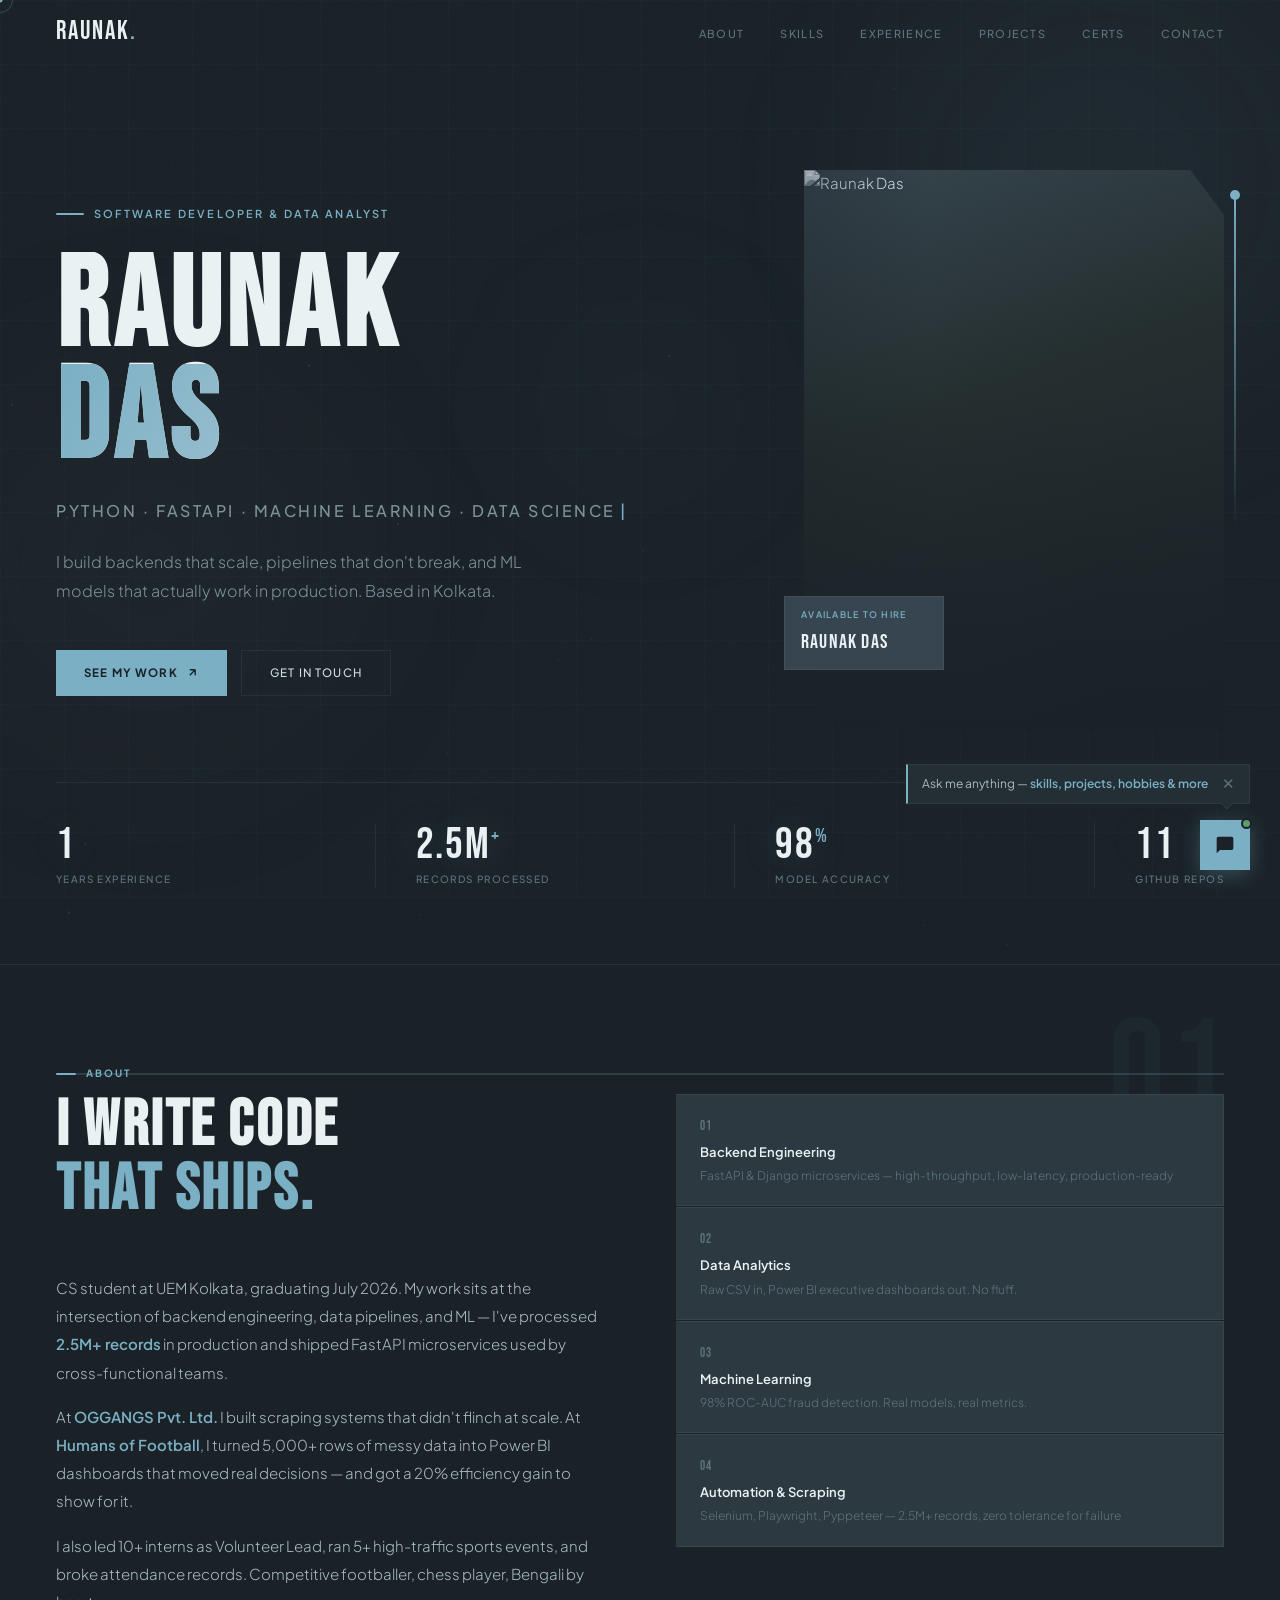
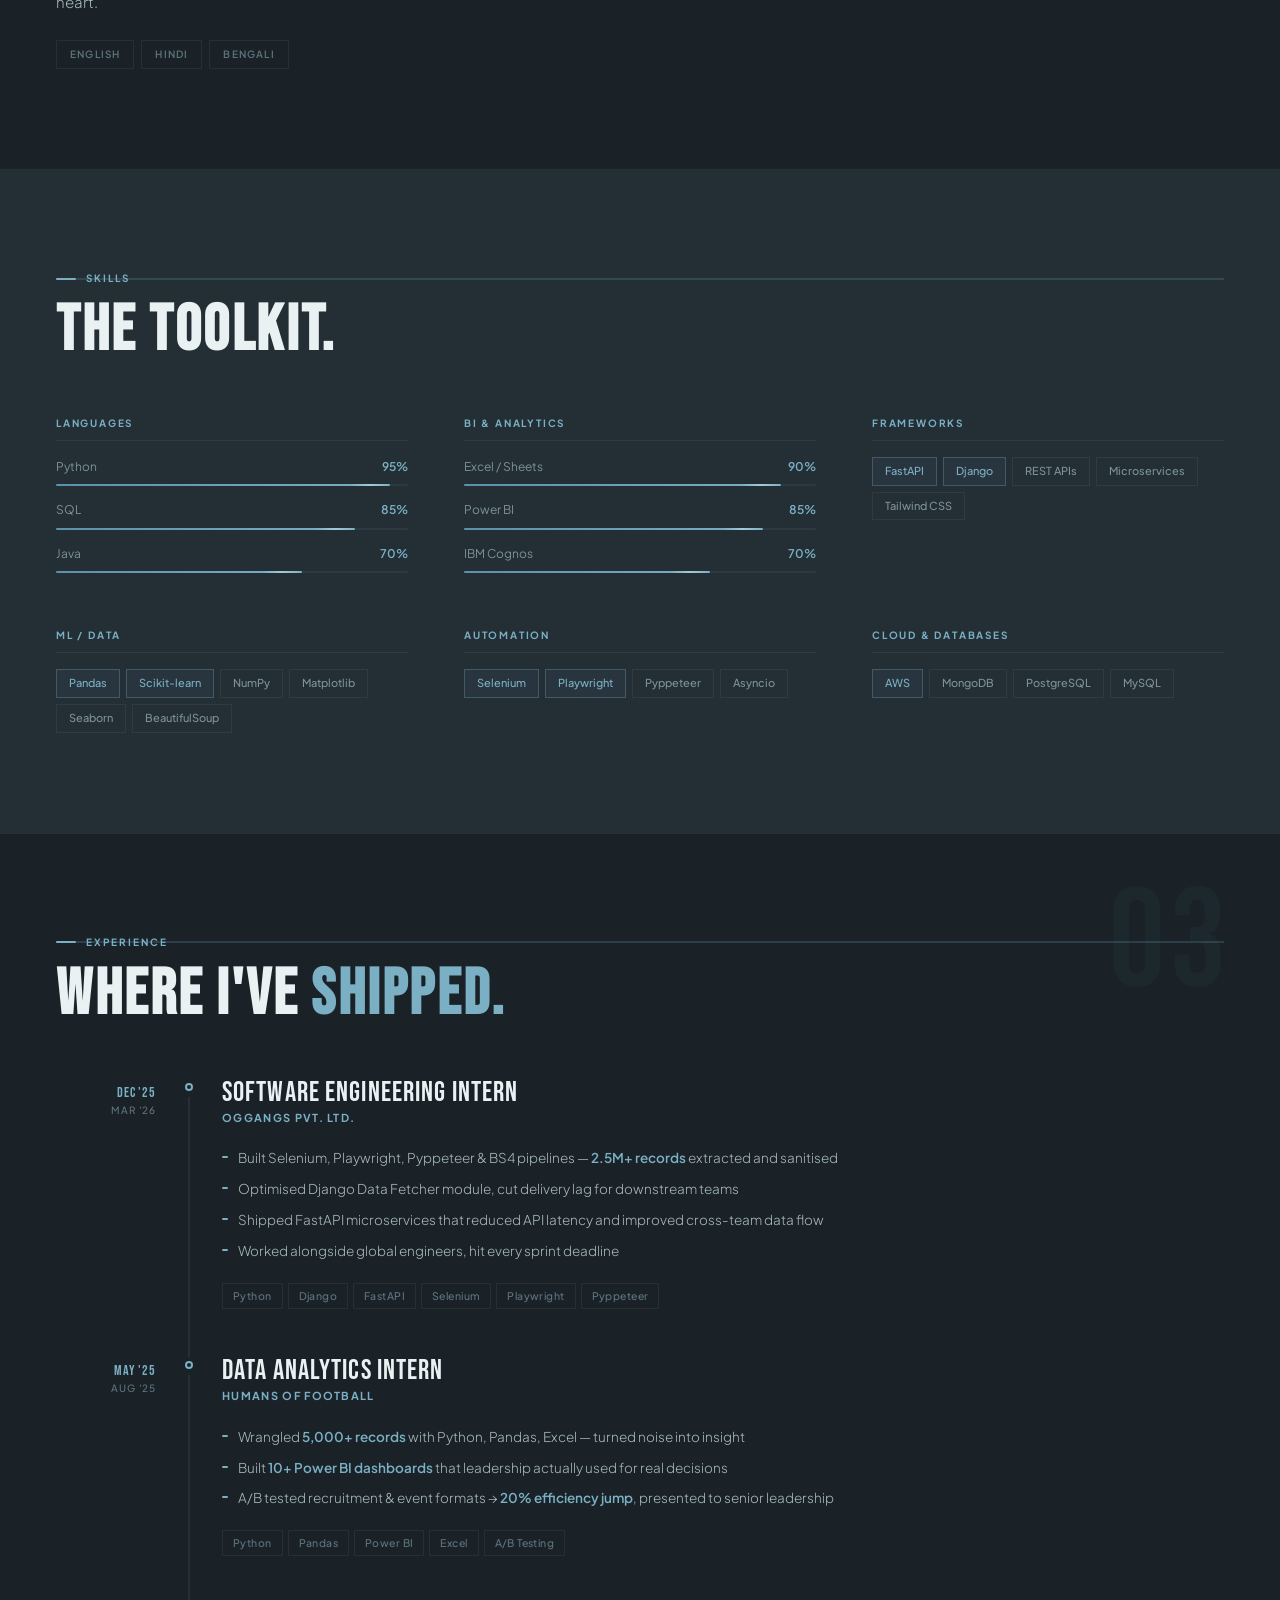
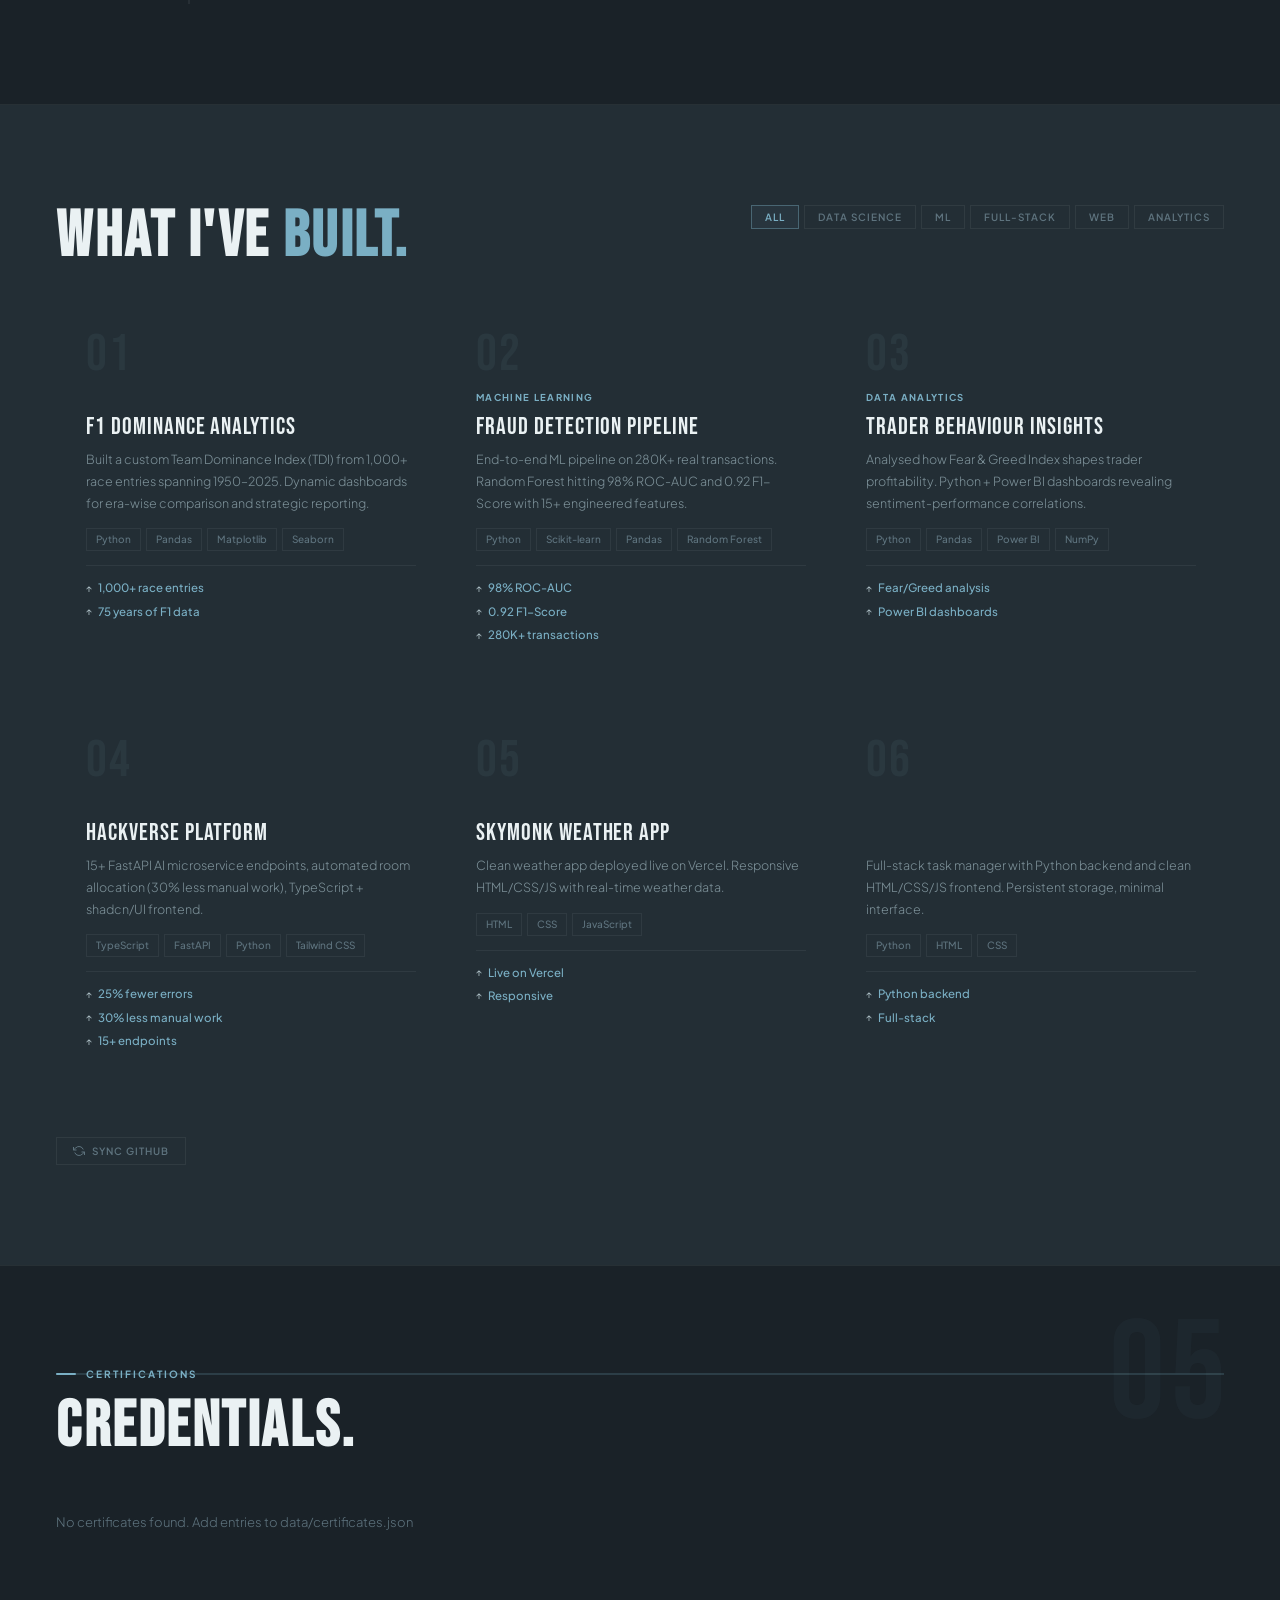
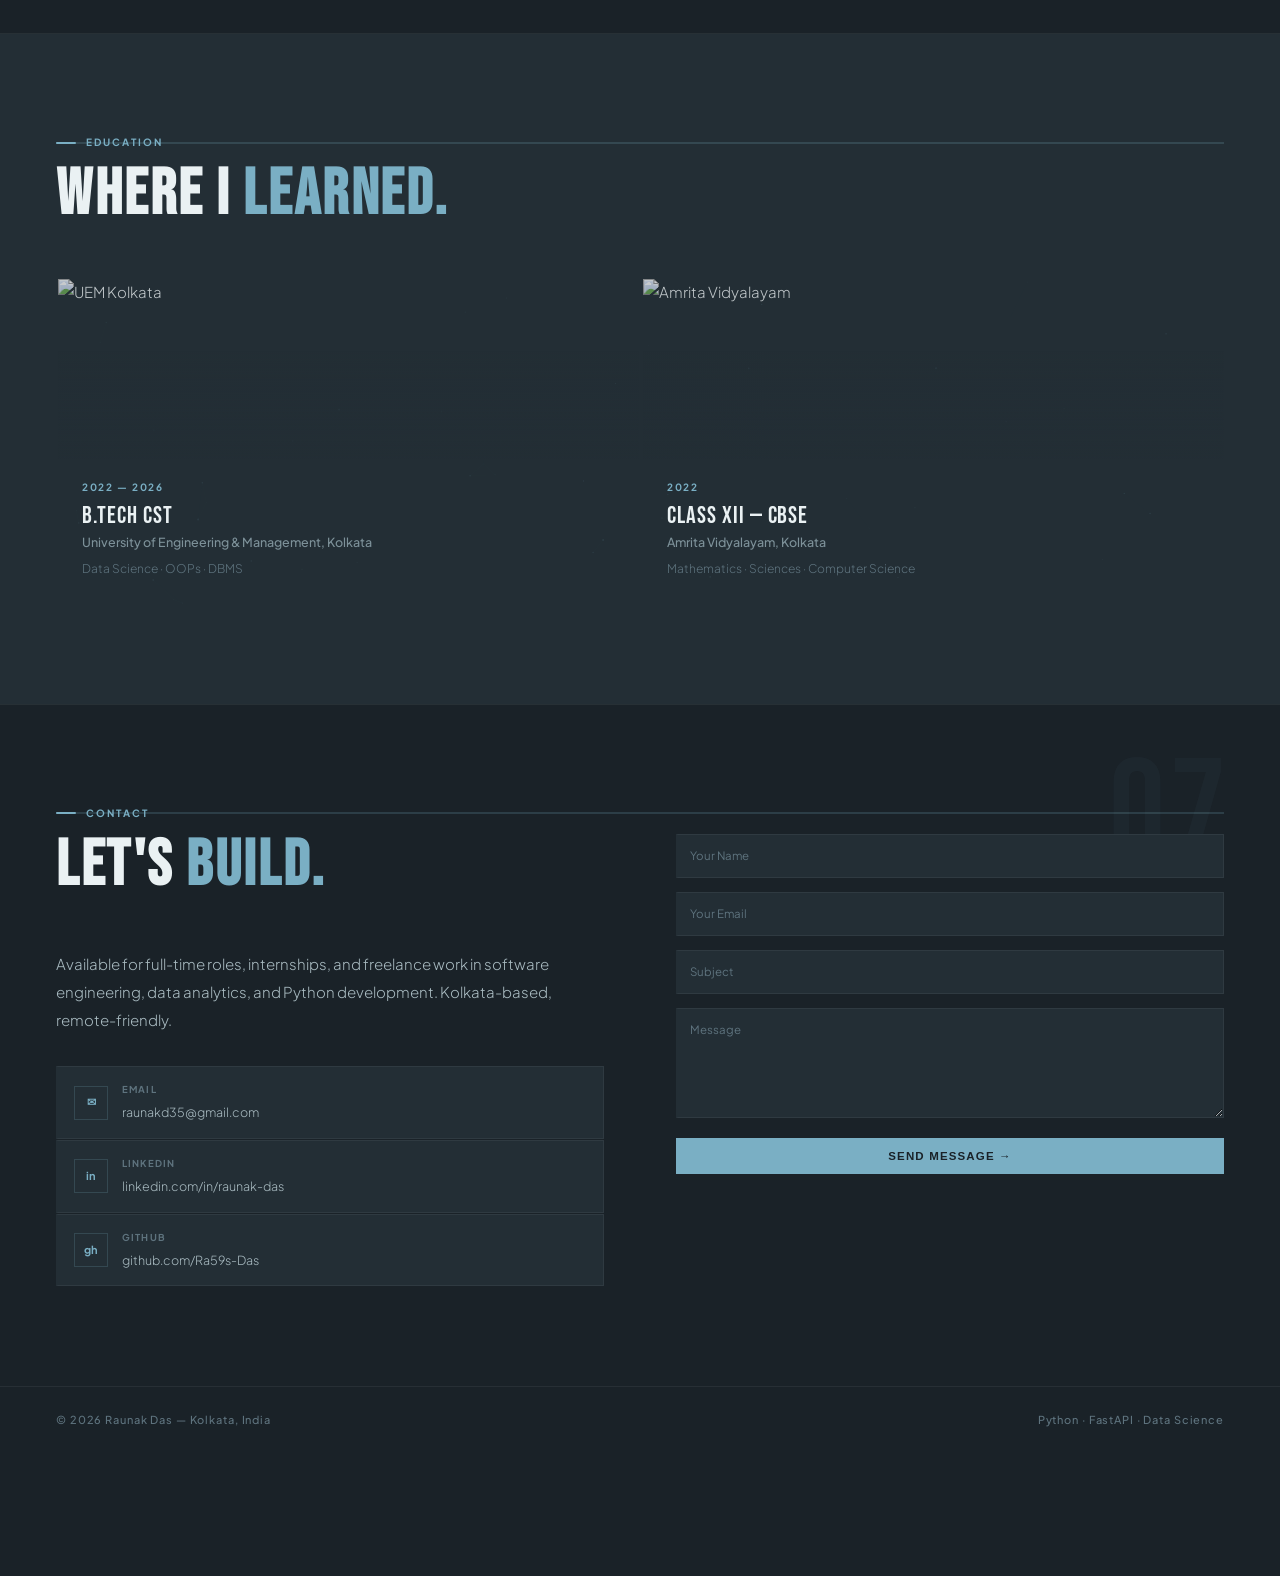
==== commit eddc5f57: "fixes of the portfolio" ====
--- a/templates/index.html
+++ b/templates/index.html
@@ -89,7 +89,7 @@
       2. Delete the photo-placeholder div below
       3. Uncomment the <img> line
     -->
-    <img src="static\images\raunak.jpg" alt="Raunak Das"> 
+    <img src="/static/images/raunak.jpg" alt="Raunak Das"> 
 
     <!-- <div class="photo-placeholder">
       <div class="photo-silhouette">
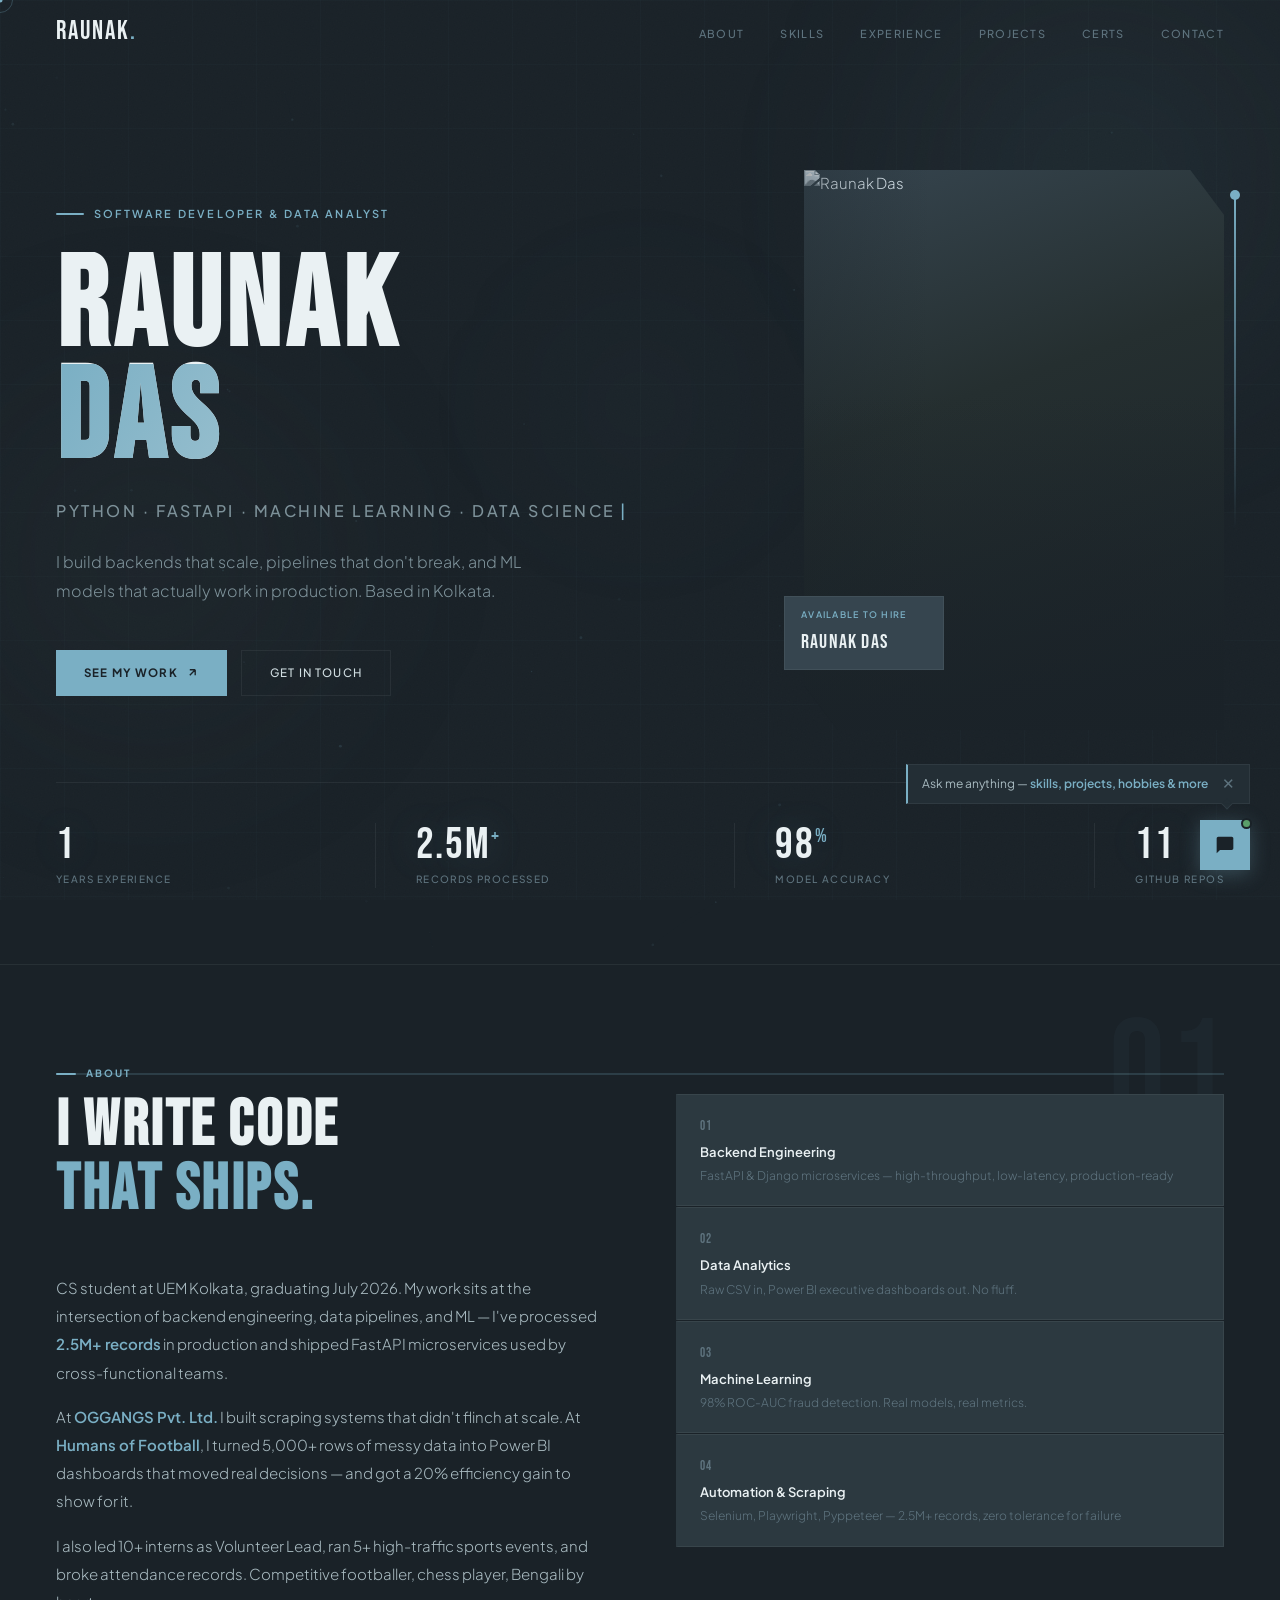
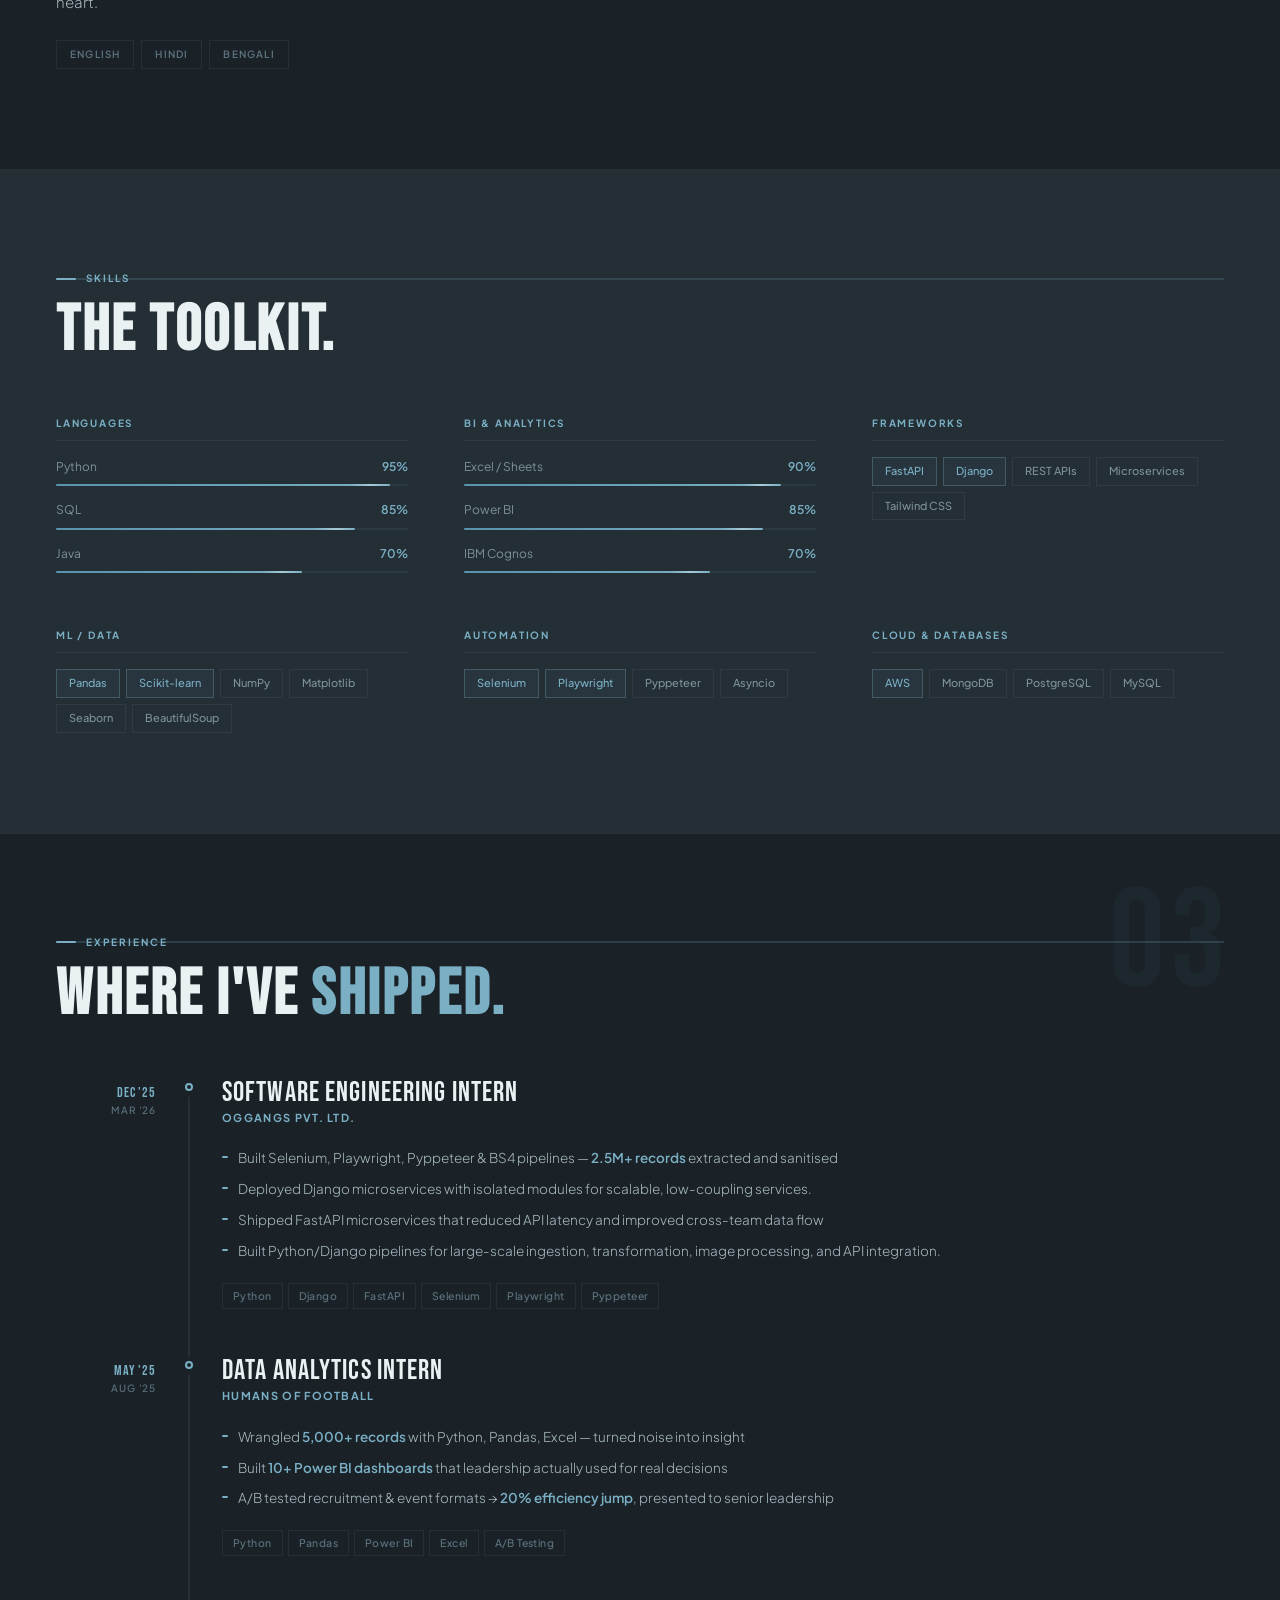
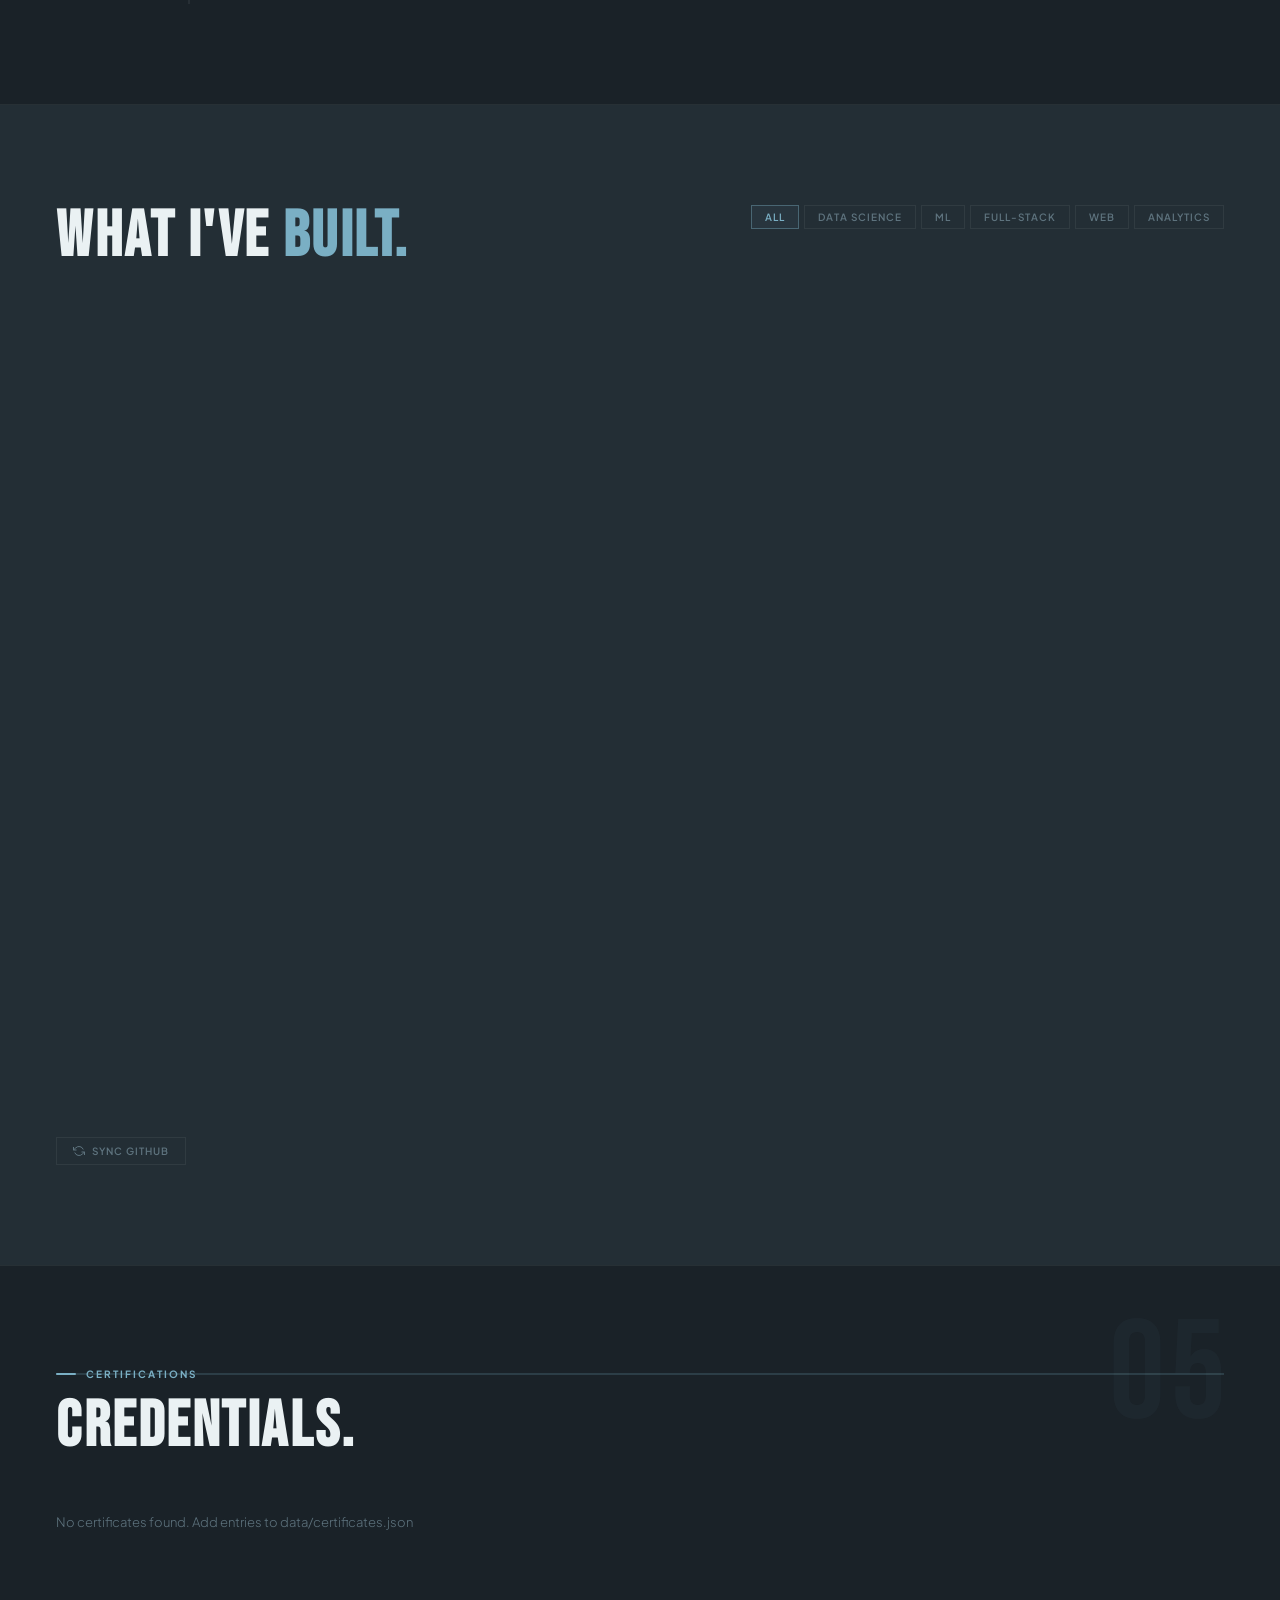
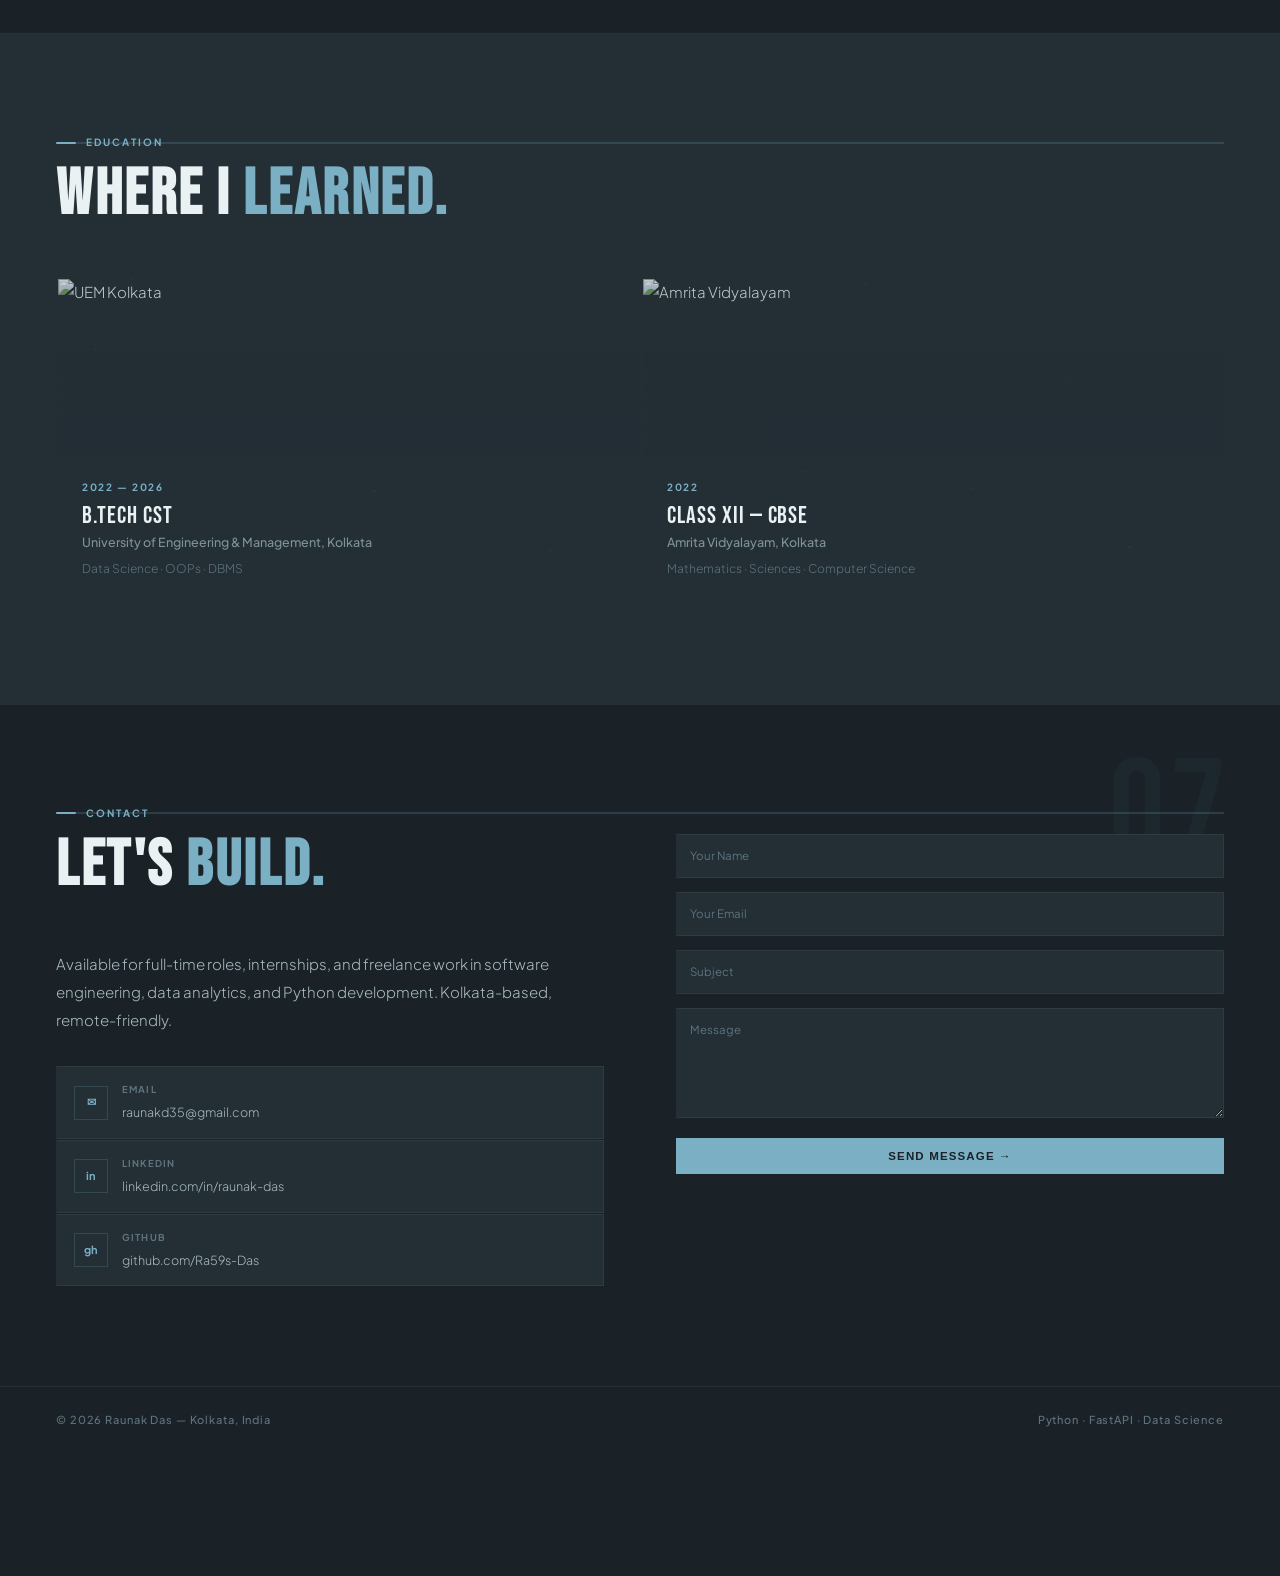
==== commit 54d1ca30: "fixes of the portfolio" ====
--- a/templates/index.html
+++ b/templates/index.html
@@ -290,9 +290,9 @@
         <div class="tl-co">OGGANGS Pvt. Ltd.</div>
         <ul class="tl-ul">
           <li>Built Selenium, Playwright, Pyppeteer & BS4 pipelines — <strong>2.5M+ records</strong> extracted and sanitised</li>
-          <li>Optimised Django Data Fetcher module, cut delivery lag for downstream teams</li>
+          <li>Deployed Django microservices with isolated modules for scalable, low-coupling services.</li>
           <li>Shipped FastAPI microservices that reduced API latency and improved cross-team data flow</li>
-          <li>Worked alongside global engineers, hit every sprint deadline</li>
+          <li>Built Python/Django pipelines for large-scale ingestion, transformation, image processing, and API integration.</li>
         </ul>
         <div class="tl-chips">
           <span>Python</span><span>Django</span><span>FastAPI</span>
@@ -373,7 +373,7 @@
       <div class="edu-c rv edu-card-photo">
         <canvas class="edu-bg-canvas"></canvas>
         <div class="edu-photo-wrap">
-           <img src="static\images\UEM.jpeg" alt="UEM Kolkata" class="edu-photo">
+           <img src="/static/images/UEM.jpeg" alt="UEM Kolkata" class="edu-photo">
         </div>
         <div class="edu-content">
           <div class="edu-yr">2022 — 2026</div>
@@ -510,4 +510,4 @@
 <script src="/static/js/chatbot.js"></script>
 
 </body>
-</html>+</html>
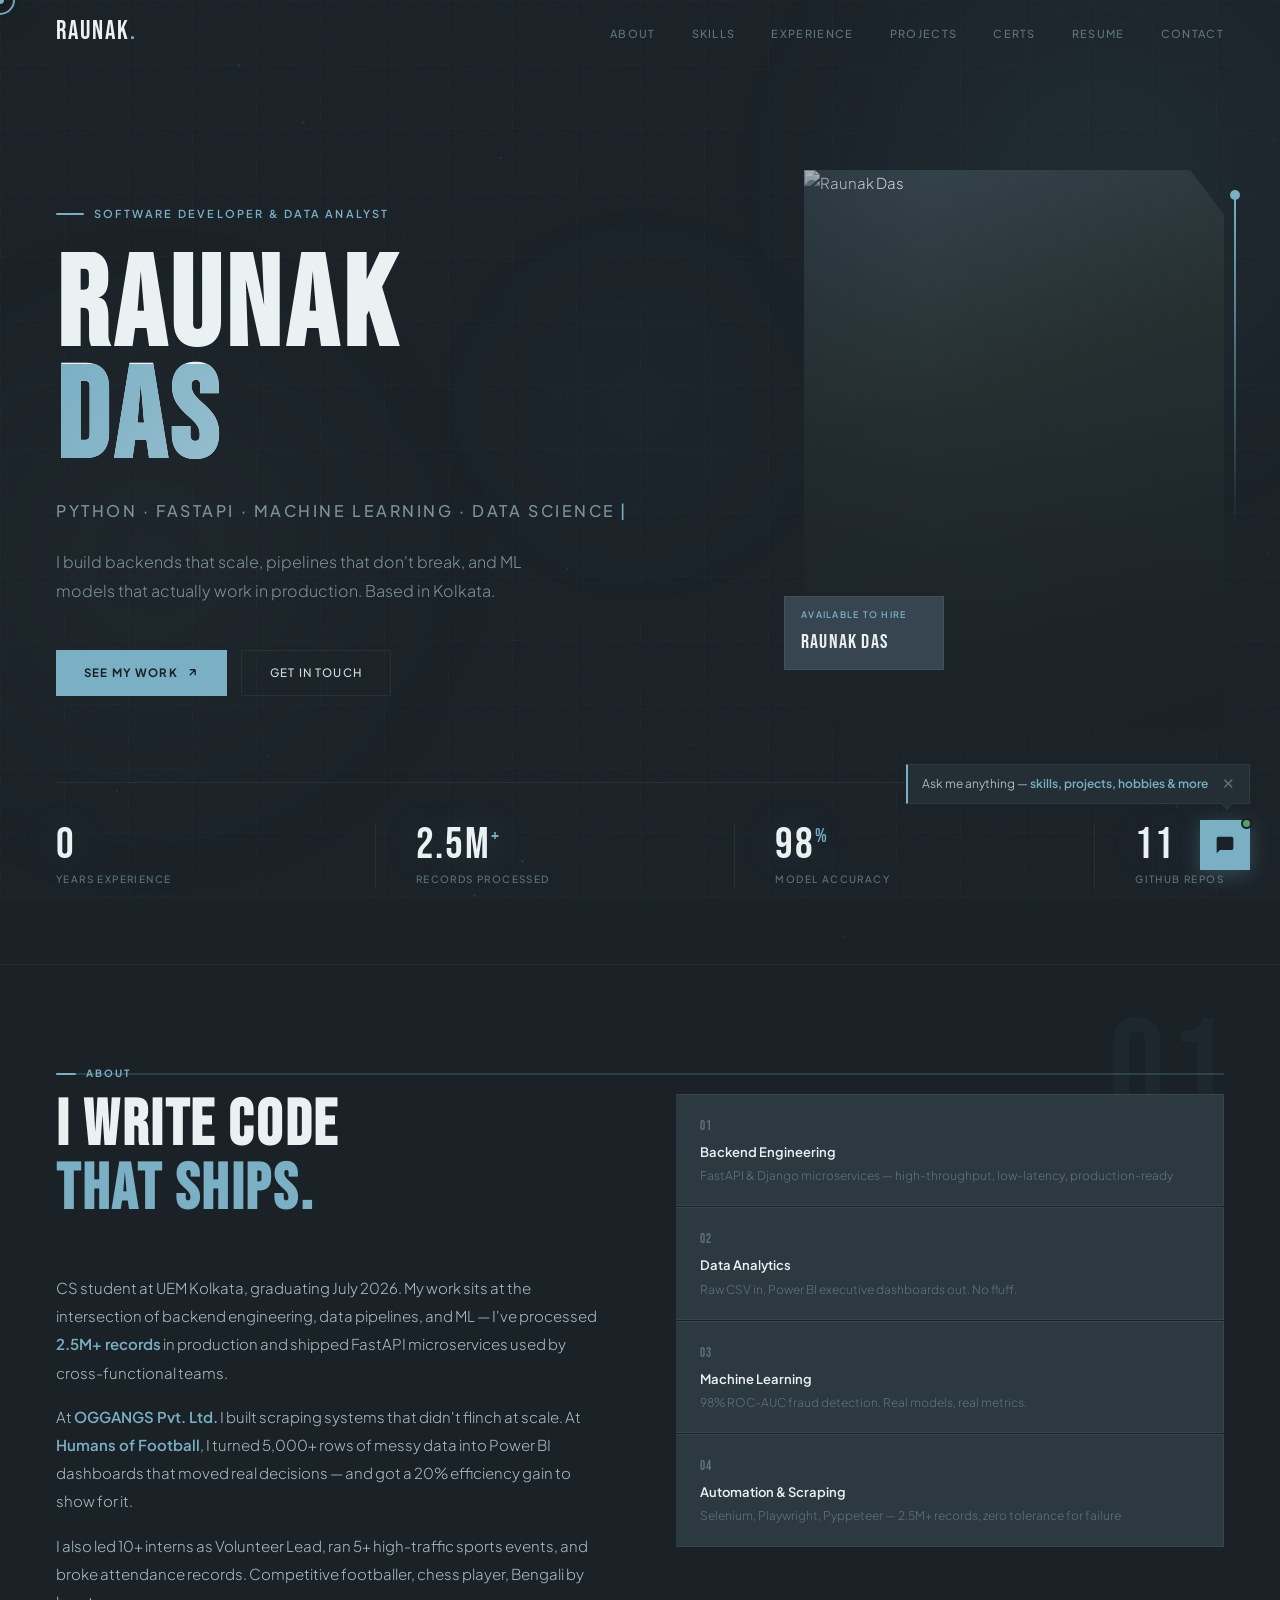
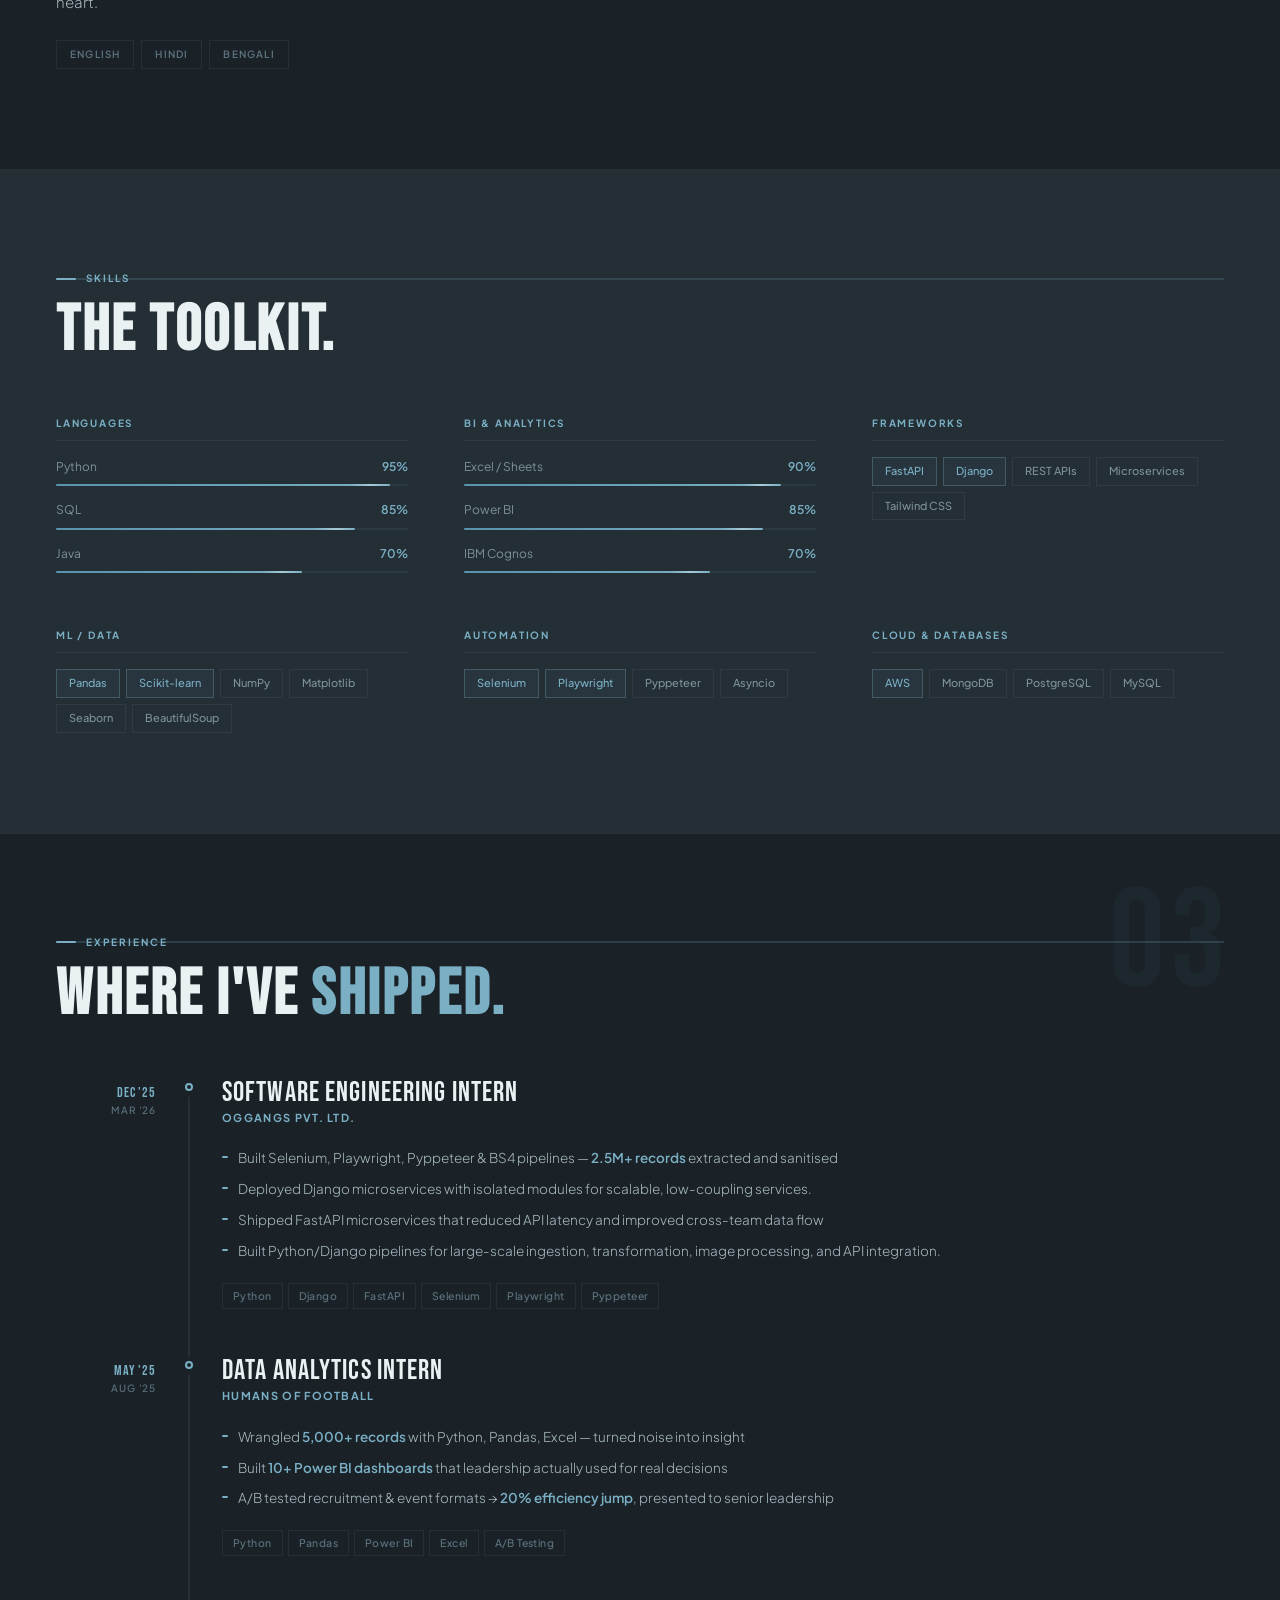
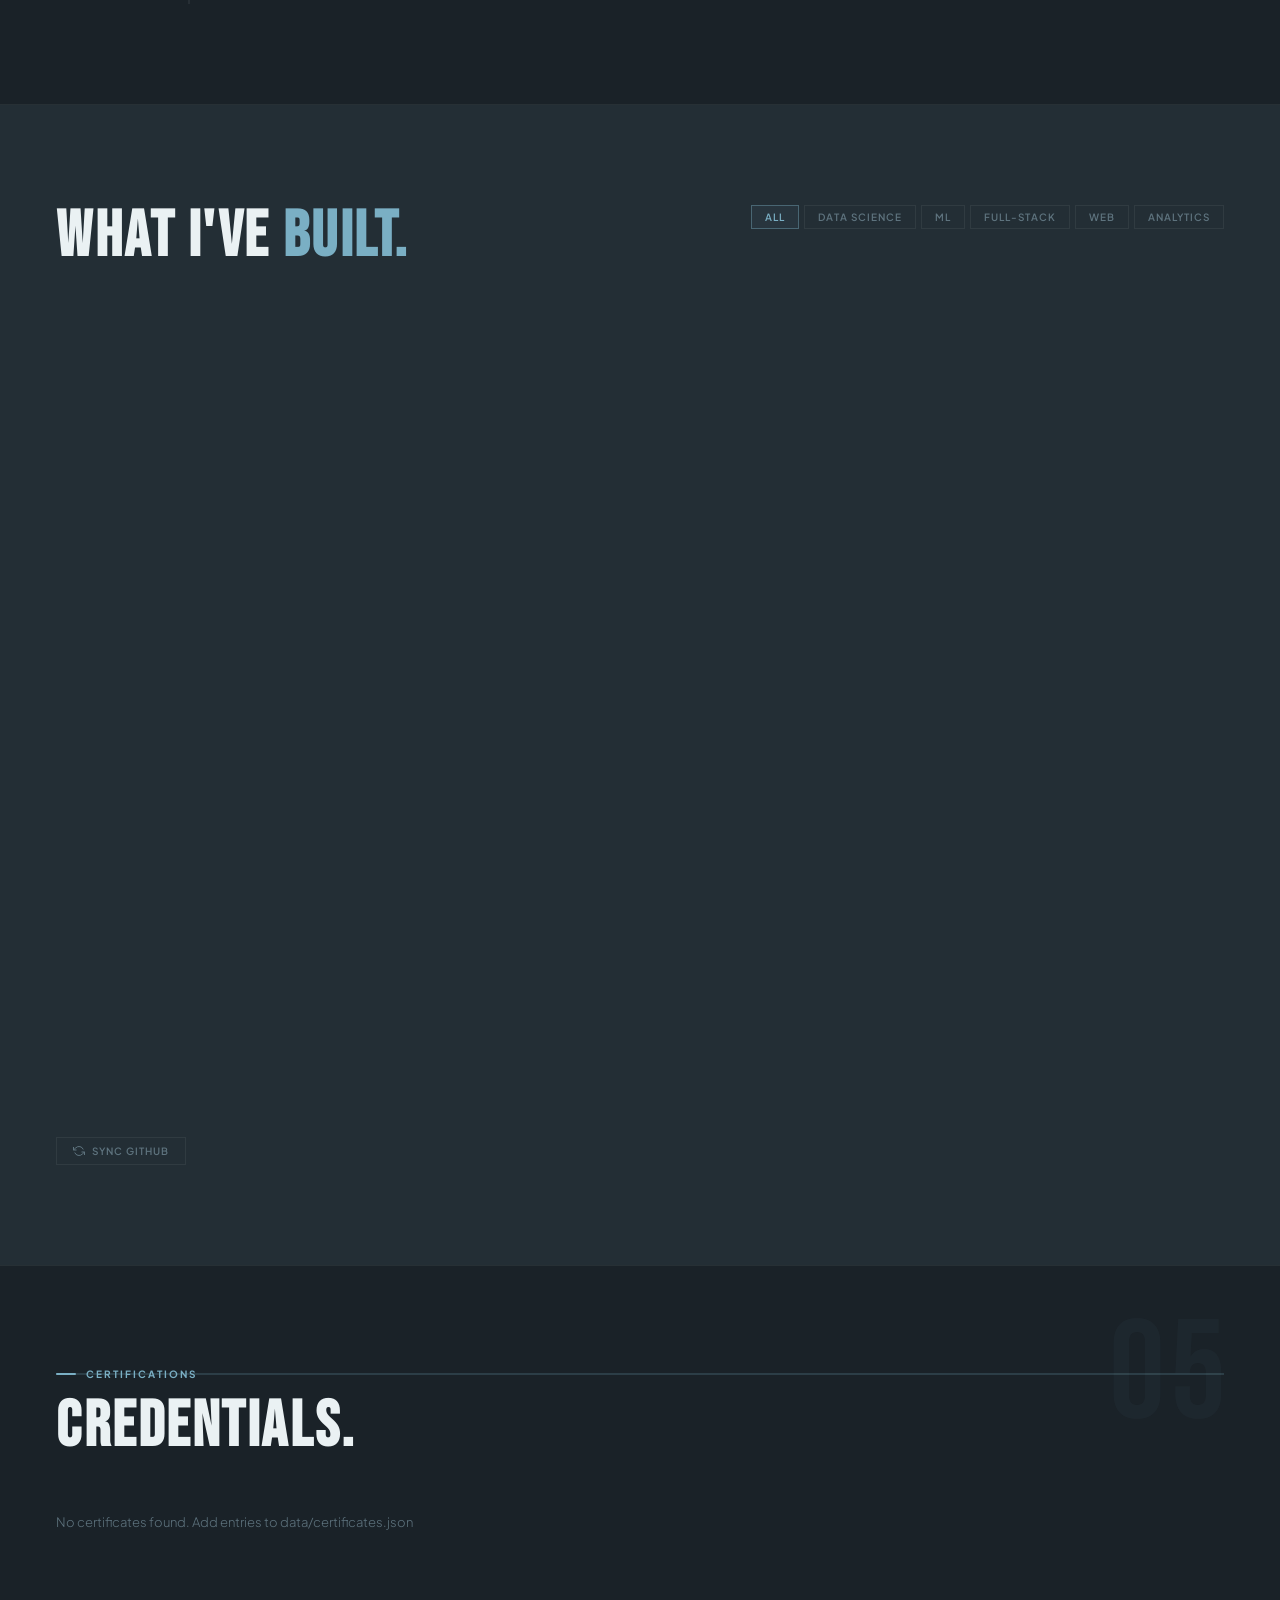
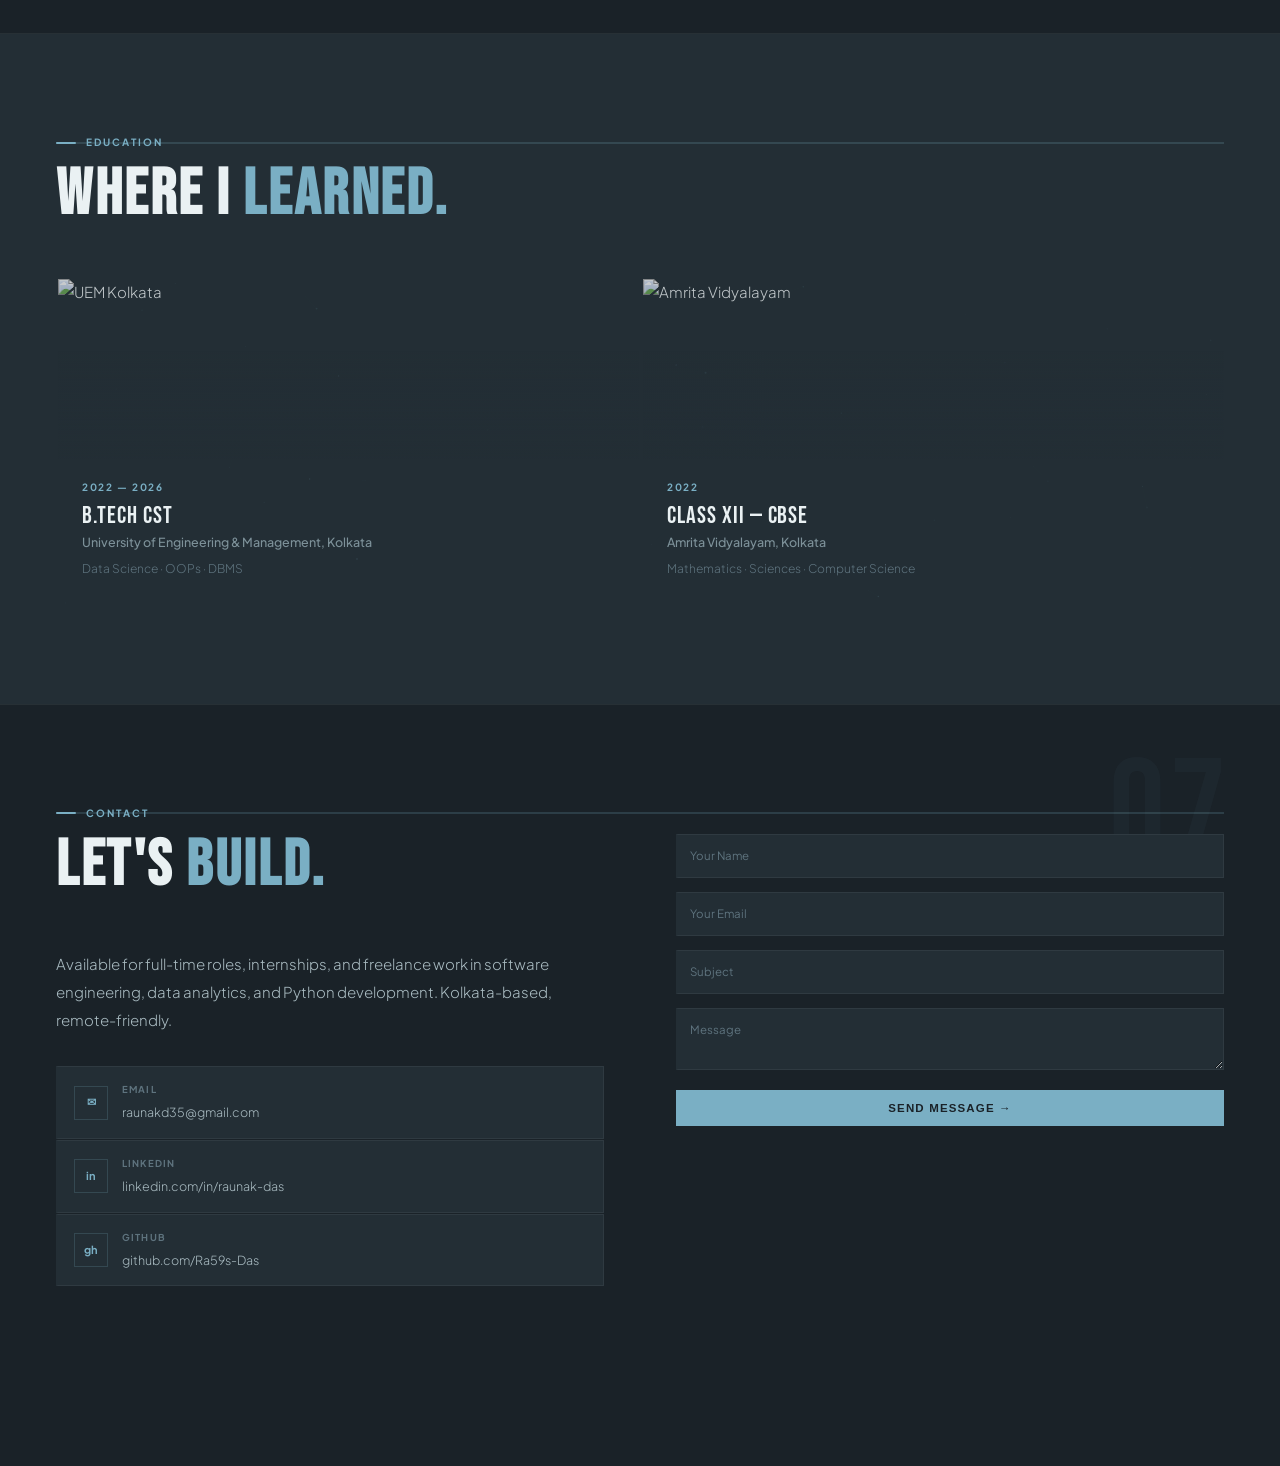
==== commit 73b3c7c7: "Embed local resume PDF and route viewer link; update resume viewer fallback and header links" ====
--- a/templates/index.html
+++ b/templates/index.html
@@ -40,6 +40,7 @@
       <li><a href="#experience">Experience</a></li>
       <li><a href="#projects">Projects</a></li>
       <li><a href="#certifications">Certs</a></li>
+      <li><a href="/resume-view" target="_blank" rel="noopener">Resume</a></li>
       <li><a href="#contact">Contact</a></li>
     </ul>
     <button class="ham" id="ham"><span></span><span></span></button>
@@ -53,6 +54,7 @@
   <a href="#experience"     onclick="mClose()">Experience</a>
   <a href="#projects"       onclick="mClose()">Projects</a>
   <a href="#certifications" onclick="mClose()">Certifications</a>
+  <a href="/resume-view" target="_blank" rel="noopener" onclick="mClose()">Resume</a>
   <a href="#contact"        onclick="mClose()">Contact</a>
 </div>
 
--- a/static/css/main.css
+++ b/static/css/main.css
@@ -63,17 +63,27 @@
 
 /* ── CURSOR ── */
 #cur {
-  position: fixed; width: 5px; height: 5px;
+  position: fixed;
+  width: 8px; height: 8px;
   background: var(--ac); border-radius: 50%;
-  pointer-events: none; z-index: 9999;
+  pointer-events: none;
+  z-index: 2147483647 !important;
   transform: translate(-50%, -50%);
+  mix-blend-mode: normal !important;
+  filter: drop-shadow(0 2px 6px rgba(0,0,0,.6));
+  will-change: transform;
 }
 #cur-r {
-  position: fixed; width: 26px; height: 26px;
-  border: 1px solid rgba(122,175,196,.28); border-radius: 50%;
-  pointer-events: none; z-index: 9998;
+  position: fixed; width: 30px; height: 30px;
+  border: 2px solid rgba(122,175,196,.95); border-radius: 50%;
+  background: transparent;
+  pointer-events: none;
+  z-index: 2147483646 !important;
   transform: translate(-50%, -50%);
-  transition: left .25s ease, top .25s ease, width .2s, height .2s;
+  transition: left .12s ease, top .12s ease, width .12s, height .12s;
+  mix-blend-mode: normal !important;
+  filter: drop-shadow(0 4px 10px rgba(0,0,0,.6));
+  will-change: transform;
 }
 body:has(a:hover) #cur-r,
 body:has(button:hover) #cur-r { width: 42px; height: 42px; border-color: rgba(122,175,196,.5); }
@@ -472,14 +482,34 @@
 .field textarea:focus ~ label, .field textarea:not(:placeholder-shown) ~ label {
   top: 4px; font-size: 9px; font-weight: 700; letter-spacing: .14em; text-transform: uppercase; color: var(--ac);
 }
-.field textarea { min-height: 110px; padding-top: 22px; resize: vertical; }
+field textarea { min-height: 110px; padding-top: 22px; resize: vertical; }
 
 /* ── MODAL ── */
-.modal-bg { position: fixed; inset: 0; background: rgba(10,15,18,.88); z-index: 2000; display: flex; align-items: center; justify-content: center; opacity: 0; pointer-events: none; transition: opacity .3s; backdrop-filter: blur(8px); padding: 20px; }
-.modal-bg.on { opacity: 1; pointer-events: all; }
-.modal-box { background: var(--bg2); border: 1px solid var(--line); border-left: 2px solid var(--ac); max-width: 560px; width: 100%; max-height: 88vh; overflow-y: auto; padding: 40px; position: relative; transform: translateY(10px); transition: transform .3s; scrollbar-width: thin; scrollbar-color: var(--bg3) transparent; }
-.modal-bg.on .modal-box { transform: none; }
-.modal-x { position: absolute; top: 14px; right: 16px; background: none; border: none; color: var(--ink4); font-size: 18px; cursor: none; transition: color .2s; }
+body.modal-open { overflow: hidden !important; }
+.modal-bg { 
+  position: fixed !important; 
+  top: 0 !important; 
+  left: 0 !important;
+  right: 0 !important;
+  bottom: 0 !important;
+  width: 100vw !important; 
+  height: 100vh !important;
+  background: rgba(10,15,18,.88); 
+  z-index: 9999 !important; 
+  display: flex !important; 
+  align-items: center !important; 
+  justify-content: center !important; 
+  opacity: 0; 
+  pointer-events: none; 
+  transition: opacity .3s; 
+  backdrop-filter: blur(8px); 
+  padding: 20px;
+}
+.modal-bg.on { opacity: 1 !important; pointer-events: all !important; }
+.modal-box { background: var(--bg2); border: 1px solid var(--line); border-left: 2px solid var(--ac); max-width: 750px; width: 100%; max-height: 90vh; overflow-y: auto; padding: 40px; position: relative; border-radius: 6px; transform: scale(0.95); transition: transform .3s ease-out; scrollbar-width: thin; scrollbar-color: var(--bg3) transparent; }
+@media (max-width: 768px) { .modal-box { max-width: 90vw; padding: 32px 24px; } }
+.modal-bg.on .modal-box { transform: scale(1); }
+.modal-x { position: absolute; top: 14px; right: 16px; background: none; border: none; color: var(--ink4); font-size: 18px; cursor: none; transition: color .2s; padding: 8px; }
 .modal-x:hover { color: var(--ac); }
 
 /* ── FOOTER ── */
